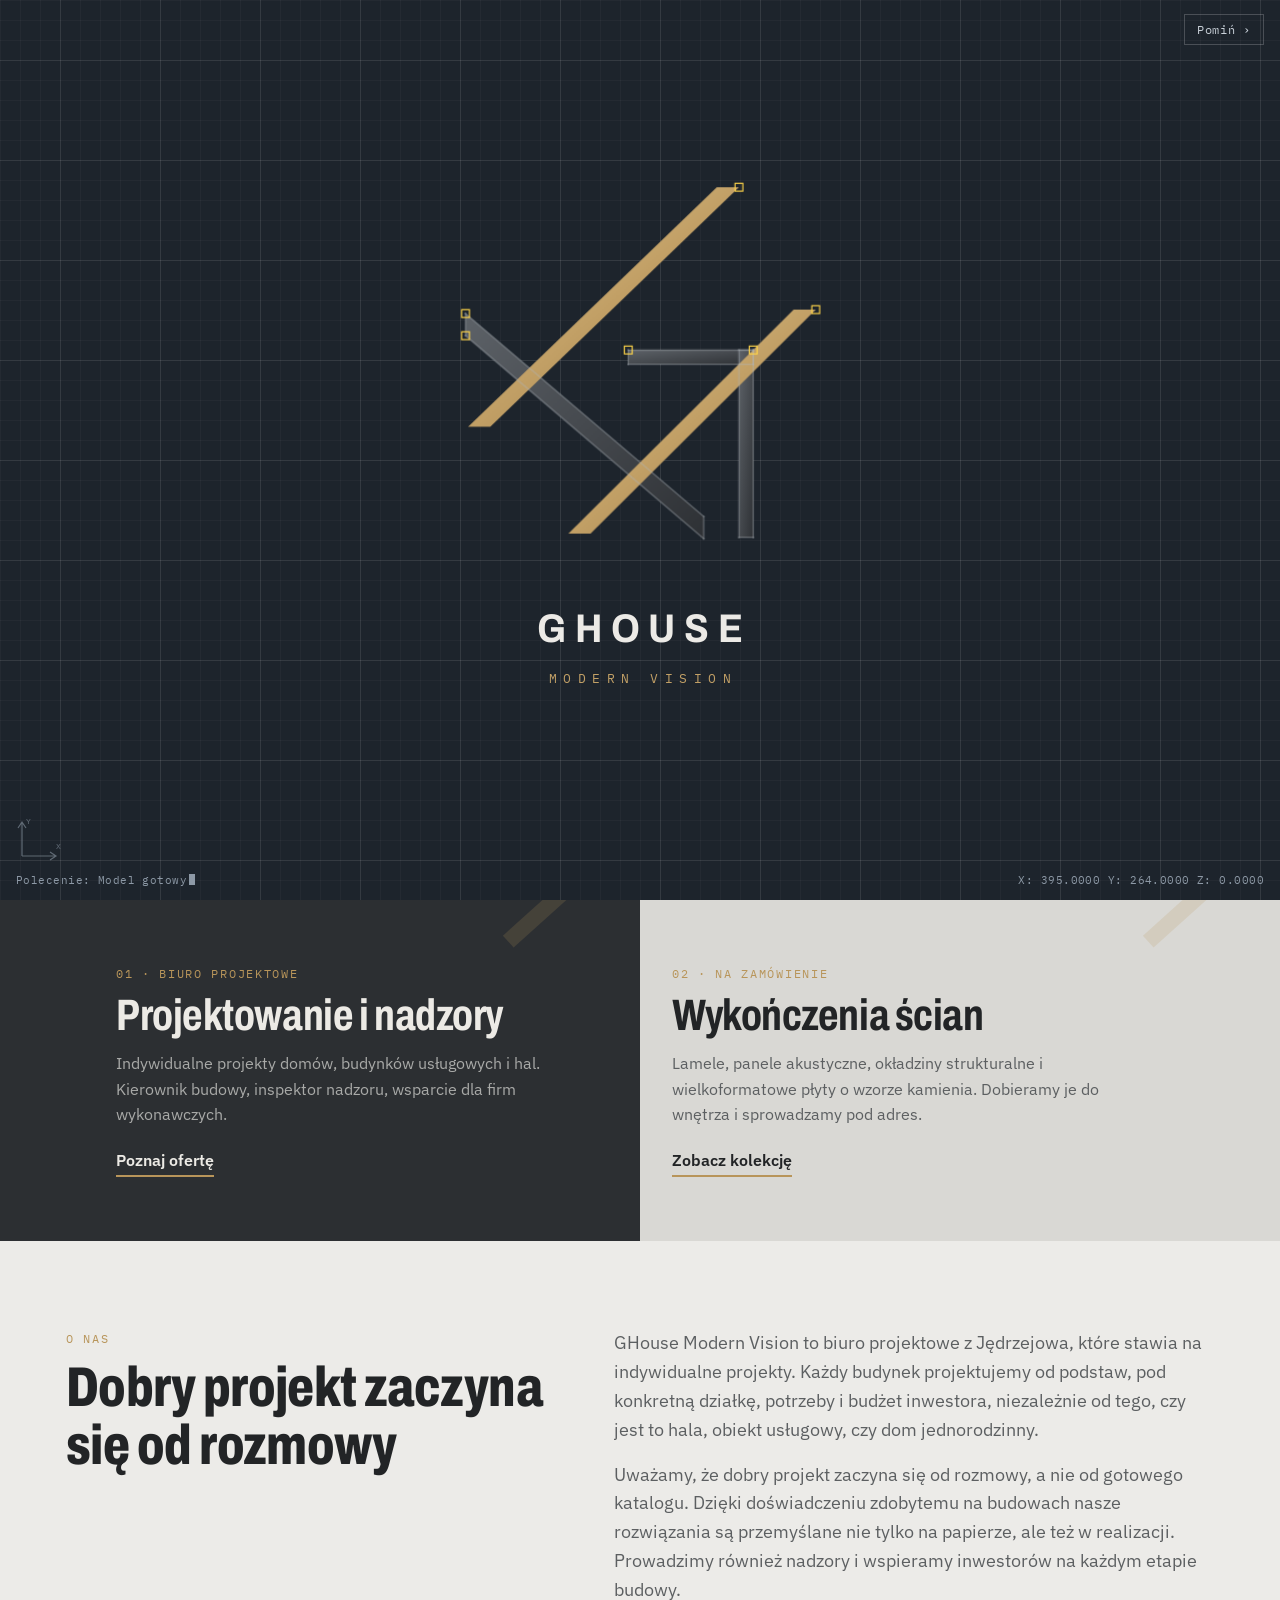
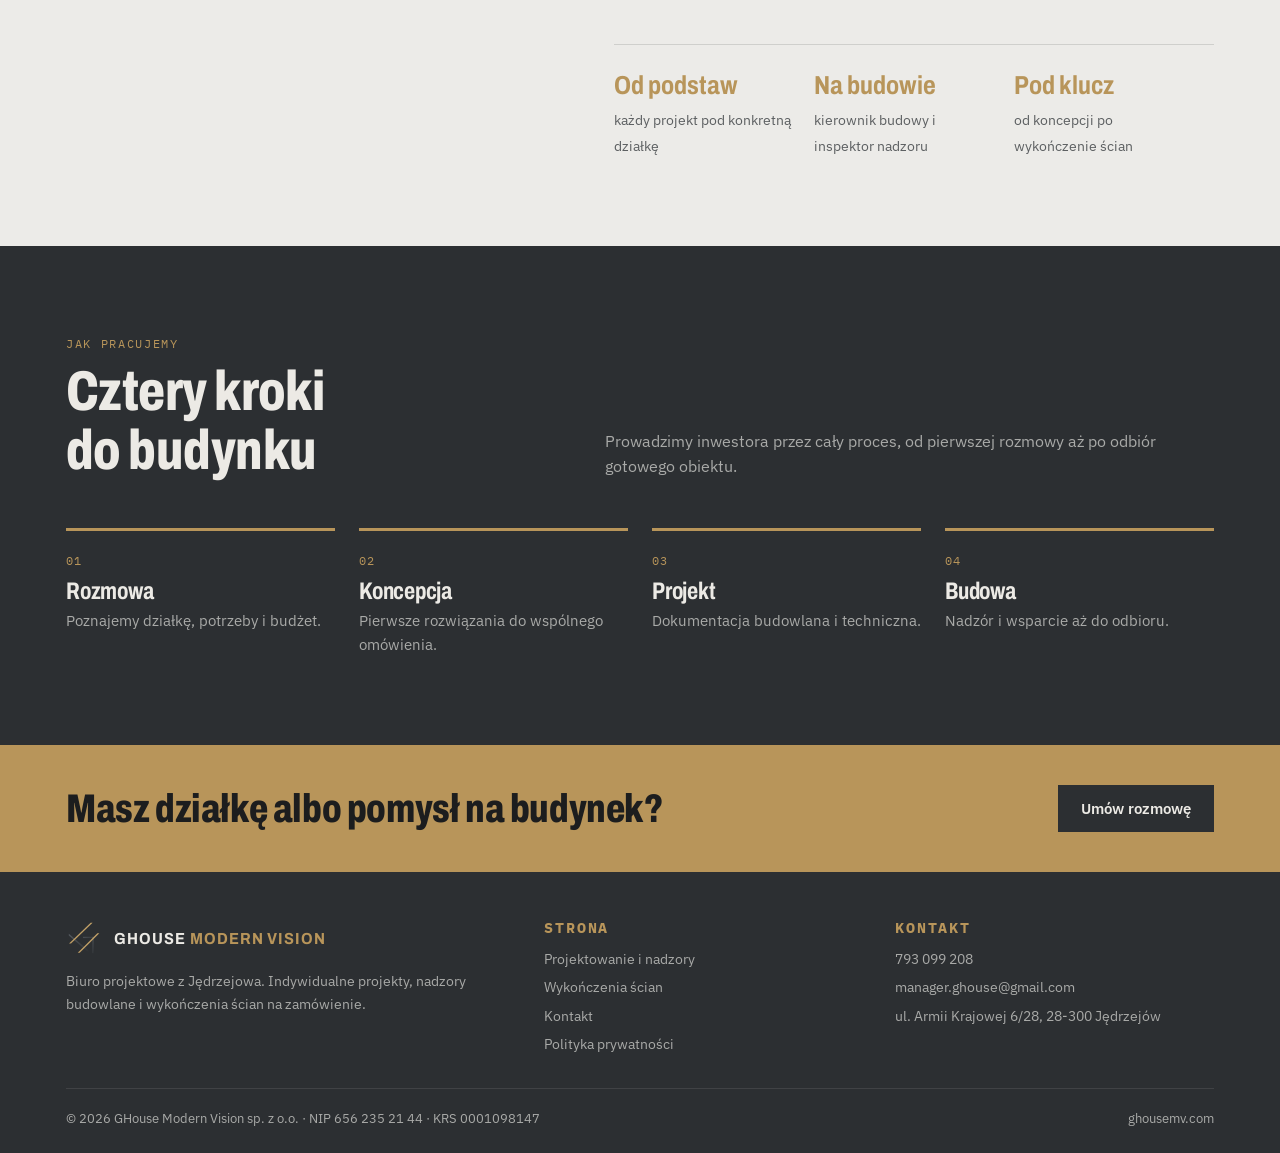
==== index.html @ f9b4639b "Add files via upload" ====
<!DOCTYPE html>
<html lang="pl">
<head>
<meta charset="UTF-8">
<meta name="viewport" content="width=device-width, initial-scale=1, viewport-fit=cover">
<title>Biuro projektowe Jędrzejów – indywidualne projekty domów, hal i budynków usługowych | GHouse Modern Vision</title>
<meta name="description" content="Indywidualne projekty domów jednorodzinnych, budynków usługowych i hal. Kierownik budowy i inspektor nadzoru. Jędrzejów, Kielce, świętokrzyskie.">

<link rel="canonical" href="https://ghousemv.com/">
<meta property="og:type" content="website">
<meta property="og:locale" content="pl_PL">
<meta property="og:site_name" content="GHouse Modern Vision">
<meta property="og:title" content="Biuro projektowe Jędrzejów – indywidualne projekty domów, hal i budynków usługowych | GHouse Modern Vision">
<meta property="og:description" content="Indywidualne projekty domów jednorodzinnych, budynków usługowych i hal. Kierownik budowy i inspektor nadzoru. Jędrzejów, Kielce, świętokrzyskie.">
<meta property="og:url" content="https://ghousemv.com/">
<meta property="og:image" content="https://ghousemv.com/img/og.jpg">
<meta name="theme-color" content="#2c2f32">
<link rel="icon" type="image/svg+xml" href="/logo.svg">
<link rel="preconnect" href="https://fonts.googleapis.com"><link rel="preconnect" href="https://fonts.gstatic.com" crossorigin>
<link rel="stylesheet" href="https://fonts.googleapis.com/css2?family=Archivo:wdth,wght@62..125,400..800&family=IBM+Plex+Sans:wght@400;500;600&family=IBM+Plex+Mono:wght@400;500&display=swap">
<link rel="stylesheet" href="/css/site.css">
<script type="application/ld+json">{"@context": "https://schema.org", "@type": "ProfessionalService", "name": "GHouse Modern Vision sp. z o.o.", "url": "https://ghousemv.com/", "logo": "https://ghousemv.com/logo.svg", "image": "https://ghousemv.com/img/og.jpg", "description": "Biuro projektowe z Jędrzejowa: indywidualne projekty domów jednorodzinnych, budynków usługowych i hal, nadzory budowlane oraz wykończenia ścian na zamówienie.", "telephone": "+48793099208", "email": "manager.ghouse@gmail.com", "address": {"@type": "PostalAddress", "streetAddress": "ul. Armii Krajowej 6/28", "postalCode": "28-300", "addressLocality": "Jędrzejów", "addressRegion": "świętokrzyskie", "addressCountry": "PL"}, "areaServed": ["Jędrzejów", "Kielce", "województwo świętokrzyskie", "Polska"], "taxID": "6562352144", "vatID": "PL6562352144", "knowsAbout": ["projekt domu jednorodzinnego", "projekt hali", "projekt budynku usługowego", "kierownik budowy", "inspektor nadzoru inwestorskiego", "adaptacja projektu gotowego", "panele ścienne"]}</script>
</head>
<body data-intro>
<a class="skip" href="#tresc">Przejdź do treści</a>
<header class="top">
  <div class="wrap">
    <a class="marka" href="/" aria-label="GHouse Modern Vision – strona główna">
      <img src="/logo.svg" alt="" width="36" height="36">
      <b>GHOUSE <span>MODERN VISION</span></b>
    </a>
    <button class="burger" type="button" aria-label="Menu" aria-expanded="false" aria-controls="menu"><span></span></button>
    <nav class="menu" id="menu" aria-label="Menu główne"><a href="/" aria-current="page">Start</a><a href="/projektowanie">Projektowanie i nadzory</a><a href="/wykonczenia-scian">Wykończenia ścian</a><a class="btn-mini" href="/kontakt">Kontakt</a></nav>
  </div>
</header>
<main id="tresc">

<section class="hero na-grafit">
  <div class="beton-tex" aria-hidden="true"></div>
  <div class="wrap">
    <div>
      <div class="etykieta">Biuro projektowe · Jędrzejów · świętokrzyskie</div>
      <h1>Indywidualne projekty.<br><em>Przemyślane od rysunku po budowę.</em></h1>
      <p class="lead">Projektujemy domy jednorodzinne, budynki usługowe i hale pod konkretną działkę, potrzeby i budżet. Prowadzimy też nadzory i sprowadzamy wykończenia ścian do projektowanych wnętrz.</p>
      <div class="cta">
        <a class="btn" href="/kontakt?temat=Projekt+indywidualny">Porozmawiajmy o projekcie</a>
        <a class="btn duch" href="/projektowanie#realizacje">Zobacz realizacje</a>
      </div>
    </div>
    <svg class="znak-duzy" viewBox="118 64 318 318" aria-hidden="true"><defs>
<linearGradient id="mos" x1="0" y1="0" x2="1" y2="1"><stop offset="0" stop-color="#e6cf9c"/><stop offset=".5" stop-color="#c2a066"/><stop offset="1" stop-color="#94743f"/></linearGradient>
<linearGradient id="gra" x1="0" y1="0" x2="1" y2="1"><stop offset="0" stop-color="#555a5f"/><stop offset="1" stop-color="#2a2d30"/></linearGradient></defs>
<polygon fill="url(#gra)" points="143,185 143,202 326,358 326,341"/><rect fill="url(#gra)" x="268" y="213" width="96" height="11"/><rect fill="url(#gra)" x="353" y="213" width="11" height="144"/>
<polygon fill="url(#mos)" points="145,272 162,272 353,88 336,88"/><polygon fill="url(#mos)" points="222,354 239,354 412,182 395,182"/></svg>
  </div>
  <div class="wymiar" aria-hidden="true">BETON ARCHITEKTONICZNY · 1200 × 600</div>
  <a class="przewin" href="#dzialy" aria-label="Przewiń w dół"></a>
</section>

<div class="dzialy" id="dzialy">
  <a class="dzial lewy" href="/projektowanie">
    <div class="wew">
      <div class="etykieta">01 · Biuro projektowe</div>
      <h2>Projektowanie i nadzory</h2>
      <p>Indywidualne projekty domów, budynków usługowych i hal. Kierownik budowy, inspektor nadzoru, wsparcie dla firm wykonawczych.</p>
      <span class="strzalka">Poznaj ofertę</span>
    </div>
  </a>
  <a class="dzial prawy" href="/wykonczenia-scian">
    <div class="wew">
      <div class="etykieta">02 · Na zamówienie</div>
      <h2>Wykończenia ścian</h2>
      <p>Lamele, panele akustyczne, okładziny strukturalne i wielkoformatowe płyty o wzorze kamienia. Dobieramy je do wnętrza i sprowadzamy pod adres.</p>
      <span class="strzalka">Zobacz kolekcję</span>
    </div>
  </a>
</div>

<section class="blok" id="o-nas">
  <div class="wrap onas">
    <div class="reveal">
      <div class="etykieta">O nas</div>
      <h2>Dobry projekt zaczyna się od rozmowy</h2>
    </div>
    <div class="tekst reveal">
      <p>GHouse Modern Vision to biuro projektowe z Jędrzejowa, które stawia na indywidualne projekty. Każdy budynek projektujemy od podstaw, pod konkretną działkę, potrzeby i budżet inwestora, niezależnie od tego, czy jest to hala, obiekt usługowy, czy dom jednorodzinny.</p>
      <p>Uważamy, że dobry projekt zaczyna się od rozmowy, a nie od gotowego katalogu. Dzięki doświadczeniu zdobytemu na budowach nasze rozwiązania są przemyślane nie tylko na papierze, ale też w realizacji. Prowadzimy również nadzory i wspieramy inwestorów na każdym etapie budowy.</p>
      <div class="liczby">
        <div><b>Od podstaw</b><span>każdy projekt pod konkretną działkę</span></div>
        <div><b>Na budowie</b><span>kierownik budowy i inspektor nadzoru</span></div>
        <div><b>Pod klucz</b><span>od koncepcji po wykończenie ścian</span></div>
      </div>
    </div>
  </div>
</section>

<section class="blok ciemny">
  <div class="wrap">
    <div class="naglowek-sekcji reveal">
      <div><div class="etykieta">Jak pracujemy</div><h2>Cztery kroki do budynku</h2></div>
      <p>Prowadzimy inwestora przez cały proces, od pierwszej rozmowy aż po odbiór gotowego obiektu.</p>
    </div>
    <div class="kroki reveal">
      <div class="krok"><h3>Rozmowa</h3><p>Poznajemy działkę, potrzeby i budżet.</p></div>
      <div class="krok"><h3>Koncepcja</h3><p>Pierwsze rozwiązania do wspólnego omówienia.</p></div>
      <div class="krok"><h3>Projekt</h3><p>Dokumentacja budowlana i techniczna.</p></div>
      <div class="krok"><h3>Budowa</h3><p>Nadzór i wsparcie aż do odbioru.</p></div>
    </div>
  </div>
</section>
<section class="pasek-cta"><div class="wrap"><h2>Masz działkę albo pomysł na budynek?</h2><a class="btn" href="/kontakt?temat=Projekt+indywidualny">Umów rozmowę</a></div></section>
</main>
<footer class="stopka">
  <div class="wrap">
    <div>
      <a class="marka" href="/" style="color:var(--na-grafit)"><img src="/logo.svg" alt="" width="36" height="36"><b>GHOUSE <span>MODERN VISION</span></b></a>
      <p style="margin-top:14px;max-width:30em">Biuro projektowe z Jędrzejowa. Indywidualne projekty, nadzory budowlane i wykończenia ścian na zamówienie.</p>
    </div>
    <div>
      <h3>Strona</h3>
      <ul><li><a href="/projektowanie">Projektowanie i nadzory</a></li><li><a href="/wykonczenia-scian">Wykończenia ścian</a></li><li><a href="/kontakt">Kontakt</a></li><li><a href="/polityka-prywatnosci">Polityka prywatności</a></li></ul>
    </div>
    <div>
      <h3>Kontakt</h3>
      <ul><li><a href="tel:+48793099208">793 099 208</a></li><li><a href="mailto:manager.ghouse@gmail.com">manager.ghouse@gmail.com</a></li><li>ul. Armii Krajowej 6/28, 28-300 Jędrzejów</li></ul>
    </div>
    <div class="dol"><span>© 2026 GHouse Modern Vision sp. z o.o. · NIP 656 235 21 44 · KRS 0001098147</span><span>ghousemv.com</span></div>
  </div>
</footer>
<script src="/js/site.js" defer></script>
</body>
</html>
---- css/site.css ----
/* GHouse Modern Vision — wspólne style. Beton, grafit, mosiądz; moduł 8 px. */
:root{
  --beton:#d9d8d4; --sciana:#ecebe8; --tekst:#222426; --tekst-2:#5c5f61;
  --grafit:#2c2f32; --grafit-2:#3d4145; --mosiadz:#b8955a; --mosiadz-jasny:#d4b67e; --linia:rgba(34,36,38,.14);
  --na-grafit:#eceae5; --na-grafit-2:#a9aaa8; --karta:#f6f5f2;
  --f-disp:"Archivo","Arial Narrow",Arial,sans-serif;
  --f-body:"IBM Plex Sans","Segoe UI",Arial,sans-serif;
  --f-mono:"IBM Plex Mono",Consolas,monospace;
  --hdr:64px;
}
@media (prefers-color-scheme: dark){:root:not([data-theme="light"]){
  --beton:#3a3c3e; --sciana:#26282a; --tekst:#e9e7e2; --tekst-2:#a6a7a5;
  --grafit:#17191b; --grafit-2:#202326; --mosiadz:#c9a76c; --mosiadz-jasny:#dcc08c; --linia:rgba(233,231,226,.14);
  --karta:#2d2f31; color-scheme:dark}}
:root[data-theme="dark"]{
  --beton:#3a3c3e; --sciana:#26282a; --tekst:#e9e7e2; --tekst-2:#a6a7a5;
  --grafit:#17191b; --grafit-2:#202326; --mosiadz:#c9a76c; --mosiadz-jasny:#dcc08c; --linia:rgba(233,231,226,.14);
  --karta:#2d2f31; color-scheme:dark}

*{box-sizing:border-box}
html{scroll-padding-top:calc(var(--hdr) + 8px)}
body{margin:0;background:var(--sciana);color:var(--tekst);font-family:var(--f-body);font-size:16px;line-height:1.6;overflow-x:hidden}
img{max-width:100%;display:block}
[hidden]{display:none!important}
.wrap{max-width:1180px;margin:0 auto;padding-left:max(16px,env(safe-area-inset-left,0px));padding-right:max(16px,env(safe-area-inset-right,0px))}
h1,h2,h3,h4{font-family:var(--f-disp);font-stretch:75%;text-wrap:balance;margin:0;line-height:1.04;letter-spacing:-.01em}
p{margin:0}
a{color:inherit}
:focus-visible{outline:2px solid var(--mosiadz);outline-offset:3px}
.etykieta{font-family:var(--f-mono);font-size:12px;letter-spacing:.14em;text-transform:uppercase;color:var(--mosiadz)}
.skip{position:absolute;left:-9999px;top:8px;z-index:100;background:var(--mosiadz);color:#1c1d1e;padding:8px 14px}
.skip:focus{left:16px}

/* ===== nagłówek ===== */
header.top{position:sticky;top:0;z-index:50;height:var(--hdr);background:var(--grafit);color:var(--na-grafit);box-shadow:inset 0 -1px 0 rgba(236,234,229,.08)}
header.top .wrap{display:flex;align-items:center;justify-content:space-between;gap:16px;height:var(--hdr)}
.marka{display:flex;align-items:center;gap:12px;text-decoration:none;min-width:0}
.marka img{width:36px;height:36px}
.marka b{font-family:var(--f-disp);font-stretch:90%;font-weight:700;font-size:16px;letter-spacing:.06em;white-space:nowrap}
.marka b span{color:var(--mosiadz)}
nav.menu{display:flex;align-items:center;gap:28px}
nav.menu a{text-decoration:none;font-size:14px;letter-spacing:.06em;color:var(--na-grafit-2);padding:6px 0;border-bottom:2px solid transparent}
nav.menu a:hover{color:var(--mosiadz-jasny)}
nav.menu a[aria-current="page"]{color:var(--na-grafit);border-bottom-color:var(--mosiadz)}
nav.menu a.btn-mini{border:1px solid var(--mosiadz);color:var(--mosiadz-jasny);padding:7px 14px}
nav.menu a.btn-mini:hover{background:var(--mosiadz);color:#1c1d1e}
.burger{display:none;background:none;border:1px solid rgba(236,234,229,.25);color:var(--na-grafit);width:44px;height:40px;cursor:pointer;padding:0}
.burger span,.burger span::before,.burger span::after{display:block;width:20px;height:2px;background:currentColor;margin:0 auto;position:relative;transition:transform .25s}
.burger span::before,.burger span::after{content:"";position:absolute;left:0}
.burger span::before{top:-6px}.burger span::after{top:6px}
.burger[aria-expanded="true"] span{background:transparent}
.burger[aria-expanded="true"] span::before{transform:translateY(6px) rotate(45deg)}
.burger[aria-expanded="true"] span::after{transform:translateY(-6px) rotate(-45deg)}

/* ===== przyciski ===== */
.btn{display:inline-flex;align-items:center;gap:10px;padding:13px 22px;font:600 15px var(--f-body);text-decoration:none;border:1px solid var(--mosiadz);background:var(--mosiadz);color:#1c1d1e;cursor:pointer;transition:background .2s,color .2s,border-color .2s}
.btn:hover{background:var(--mosiadz-jasny);border-color:var(--mosiadz-jasny)}
.btn.duch{background:transparent;color:inherit;border-color:currentColor}
.btn.duch:hover{border-color:var(--mosiadz);color:var(--mosiadz)}
.na-grafit .btn.duch{color:var(--na-grafit);border-color:rgba(236,234,229,.4)}
.na-grafit .btn.duch:hover{color:var(--mosiadz-jasny);border-color:var(--mosiadz-jasny)}
.cta{display:flex;flex-wrap:wrap;gap:12px;margin-top:32px}

/* ===== hero strony głównej: dokładnie jedno okno ===== */
.hero{position:relative;color:var(--na-grafit);background:var(--grafit-2);overflow:hidden;
  min-height:calc(100vh - var(--hdr));min-height:calc(100svh - var(--hdr));display:flex;align-items:center}
.beton-tex{position:absolute;inset:0;background:
  linear-gradient(90deg,transparent calc(50% - 1px),rgba(0,0,0,.25) 50%,transparent calc(50% + 1px)),
  linear-gradient(0deg,transparent calc(50% - 1px),rgba(0,0,0,.25) 50%,transparent calc(50% + 1px)),
  url("data:image/svg+xml,%3Csvg xmlns='http://www.w3.org/2000/svg' width='240' height='240'%3E%3Cfilter id='n'%3E%3CfeTurbulence type='fractalNoise' baseFrequency='.9' numOctaves='3' stitchTiles='stitch'/%3E%3CfeColorMatrix values='0 0 0 0 .55 0 0 0 0 .55 0 0 0 0 .54 0 0 0 .55 0'/%3E%3C/filter%3E%3Crect width='240' height='240' filter='url(%23n)'/%3E%3C/svg%3E"),
  radial-gradient(ellipse at 70% 40%,#7d7d7a,#5b5c5b 70%);
  background-size:50% 50%,100% 50%,240px 240px,cover}
.beton-tex::after{content:"";position:absolute;inset:0;background:linear-gradient(100deg,rgba(23,25,27,.88) 0%,rgba(23,25,27,.6) 50%,rgba(23,25,27,.15) 100%)}
.hero .wrap{position:relative;width:100%;display:grid;grid-template-columns:1.15fr .85fr;gap:32px;align-items:center;padding-block:48px}
.hero h1{font-size:clamp(38px,6.2vw,76px);font-weight:800;margin-top:14px}
.hero h1 em{font-style:normal;color:var(--mosiadz-jasny)}
.hero .lead{margin-top:20px;max-width:34em;font-size:18px;color:#d3d2ce}
.znak-duzy{justify-self:center;width:min(100%,360px);filter:drop-shadow(10px 14px 10px rgba(0,0,0,.45))}
.wymiar{position:absolute;right:max(16px,env(safe-area-inset-right,0px));bottom:16px;font-family:var(--f-mono);font-size:11px;color:#a9aaa8;letter-spacing:.1em}
.przewin{position:absolute;left:50%;bottom:14px;transform:translateX(-50%);width:22px;height:34px;border:1.5px solid rgba(236,234,229,.4);border-radius:12px}
.przewin::after{content:"";position:absolute;left:50%;top:7px;width:3px;height:7px;margin-left:-1.5px;background:var(--mosiadz-jasny);border-radius:2px;animation:przewin 1.8s infinite}
@keyframes przewin{0%{opacity:0;transform:translateY(0)}40%{opacity:1}100%{opacity:0;transform:translateY(10px)}}

/* nagłówek podstrony */
.page-hero{position:relative;background:var(--grafit-2);color:var(--na-grafit);overflow:hidden}
.page-hero .wrap{position:relative;padding-block:72px 64px}
.page-hero h1{font-size:clamp(36px,5.4vw,64px);font-weight:800;margin-top:12px}
.page-hero .lead{margin-top:18px;max-width:38em;font-size:18px;color:#d3d2ce}

/* ===== dwa działy ===== */
.dzialy{display:grid;grid-template-columns:1fr 1fr}
.dzial{position:relative;padding-block:64px;text-decoration:none;display:block;overflow:hidden}
.dzial .wew{max-width:540px;padding-left:max(16px,env(safe-area-inset-left,0px));padding-right:32px;margin-left:auto}
.dzial.prawy .wew{margin-left:0;padding-left:32px;padding-right:max(16px,env(safe-area-inset-right,0px))}
.dzial.lewy{background:var(--grafit);color:var(--na-grafit)}
.dzial.prawy{background:var(--beton)}
.dzial h2{font-size:clamp(30px,3.6vw,44px);font-weight:700;margin:10px 0 12px}
.dzial p{color:var(--tekst-2);max-width:30em}
.dzial.lewy p{color:var(--na-grafit-2)}
.strzalka{display:inline-block;margin-top:20px;font-weight:600;border-bottom:2px solid var(--mosiadz);padding-bottom:2px;transition:letter-spacing .25s}
.dzial:hover .strzalka{letter-spacing:.04em}
.dzial::after{content:"";position:absolute;right:-60px;top:-40px;width:220px;height:16px;background:var(--mosiadz);opacity:.18;transform:rotate(-42deg);transition:transform .4s}
.dzial:hover::after{transform:rotate(-42deg) translateX(-30px)}

/* ===== sekcje ===== */
section.blok{padding-block:88px}
section.blok.ciemny{background:var(--grafit);color:var(--na-grafit)}
section.blok.beton{background:var(--beton)}
.naglowek-sekcji{display:grid;grid-template-columns:1fr 1.2fr;gap:32px;align-items:end;margin-bottom:48px}
.naglowek-sekcji h2{font-size:clamp(32px,4.4vw,56px);font-weight:800;margin-top:10px}
.naglowek-sekcji p{color:var(--tekst-2);max-width:38em}
.ciemny .naglowek-sekcji p{color:var(--na-grafit-2)}

.onas{display:grid;grid-template-columns:1fr 1.2fr;gap:48px;align-items:start}
.onas h2{font-size:clamp(32px,4.4vw,56px);font-weight:800;margin-top:10px}
.onas .tekst p{font-size:18px;color:var(--tekst-2)}
.onas .tekst p+p{margin-top:16px}
.liczby{display:grid;grid-template-columns:repeat(3,1fr);gap:0;margin-top:40px;border-top:1px solid var(--linia)}
.liczby div{padding:20px 16px 0 0}
.liczby b{display:block;font-family:var(--f-disp);font-stretch:80%;font-size:26px;color:var(--mosiadz)}
.liczby span{font-size:14px;color:var(--tekst-2)}

/* usługi */
.uslugi{display:grid;grid-template-columns:repeat(2,1fr);gap:1px;background:rgba(236,234,229,.12);border:1px solid rgba(236,234,229,.12)}
.usluga{background:var(--grafit);padding:32px;min-width:0;position:relative}
.usluga .nr{font-family:var(--f-mono);font-size:12px;color:var(--mosiadz);letter-spacing:.12em}
.usluga h3{font-size:clamp(24px,2.6vw,30px);margin:8px 0 10px}
.usluga p{color:var(--na-grafit-2)}
.usluga.glowna{grid-column:1/-1;background:linear-gradient(120deg,#33373b,var(--grafit) 60%)}
.usluga.glowna h3{font-size:clamp(28px,3.4vw,40px);color:var(--mosiadz-jasny)}
.usluga.glowna p{max-width:46em;font-size:17px}
.usluga a{color:var(--mosiadz-jasny)}

/* realizacje */
.rlista{display:grid;grid-template-columns:repeat(3,1fr);gap:24px}
.real{min-width:0}
.wiz{aspect-ratio:16/10;position:relative;background:var(--grafit-2);border:1px solid var(--linia);overflow:hidden}
.wiz svg{position:absolute;inset:0;width:100%;height:100%}
.wiz .brak{position:absolute;right:10px;top:10px;font-family:var(--f-mono);font-size:10px;letter-spacing:.1em;color:var(--na-grafit-2);border:1px solid rgba(236,234,229,.25);padding:2px 6px}
.real h3{font-stretch:85%;font-size:22px;margin:14px 0 6px}
.real p{font-size:15px;color:var(--tekst-2);margin-bottom:8px}
.etap{display:inline-flex;align-items:center;gap:8px;font-family:var(--f-mono);font-size:12px;color:var(--tekst-2)}
.etap i{width:8px;height:8px;border-radius:50%;background:var(--mosiadz)}
.etap.w-toku i{background:transparent;border:2px solid var(--mosiadz)}
.etap.ok i{background:#7fa27a}

/* kroki */
.kroki{display:grid;grid-template-columns:repeat(4,1fr);gap:24px;counter-reset:k}
.kroki.trzy{grid-template-columns:repeat(3,1fr)}
.krok{border-top:3px solid var(--mosiadz);padding-top:16px}
.krok::before{counter-increment:k;content:"0" counter(k);font-family:var(--f-mono);font-size:12px;letter-spacing:.12em;color:var(--mosiadz)}
.krok h3{font-size:24px;margin:6px 0}
.krok p{color:var(--tekst-2);font-size:15px}
.ciemny .krok p{color:var(--na-grafit-2)}

/* pas zalet */
.pas{display:grid;grid-template-columns:repeat(4,1fr);background:var(--grafit);color:var(--na-grafit)}
.pas div{padding:24px;border-right:1px solid rgba(236,234,229,.12)}
.pas div:last-child{border-right:0}
.pas b{display:block;font-family:var(--f-disp);font-stretch:80%;font-size:22px;color:var(--mosiadz-jasny);margin-bottom:4px}
.pas p{font-size:14px;color:var(--na-grafit-2)}

/* pasek CTA */
.pasek-cta{background:var(--mosiadz);color:#1c1d1e}
.pasek-cta .wrap{display:flex;align-items:center;justify-content:space-between;gap:24px;flex-wrap:wrap;padding-block:40px}
.pasek-cta h2{font-size:clamp(26px,3.4vw,40px);font-weight:800}
.pasek-cta .btn{background:var(--grafit);border-color:var(--grafit);color:var(--na-grafit)}
.pasek-cta .btn:hover{background:#000;border-color:#000}

/* ===== galeria kolekcji ===== */
.tabs{display:flex;gap:8px;overflow-x:auto;padding-bottom:6px;margin-bottom:28px;scrollbar-width:none}
.tabs::-webkit-scrollbar{display:none}
.tab{flex:0 0 auto;border:1px solid var(--linia);background:transparent;color:var(--tekst);font:500 13px var(--f-body);padding:9px 16px;border-radius:999px;cursor:pointer;transition:all .2s}
.tab:hover{border-color:var(--mosiadz)}
.tab[aria-pressed="true"]{background:var(--grafit);color:var(--mosiadz-jasny);border-color:var(--grafit)}
.galeria{display:grid;grid-template-columns:repeat(auto-fill,minmax(260px,1fr));gap:20px}
.karta{background:var(--karta);border:1px solid var(--linia);display:flex;flex-direction:column;cursor:pointer;text-align:left;font:inherit;color:inherit;padding:0;transition:transform .35s cubic-bezier(.2,.7,.2,1),box-shadow .35s}
.karta:hover{transform:translateY(-4px);box-shadow:0 14px 34px rgba(0,0,0,.14)}
.karta.ukryta{display:none}
.karta .img{aspect-ratio:4/3;overflow:hidden;background:#e9e6e0}
.karta img{width:100%;height:100%;object-fit:cover;transition:transform .6s cubic-bezier(.2,.7,.2,1)}
.karta:hover img{transform:scale(1.05)}
.karta .body{padding:16px 18px 18px;display:flex;flex-direction:column;gap:6px}
.kod{font:11px var(--f-mono);color:var(--mosiadz);letter-spacing:.1em}
.karta .nazwa{font-weight:600;font-size:17px}
.karta .opis{color:var(--tekst-2);font-size:14px;line-height:1.5}
.notka{margin-top:28px;color:var(--tekst-2);font-size:14px;border-left:2px solid var(--mosiadz);padding-left:14px;max-width:60em}
#lb{position:fixed;inset:0;z-index:90;background:rgba(20,22,24,.86);display:none;align-items:center;justify-content:center;padding:16px}
#lb.open{display:flex}
#lb .box{position:relative;background:var(--karta);color:var(--tekst);max-width:980px;width:100%;max-height:92vh;overflow:auto;display:grid;grid-template-columns:1.4fr 1fr;animation:lbin .35s cubic-bezier(.2,.7,.2,1)}
#lb img{width:100%;height:100%;object-fit:cover;background:#e9e6e0;min-height:260px}
#lb .info{padding:28px 26px;display:flex;flex-direction:column;gap:10px}
#lb .info strong{font-size:22px;font-family:var(--f-disp);font-stretch:85%}
#lb .info p{color:var(--tekst-2)}
#lb ul{margin:6px 0 8px;padding:0;list-style:none}
#lb li{padding:9px 0;border-bottom:1px solid var(--linia);font-size:14px}
#lb .x{position:absolute;top:8px;right:10px;background:rgba(0,0,0,.45);border:0;color:#fff;width:40px;height:40px;font-size:26px;line-height:1;cursor:pointer;z-index:2}
#lb .btn{align-self:flex-start}
@keyframes lbin{from{opacity:0;transform:translateY(14px)}to{opacity:1;transform:none}}

/* ===== kontakt ===== */
.kontakt{display:grid;grid-template-columns:1fr 1.1fr;gap:48px}
.dane{display:grid;gap:20px}
.dane .poz{border-bottom:1px solid var(--linia);padding-bottom:16px}
.dane .poz .etykieta{display:block;margin-bottom:4px}
.dane .wart{display:flex;align-items:center;gap:12px;flex-wrap:wrap;font-size:20px;font-weight:500}
.dane .wart a{text-decoration:none}
.dane .wart a:hover{color:var(--mosiadz)}
.kopiuj{font:500 12px var(--f-mono);letter-spacing:.06em;padding:5px 9px;border:1px solid var(--linia);background:transparent;color:var(--tekst-2);cursor:pointer}
.kopiuj:hover{border-color:var(--mosiadz);color:var(--tekst)}
.rej{font-family:var(--f-mono);font-size:13px;color:var(--tekst-2);line-height:1.9}
form.formularz{background:var(--beton);padding:32px;display:grid;gap:16px;align-content:start}
.pole{display:grid;gap:6px}
.pole label{font-size:13px;font-weight:600}
.pole input,.pole textarea,.pole select{font:inherit;padding:11px 12px;border:1px solid var(--linia);background:var(--sciana);color:var(--tekst);width:100%;border-radius:0}
.pole textarea{min-height:130px;resize:vertical}
.pole input:focus,.pole textarea:focus,.pole select:focus{outline:2px solid var(--mosiadz);outline-offset:0;border-color:transparent}
.zgoda{display:flex;gap:10px;align-items:flex-start;font-size:13px;color:var(--tekst-2)}
.zgoda input{margin-top:4px;accent-color:var(--mosiadz)}

/* treść prawna */
.prose{max-width:760px}
.prose h2{font-size:28px;margin:36px 0 10px}
.prose p,.prose li{color:var(--tekst-2)}
.prose p+p{margin-top:12px}

/* stopka */
footer.stopka{background:var(--grafit);color:var(--na-grafit-2);font-size:14px}
footer.stopka .wrap{display:grid;grid-template-columns:1.4fr 1fr 1fr;gap:32px;padding-block:48px 24px}
footer.stopka h3{font-size:15px;font-family:var(--f-mono);font-stretch:100%;letter-spacing:.12em;text-transform:uppercase;color:var(--mosiadz);margin-bottom:12px}
footer.stopka a{text-decoration:none}
footer.stopka a:hover{color:var(--mosiadz-jasny)}
footer.stopka ul{list-style:none;margin:0;padding:0;display:grid;gap:6px}
footer.stopka .dol{grid-column:1/-1;border-top:1px solid rgba(236,234,229,.1);padding-top:20px;display:flex;justify-content:space-between;flex-wrap:wrap;gap:12px;font-size:13px}

/* pojawianie się przy przewijaniu */
.reveal{transition:opacity .8s ease,transform .8s cubic-bezier(.2,.7,.2,1)}
.reveal.nisko{opacity:0;transform:translateY(24px)}

/* ===== INTRO (rysowanie logo jak w CAD) ===== */
html.gh-lock{overflow:hidden}
#gh-intro{position:fixed;inset:0;z-index:9999;background:#1d242c;overflow:hidden;display:grid;place-items:center;transition:opacity .75s ease,visibility .75s ease}
#gh-intro.gh-hide{opacity:0;visibility:hidden}
#gh-intro .gh-grid{position:absolute;inset:-40px;opacity:0;background-image:linear-gradient(rgba(255,255,255,.075) 1px,transparent 1px),linear-gradient(90deg,rgba(255,255,255,.075) 1px,transparent 1px),linear-gradient(rgba(255,255,255,.03) 1px,transparent 1px),linear-gradient(90deg,rgba(255,255,255,.03) 1px,transparent 1px);background-size:100px 100px,100px 100px,20px 20px,20px 20px}
#gh-intro .gh-stage{position:relative;display:flex;flex-direction:column;align-items:center;transform:translateY(-3vh)}
#gh-intro .gh-logo{width:min(56vw,46vh);height:auto;display:block;overflow:visible}
#gh-intro .gh-snaps rect{transform-box:fill-box;transform-origin:center}
#gh-intro .gh-name{margin-top:clamp(14px,3vh,28px);text-align:center;font-family:var(--f-disp)}
#gh-intro .gh-n1{color:#eceae6;font-weight:700;font-stretch:90%;font-size:clamp(22px,4.2vw,40px);letter-spacing:.22em;padding-left:.22em;opacity:0}
#gh-intro .gh-n2{color:#c2a066;font-family:var(--f-mono);font-size:clamp(10px,1.4vw,13px);letter-spacing:.5em;padding-left:.5em;margin-top:8px;opacity:0}
#gh-intro .gh-cross{position:absolute;left:0;top:0;width:0;height:0;opacity:0;transition:transform .14s ease-out;pointer-events:none}
#gh-intro .gh-cross::before{content:"";position:absolute;left:-100vw;width:200vw;top:0;height:1px;background:rgba(255,255,255,.22)}
#gh-intro .gh-cross::after{content:"";position:absolute;top:-100vh;height:200vh;left:0;width:1px;background:rgba(255,255,255,.22)}
#gh-intro .gh-cross i{position:absolute;left:-5px;top:-5px;width:9px;height:9px;border:1px solid rgba(255,255,255,.7)}
#gh-intro .gh-ucs{position:absolute;left:16px;bottom:38px;width:46px;height:46px;opacity:.6}
#gh-intro .gh-cmd{position:absolute;left:16px;right:16px;bottom:12px;display:flex;flex-wrap:wrap;justify-content:space-between;gap:4px 16px;font:11px/1.4 var(--f-mono);color:#8d99a6;letter-spacing:.04em}
#gh-intro .gh-caret{display:inline-block;width:6px;height:11px;background:#8d99a6;vertical-align:-1px;margin-left:2px;animation:gh-blink 1s steps(1) infinite}
#gh-intro .gh-skip{position:absolute;top:14px;right:16px;background:none;border:1px solid rgba(255,255,255,.2);color:#c9d1d9;font:12px var(--f-mono);padding:7px 12px;cursor:pointer;letter-spacing:.06em}
#gh-intro .gh-skip:hover{border-color:#c2a066;color:#e6cf9c}
@keyframes gh-blink{50%{opacity:0}}

/* ===== responsywność ===== */
@media (max-width:960px){
  .burger{display:block}
  nav.menu{position:fixed;left:0;right:0;top:var(--hdr);bottom:0;background:var(--grafit);flex-direction:column;align-items:stretch;gap:0;padding:16px;transform:translateX(100%);transition:transform .3s ease;visibility:hidden}
  nav.menu.open{transform:none;visibility:visible}
  nav.menu a{font-size:20px;padding:16px 4px;border-bottom:1px solid rgba(236,234,229,.1)}
  nav.menu a[aria-current="page"]{border-bottom-color:rgba(236,234,229,.1);color:var(--mosiadz-jasny)}
  nav.menu a.btn-mini{margin-top:20px;text-align:center}
  .hero .wrap,.naglowek-sekcji,.kontakt,.onas{grid-template-columns:1fr}
  .naglowek-sekcji{gap:16px}
  .znak-duzy{width:min(30vw,160px);justify-self:start;order:-1}
  .dzialy{grid-template-columns:1fr}
  .dzial .wew,.dzial.prawy .wew{margin:0;max-width:none;padding-left:max(16px,env(safe-area-inset-left,0px));padding-right:max(16px,env(safe-area-inset-right,0px))}
  .rlista{grid-template-columns:1fr 1fr}
  .pas,.kroki{grid-template-columns:1fr 1fr}
  .pas div:nth-child(2){border-right:0}
  .kroki.trzy{grid-template-columns:1fr}
  footer.stopka .wrap{grid-template-columns:1fr 1fr}
  footer.stopka .wrap>div:first-child{grid-column:1/-1}
  #lb .box{grid-template-columns:1fr}
  #lb img{max-height:46vh}
}
@media (max-width:560px){
  .marka b{font-size:14px}
  .marka b span{display:none}
  .uslugi,.rlista,.pas,.kroki,.liczby{grid-template-columns:1fr}
  .usluga{padding:24px}
  .pas div{border-right:0;border-bottom:1px solid rgba(236,234,229,.12)}
  .liczby div{padding:14px 0 0}
  form.formularz{padding:20px}
  section.blok{padding-block:64px}
  .hero .wrap{padding-block:24px 64px;gap:20px}
  .hero h1{font-size:clamp(30px,8.6vw,40px)}
  .hero .lead{font-size:16px;margin-top:14px}
  .hero .cta{margin-top:24px}
  .znak-duzy{display:none}
  .wymiar{display:none}
  footer.stopka .wrap{grid-template-columns:1fr}
}
@media (max-height:820px) and (min-width:961px){.hero .wrap{padding-block:32px 56px}.hero h1{font-size:clamp(38px,5vw,62px)}.znak-duzy{width:300px}.hero .lead{font-size:17px}}
@media (max-height:620px) and (min-width:961px){.hero .wrap{padding-block:24px 48px}.znak-duzy{width:220px}}
@media (prefers-reduced-motion:reduce){*{animation:none!important;transition:none!important}.reveal.nisko{opacity:1;transform:none}}
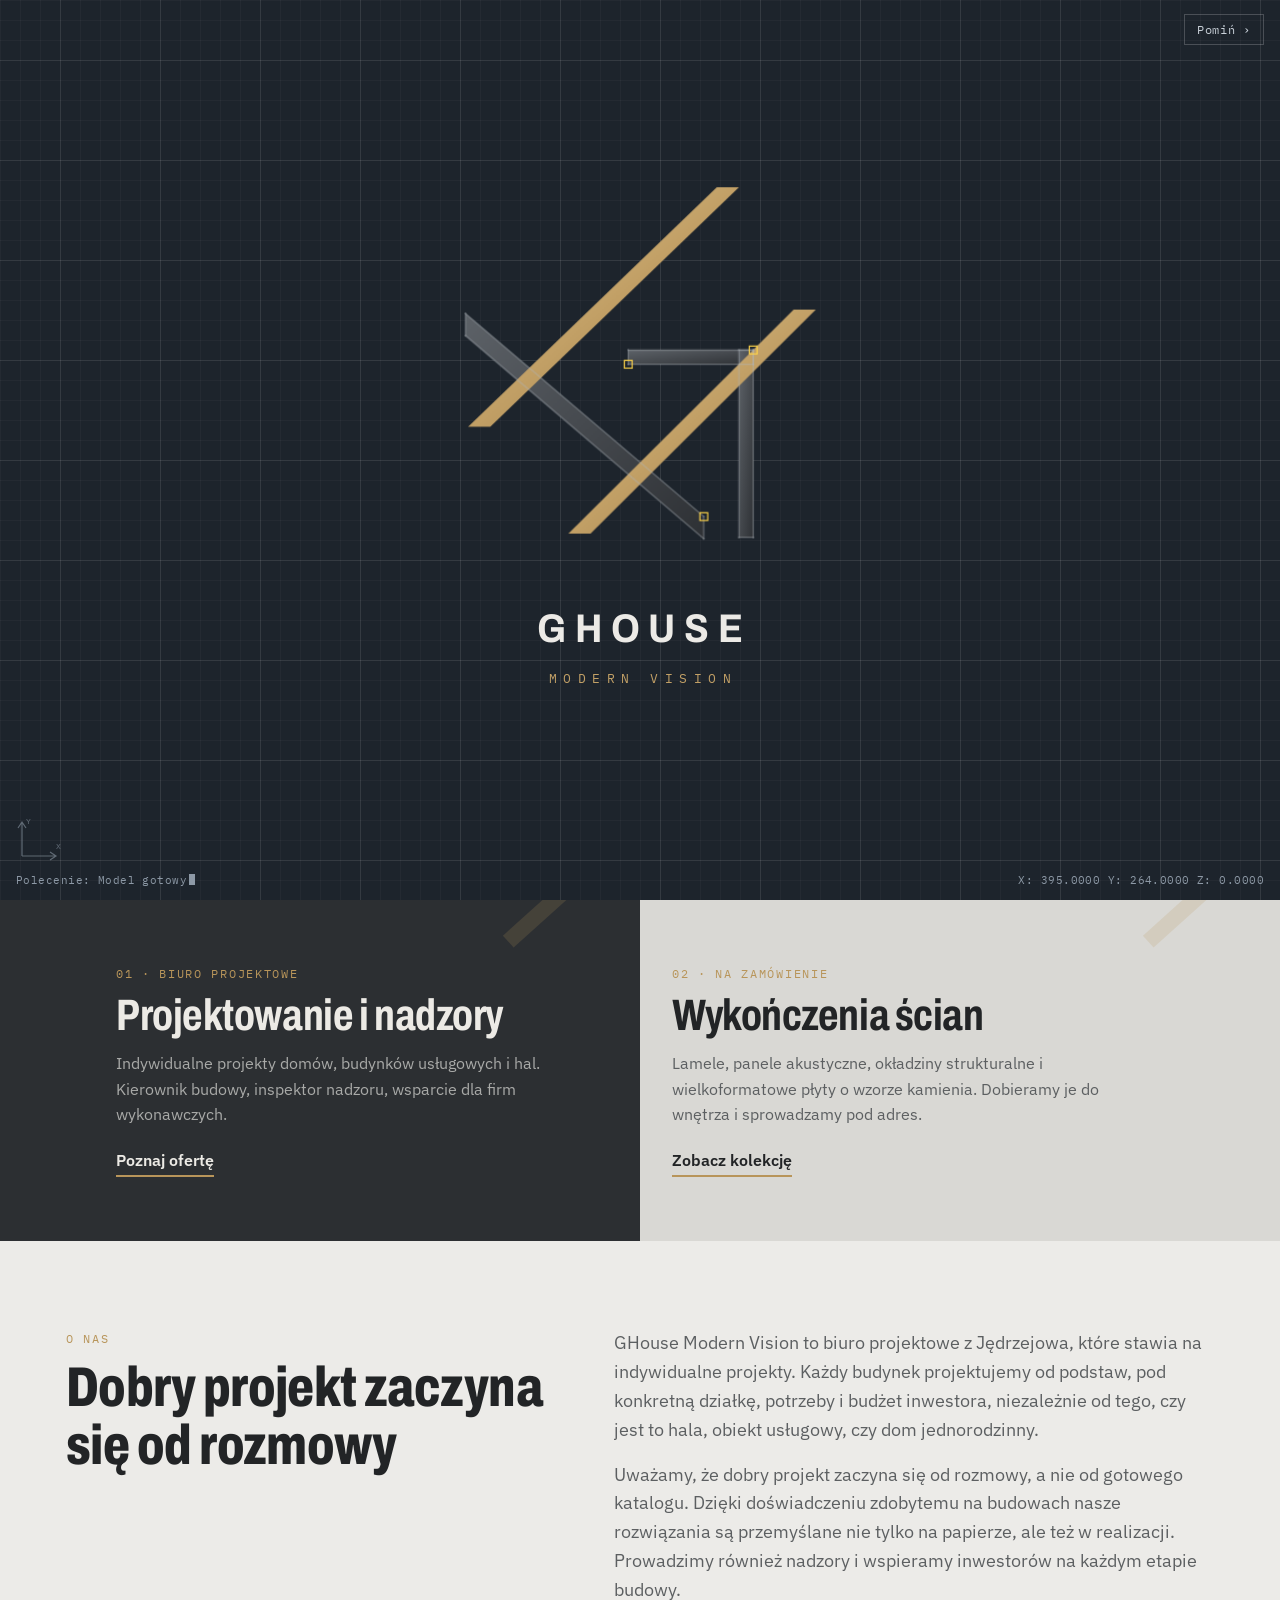
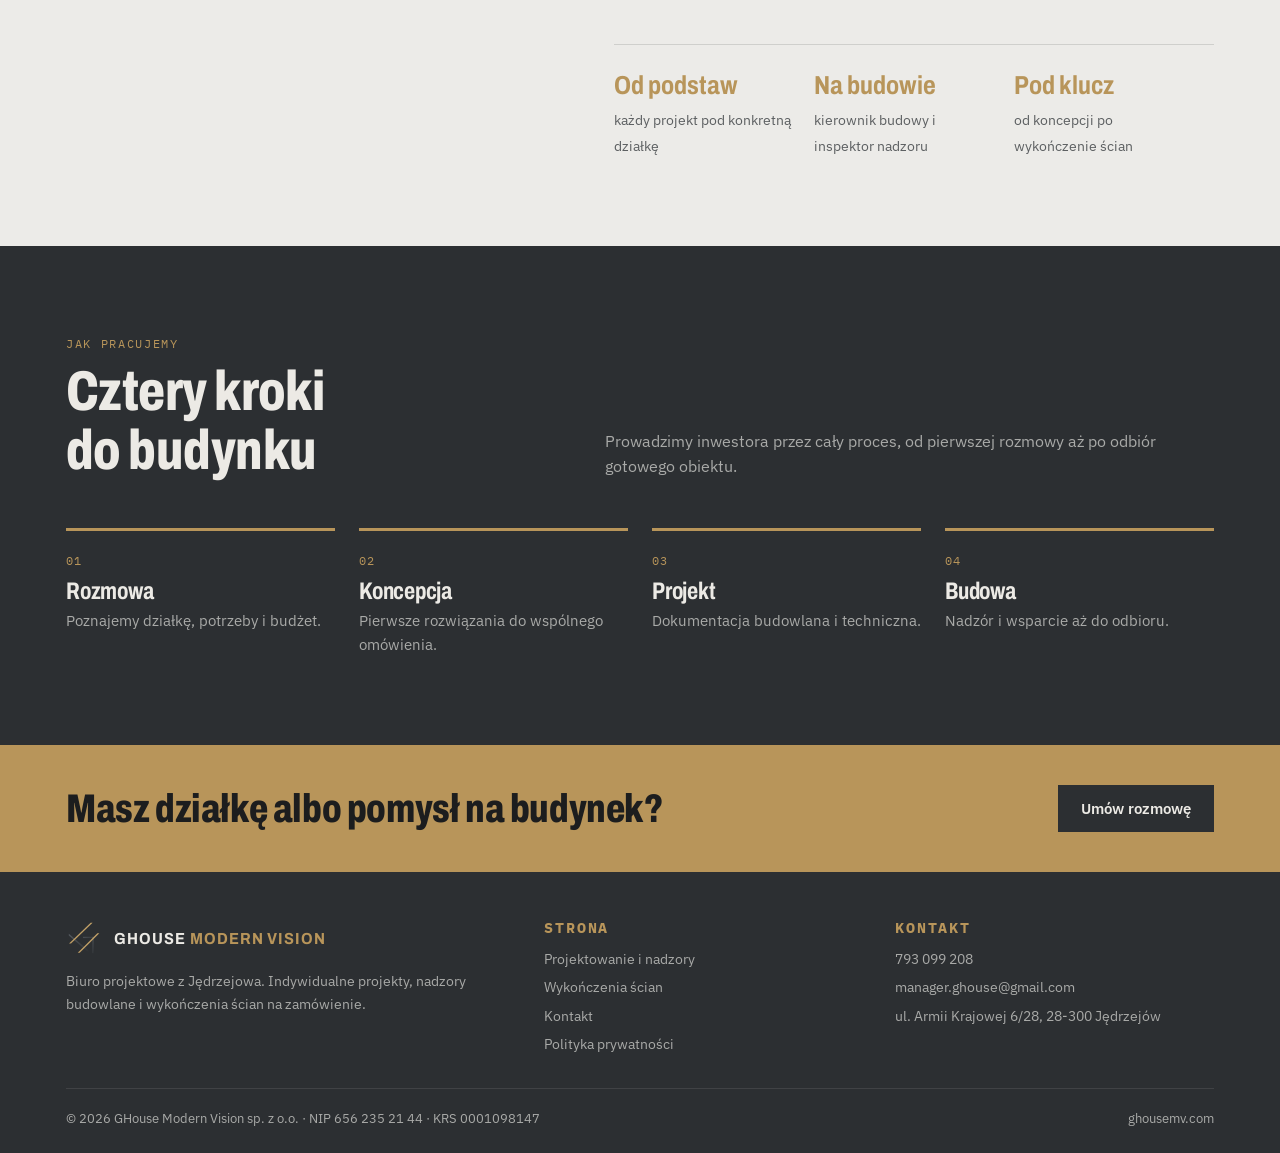
==== commit be0f0342: "Update index.html" ====
--- a/index.html
+++ b/index.html
@@ -53,7 +53,7 @@
 <polygon fill="url(#gra)" points="143,185 143,202 326,358 326,341"/><rect fill="url(#gra)" x="268" y="213" width="96" height="11"/><rect fill="url(#gra)" x="353" y="213" width="11" height="144"/>
 <polygon fill="url(#mos)" points="145,272 162,272 353,88 336,88"/><polygon fill="url(#mos)" points="222,354 239,354 412,182 395,182"/></svg>
   </div>
-  <div class="wymiar" aria-hidden="true">BETON ARCHITEKTONICZNY · 1200 × 600</div>
+ 
   <a class="przewin" href="#dzialy" aria-label="Przewiń w dół"></a>
 </section>
 
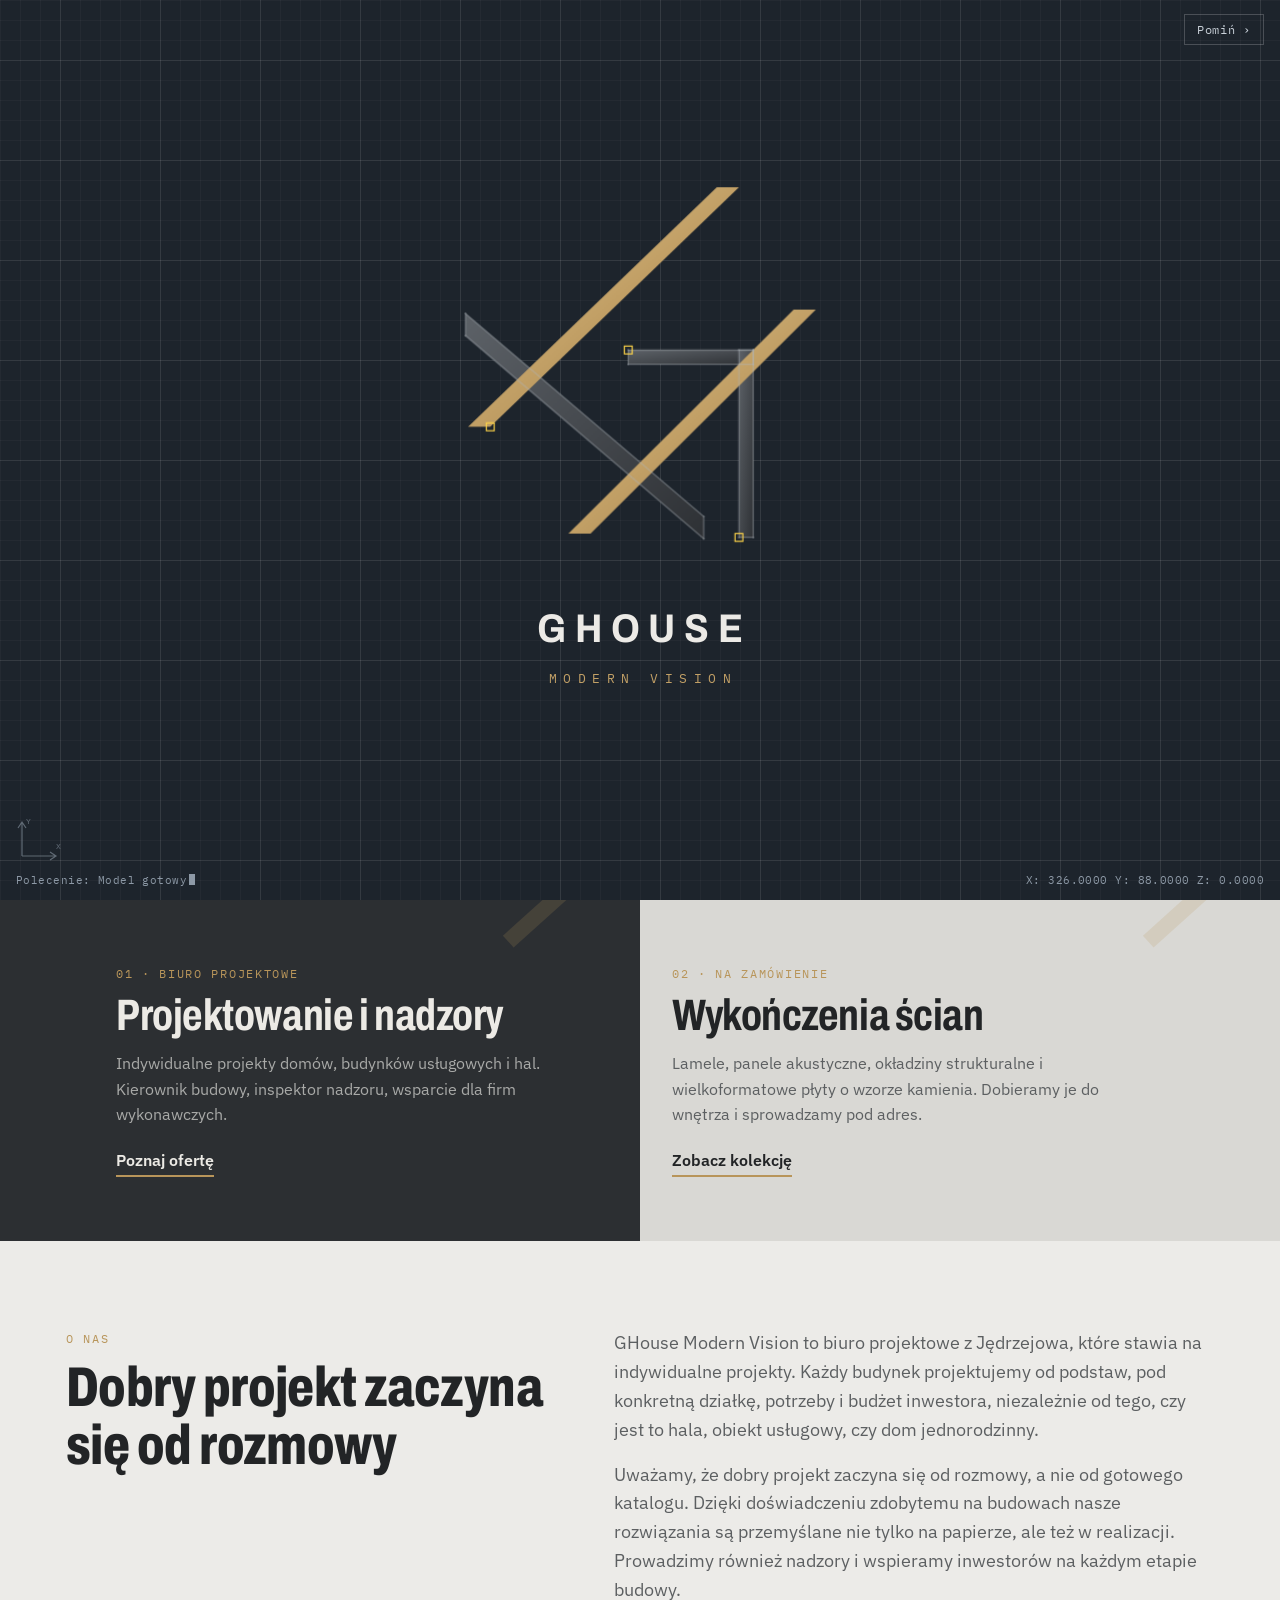
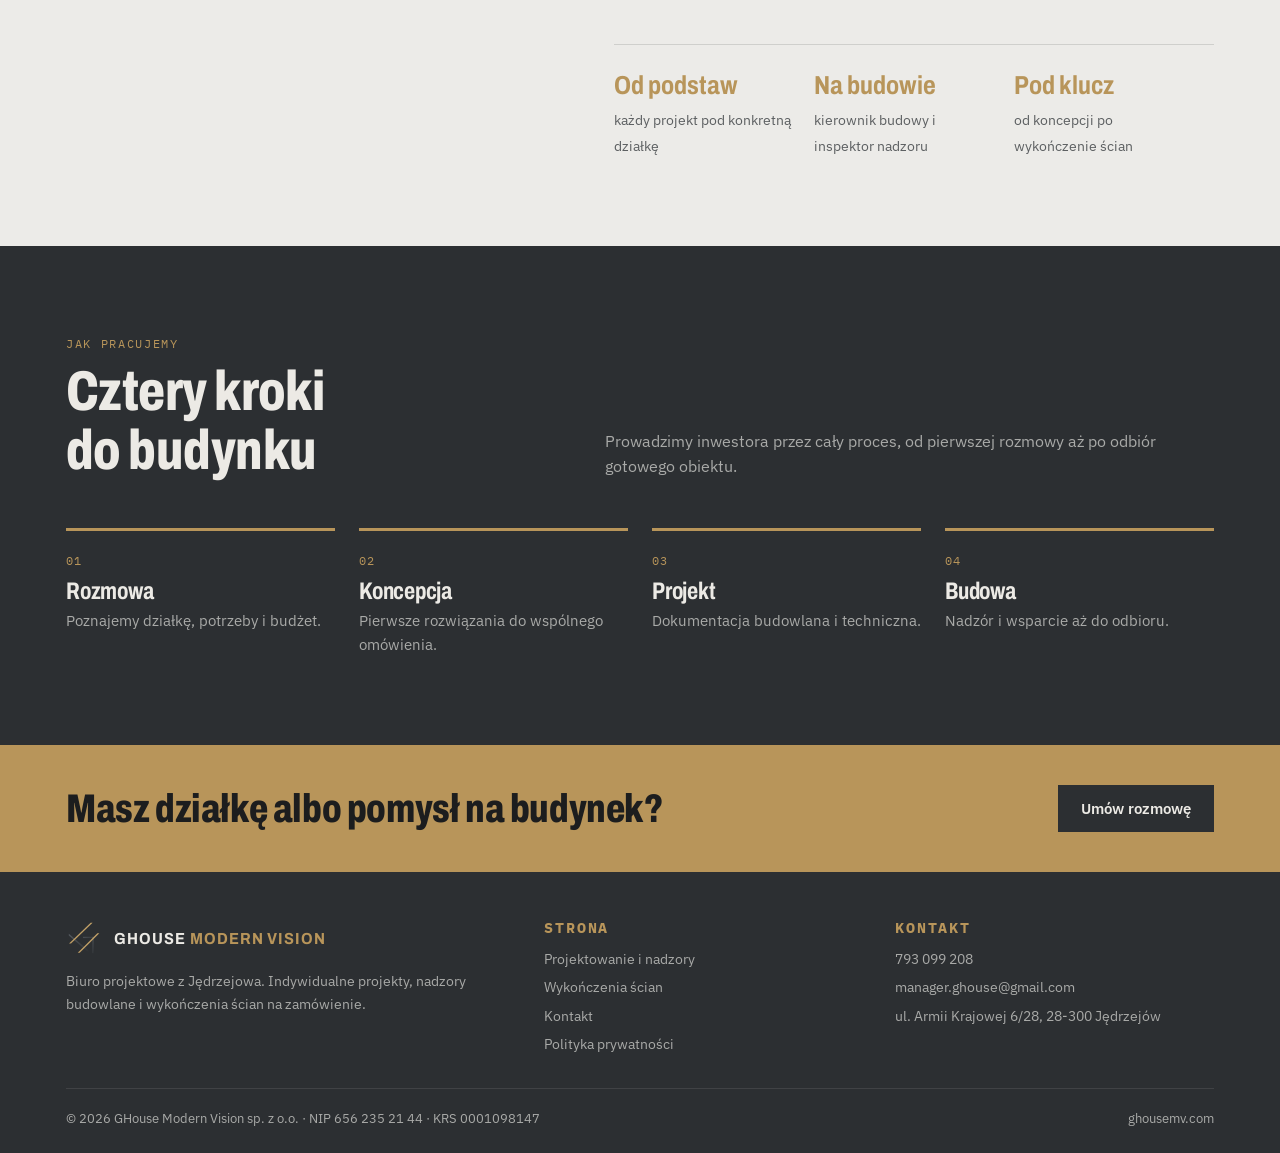
==== commit 064e8817: "Add files via upload" ====
--- a/index.html
+++ b/index.html
@@ -53,7 +53,7 @@
 <polygon fill="url(#gra)" points="143,185 143,202 326,358 326,341"/><rect fill="url(#gra)" x="268" y="213" width="96" height="11"/><rect fill="url(#gra)" x="353" y="213" width="11" height="144"/>
 <polygon fill="url(#mos)" points="145,272 162,272 353,88 336,88"/><polygon fill="url(#mos)" points="222,354 239,354 412,182 395,182"/></svg>
   </div>
- 
+  <div class="wymiar" aria-hidden="true">BETON ARCHITEKTONICZNY · 1200 × 600</div>
   <a class="przewin" href="#dzialy" aria-label="Przewiń w dół"></a>
 </section>
 
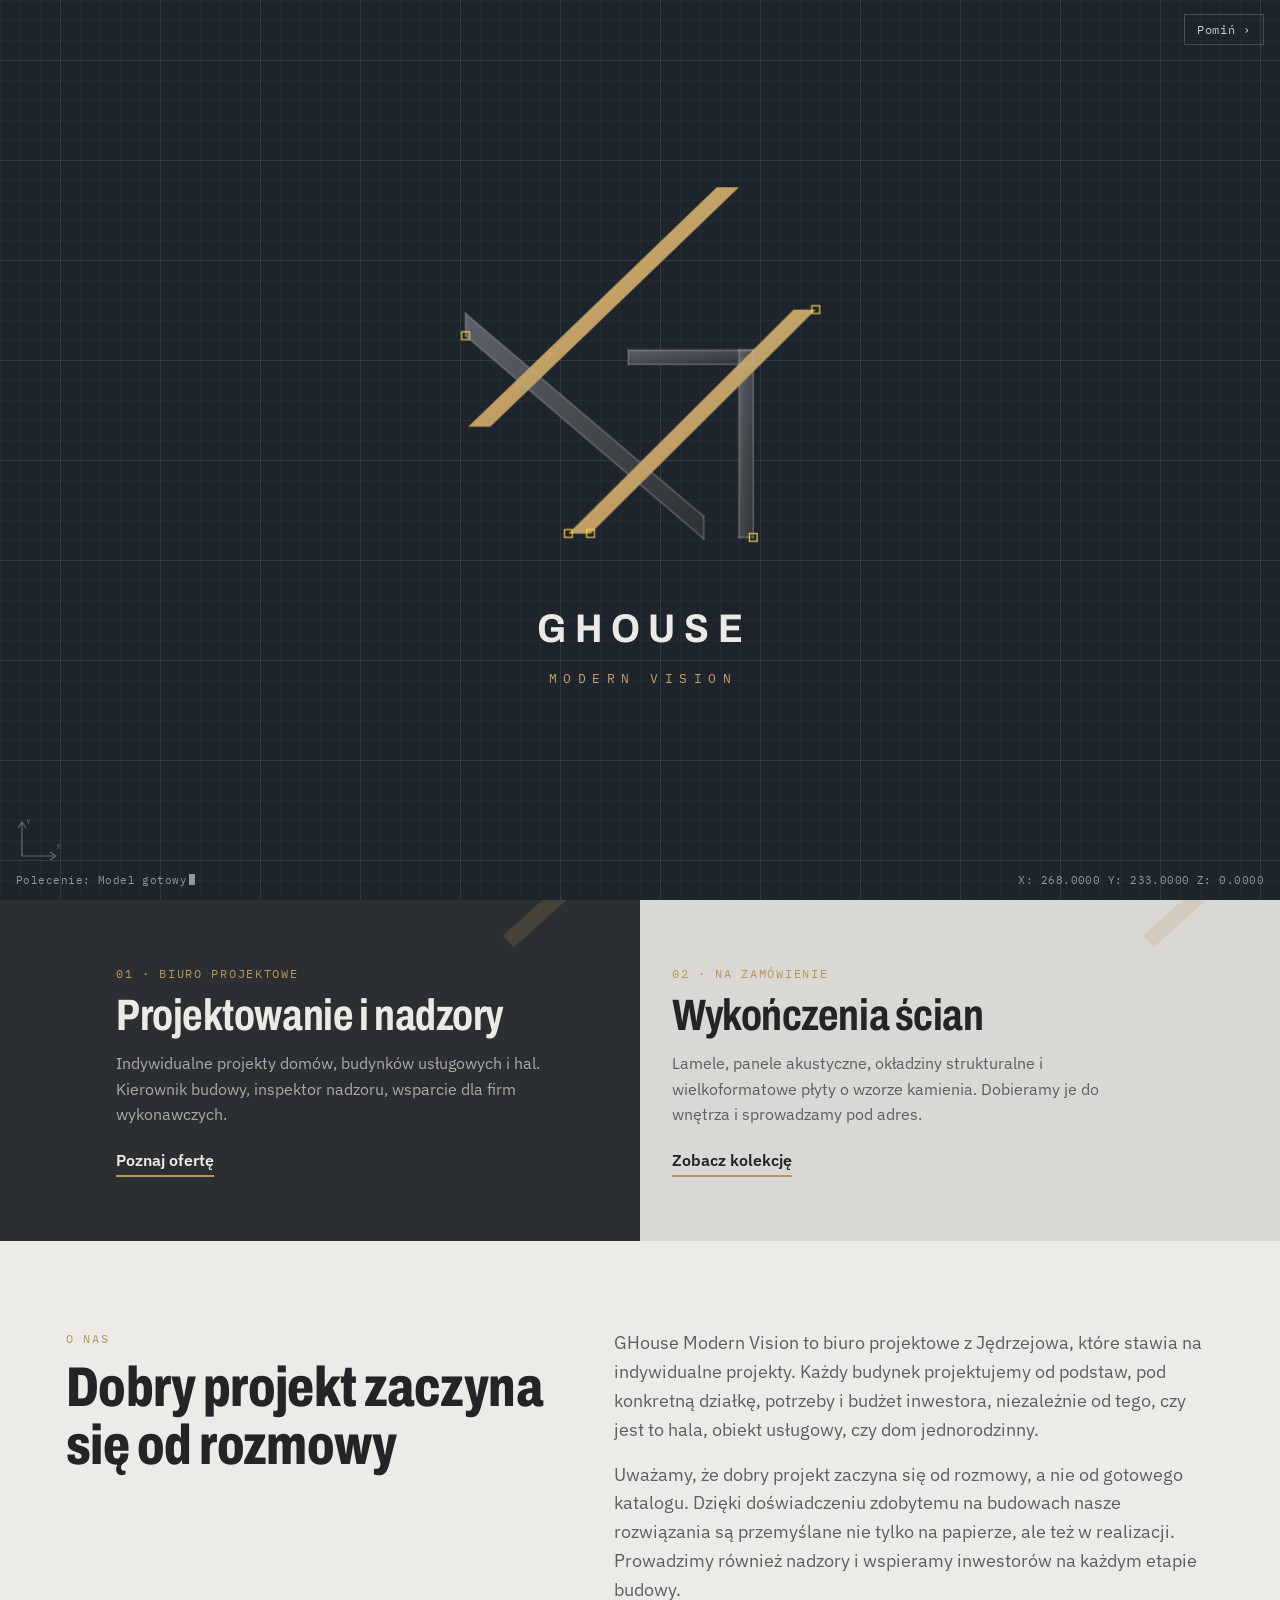
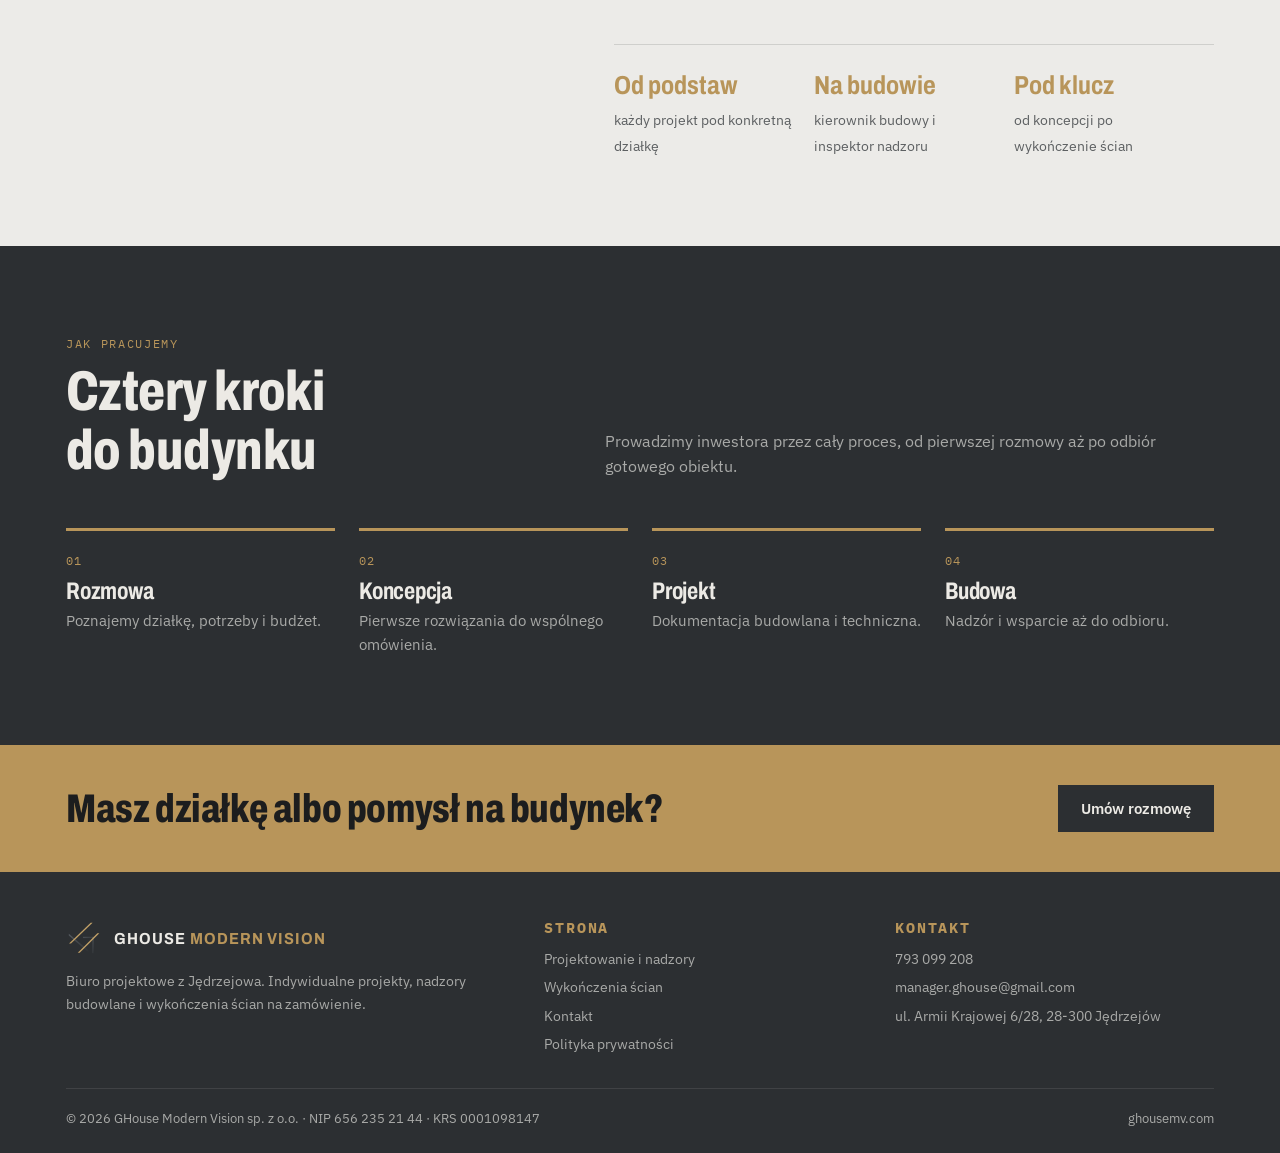
==== commit ae950a77: "Usuń napis „Beton architektoniczny” z tła strony głównej Co-Authored-By: Claude Opus 5.5 <noreply@an" ====
--- a/index.html
+++ b/index.html
@@ -53,7 +53,6 @@
 <polygon fill="url(#gra)" points="143,185 143,202 326,358 326,341"/><rect fill="url(#gra)" x="268" y="213" width="96" height="11"/><rect fill="url(#gra)" x="353" y="213" width="11" height="144"/>
 <polygon fill="url(#mos)" points="145,272 162,272 353,88 336,88"/><polygon fill="url(#mos)" points="222,354 239,354 412,182 395,182"/></svg>
   </div>
-  <div class="wymiar" aria-hidden="true">BETON ARCHITEKTONICZNY · 1200 × 600</div>
   <a class="przewin" href="#dzialy" aria-label="Przewiń w dół"></a>
 </section>
 
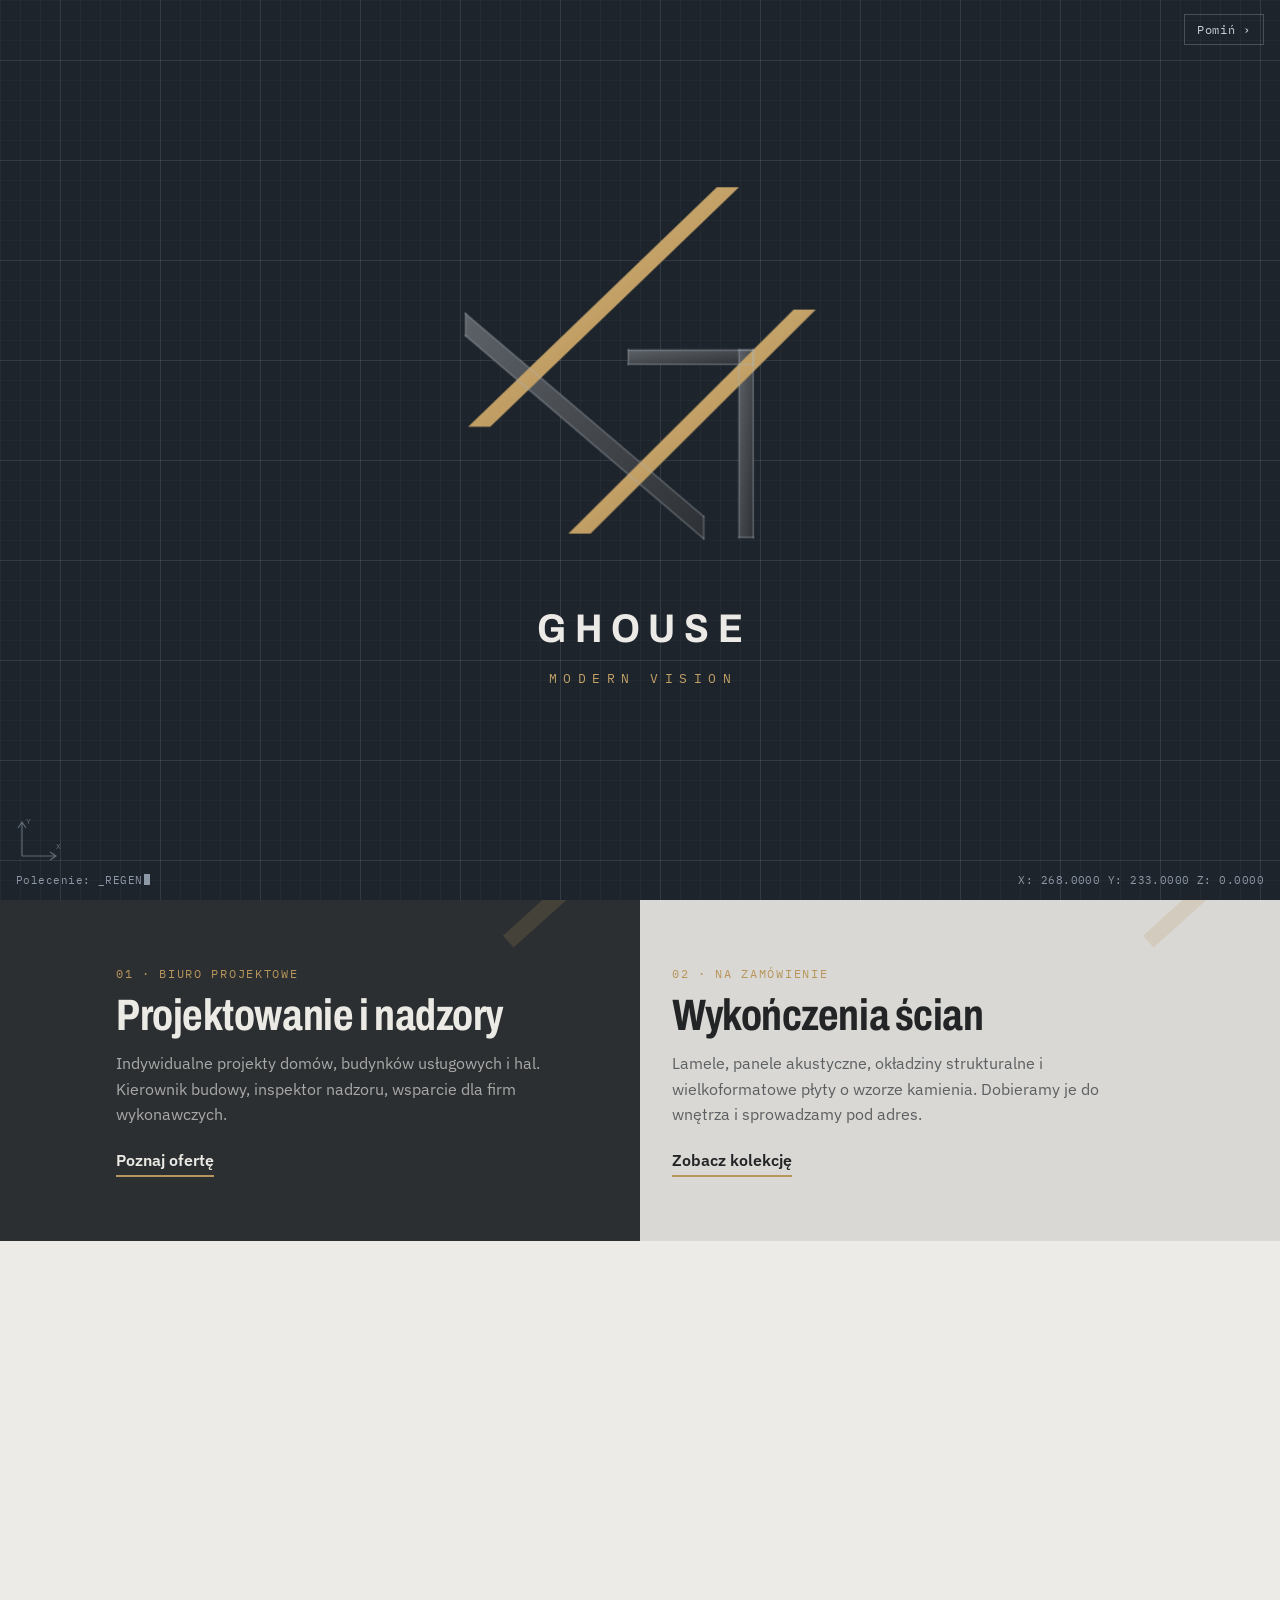
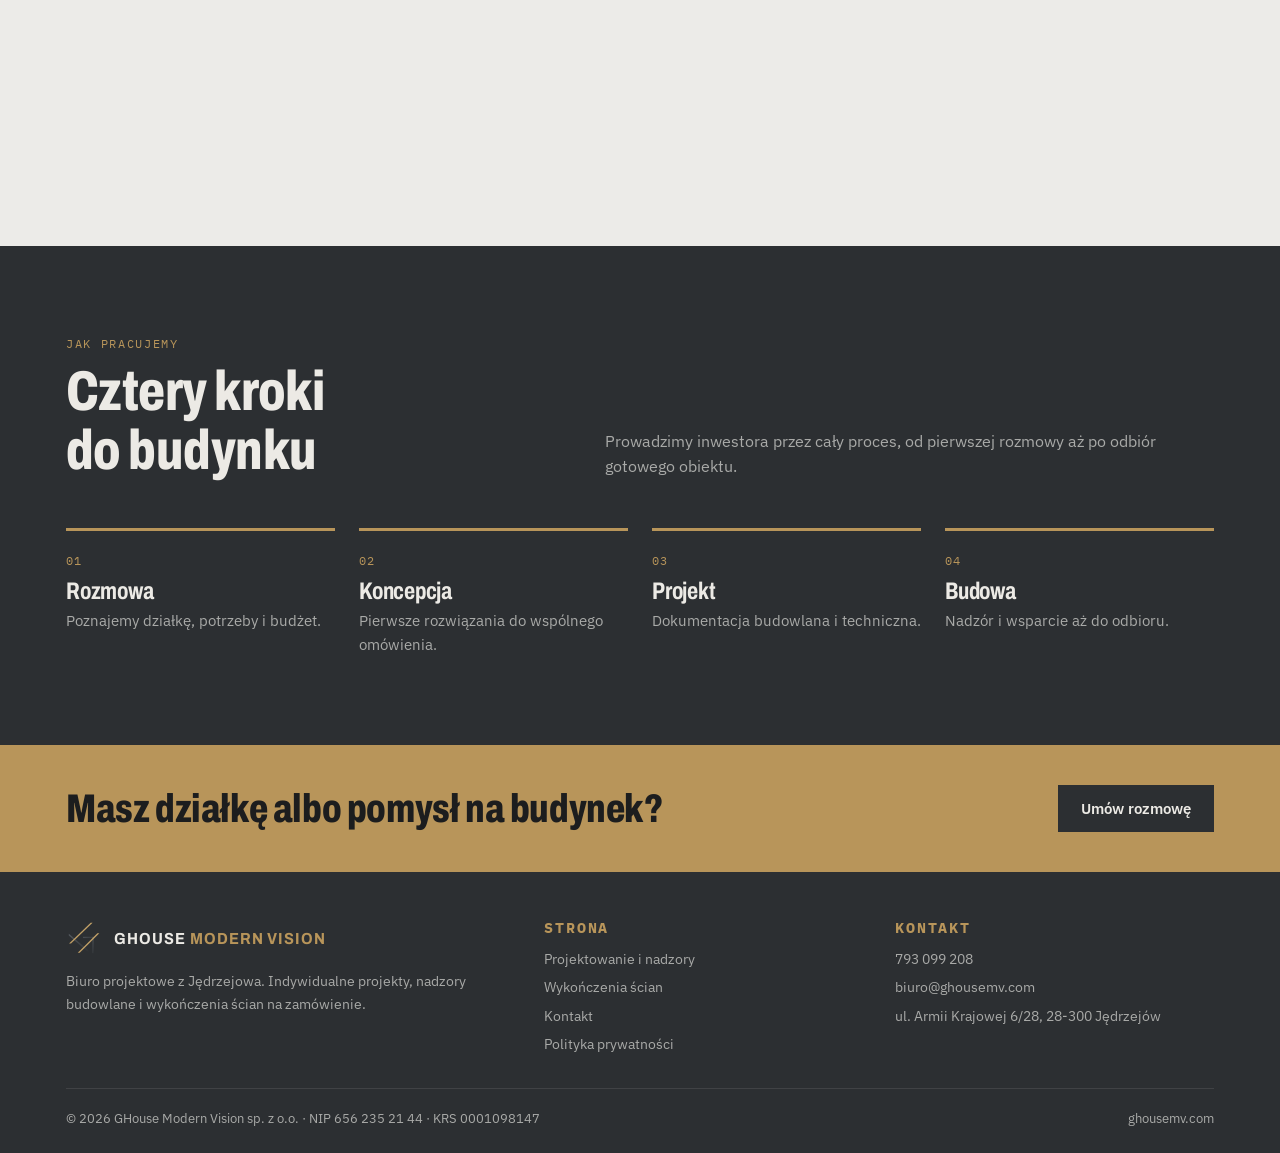
==== commit 828906a8: "Firmowy adres e-mail biuro@ghousemv.com zamiast Gmaila Co-Authored-By: Claude Opus 5.5 <noreply@anth" ====
--- a/index.html
+++ b/index.html
@@ -19,7 +19,7 @@
 <link rel="preconnect" href="https://fonts.googleapis.com"><link rel="preconnect" href="https://fonts.gstatic.com" crossorigin>
 <link rel="stylesheet" href="https://fonts.googleapis.com/css2?family=Archivo:wdth,wght@62..125,400..800&family=IBM+Plex+Sans:wght@400;500;600&family=IBM+Plex+Mono:wght@400;500&display=swap">
 <link rel="stylesheet" href="/css/site.css">
-<script type="application/ld+json">{"@context": "https://schema.org", "@type": "ProfessionalService", "name": "GHouse Modern Vision sp. z o.o.", "url": "https://ghousemv.com/", "logo": "https://ghousemv.com/logo.svg", "image": "https://ghousemv.com/img/og.jpg", "description": "Biuro projektowe z Jędrzejowa: indywidualne projekty domów jednorodzinnych, budynków usługowych i hal, nadzory budowlane oraz wykończenia ścian na zamówienie.", "telephone": "+48793099208", "email": "manager.ghouse@gmail.com", "address": {"@type": "PostalAddress", "streetAddress": "ul. Armii Krajowej 6/28", "postalCode": "28-300", "addressLocality": "Jędrzejów", "addressRegion": "świętokrzyskie", "addressCountry": "PL"}, "areaServed": ["Jędrzejów", "Kielce", "województwo świętokrzyskie", "Polska"], "taxID": "6562352144", "vatID": "PL6562352144", "knowsAbout": ["projekt domu jednorodzinnego", "projekt hali", "projekt budynku usługowego", "kierownik budowy", "inspektor nadzoru inwestorskiego", "adaptacja projektu gotowego", "panele ścienne"]}</script>
+<script type="application/ld+json">{"@context": "https://schema.org", "@type": "ProfessionalService", "name": "GHouse Modern Vision sp. z o.o.", "url": "https://ghousemv.com/", "logo": "https://ghousemv.com/logo.svg", "image": "https://ghousemv.com/img/og.jpg", "description": "Biuro projektowe z Jędrzejowa: indywidualne projekty domów jednorodzinnych, budynków usługowych i hal, nadzory budowlane oraz wykończenia ścian na zamówienie.", "telephone": "+48793099208", "email": "biuro@ghousemv.com", "address": {"@type": "PostalAddress", "streetAddress": "ul. Armii Krajowej 6/28", "postalCode": "28-300", "addressLocality": "Jędrzejów", "addressRegion": "świętokrzyskie", "addressCountry": "PL"}, "areaServed": ["Jędrzejów", "Kielce", "województwo świętokrzyskie", "Polska"], "taxID": "6562352144", "vatID": "PL6562352144", "knowsAbout": ["projekt domu jednorodzinnego", "projekt hali", "projekt budynku usługowego", "kierownik budowy", "inspektor nadzoru inwestorskiego", "adaptacja projektu gotowego", "panele ścienne"]}</script>
 </head>
 <body data-intro>
 <a class="skip" href="#tresc">Przejdź do treści</a>
@@ -121,7 +121,7 @@
     </div>
     <div>
       <h3>Kontakt</h3>
-      <ul><li><a href="tel:+48793099208">793 099 208</a></li><li><a href="mailto:manager.ghouse@gmail.com">manager.ghouse@gmail.com</a></li><li>ul. Armii Krajowej 6/28, 28-300 Jędrzejów</li></ul>
+      <ul><li><a href="tel:+48793099208">793 099 208</a></li><li><a href="mailto:biuro@ghousemv.com">biuro@ghousemv.com</a></li><li>ul. Armii Krajowej 6/28, 28-300 Jędrzejów</li></ul>
     </div>
     <div class="dol"><span>© 2026 GHouse Modern Vision sp. z o.o. · NIP 656 235 21 44 · KRS 0001098147</span><span>ghousemv.com</span></div>
   </div>
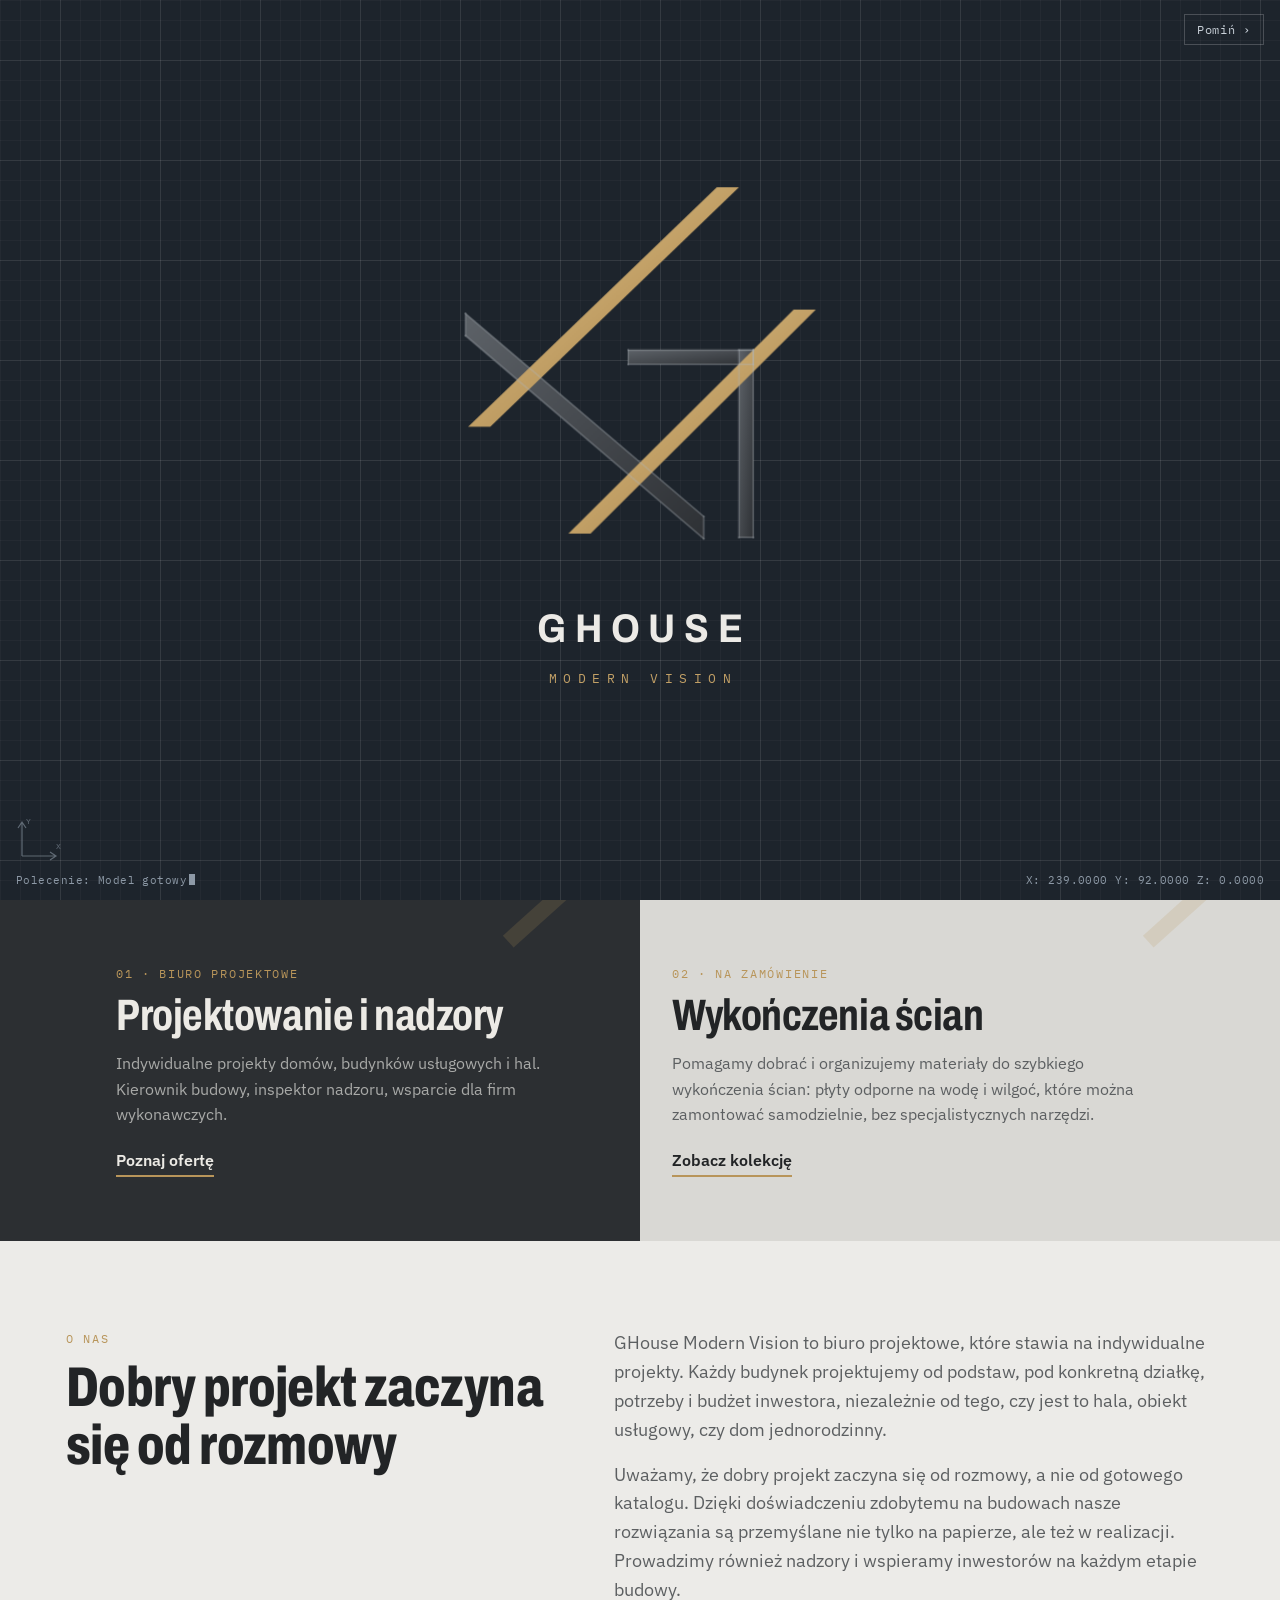
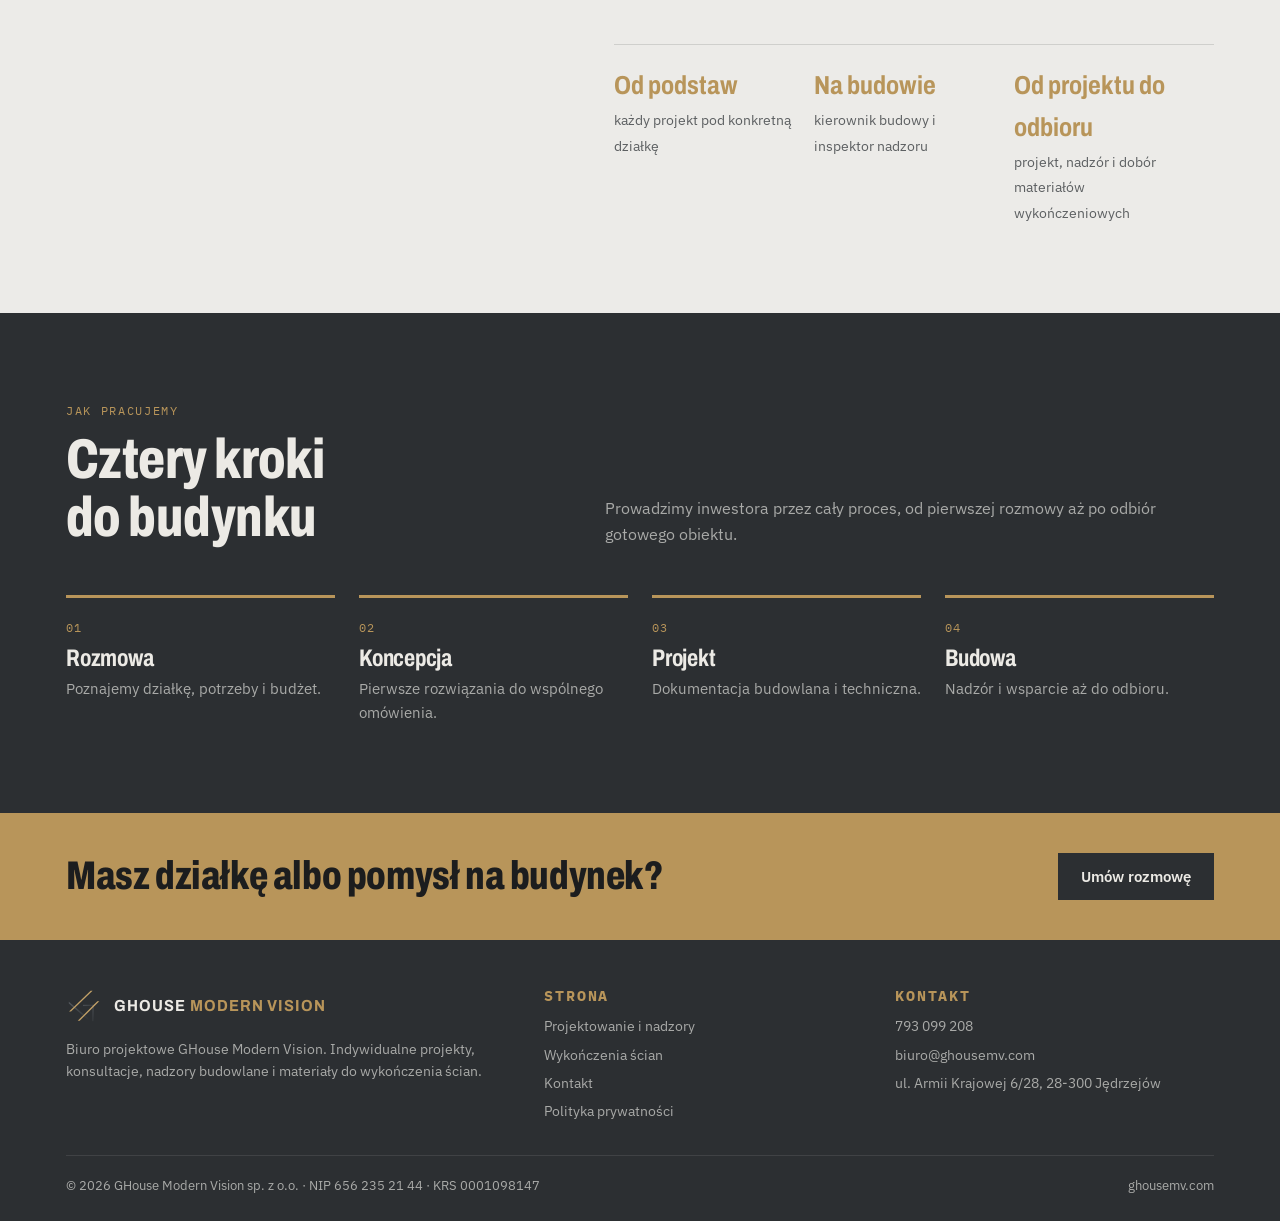
==== commit 5f11adaf: "Teksty: nagłówek bez Jędrzejowa, konsultacje projektowe, od projektu do odbioru, materiały do wykońc" ====
--- a/index.html
+++ b/index.html
@@ -39,9 +39,9 @@
   <div class="beton-tex" aria-hidden="true"></div>
   <div class="wrap">
     <div>
-      <div class="etykieta">Biuro projektowe · Jędrzejów · świętokrzyskie</div>
+      <div class="etykieta">Biuro projektowe GHouse Modern Vision</div>
       <h1>Indywidualne projekty.<br><em>Przemyślane od rysunku po budowę.</em></h1>
-      <p class="lead">Projektujemy domy jednorodzinne, budynki usługowe i hale pod konkretną działkę, potrzeby i budżet. Prowadzimy też nadzory i sprowadzamy wykończenia ścian do projektowanych wnętrz.</p>
+      <p class="lead">Projektujemy domy jednorodzinne, budynki usługowe i hale pod konkretną działkę, potrzeby i budżet. Prowadzimy konsultacje i nadzory, a do wnętrz pomagamy dobrać materiały do szybkiego wykończenia ścian.</p>
       <div class="cta">
         <a class="btn" href="/kontakt?temat=Projekt+indywidualny">Porozmawiajmy o projekcie</a>
         <a class="btn duch" href="/projektowanie#realizacje">Zobacz realizacje</a>
@@ -69,7 +69,7 @@
     <div class="wew">
       <div class="etykieta">02 · Na zamówienie</div>
       <h2>Wykończenia ścian</h2>
-      <p>Lamele, panele akustyczne, okładziny strukturalne i wielkoformatowe płyty o wzorze kamienia. Dobieramy je do wnętrza i sprowadzamy pod adres.</p>
+      <p>Pomagamy dobrać i organizujemy materiały do szybkiego wykończenia ścian: płyty odporne na wodę i wilgoć, które można zamontować samodzielnie, bez specjalistycznych narzędzi.</p>
       <span class="strzalka">Zobacz kolekcję</span>
     </div>
   </a>
@@ -82,12 +82,12 @@
       <h2>Dobry projekt zaczyna się od rozmowy</h2>
     </div>
     <div class="tekst reveal">
-      <p>GHouse Modern Vision to biuro projektowe z Jędrzejowa, które stawia na indywidualne projekty. Każdy budynek projektujemy od podstaw, pod konkretną działkę, potrzeby i budżet inwestora, niezależnie od tego, czy jest to hala, obiekt usługowy, czy dom jednorodzinny.</p>
+      <p>GHouse Modern Vision to biuro projektowe, które stawia na indywidualne projekty. Każdy budynek projektujemy od podstaw, pod konkretną działkę, potrzeby i budżet inwestora, niezależnie od tego, czy jest to hala, obiekt usługowy, czy dom jednorodzinny.</p>
       <p>Uważamy, że dobry projekt zaczyna się od rozmowy, a nie od gotowego katalogu. Dzięki doświadczeniu zdobytemu na budowach nasze rozwiązania są przemyślane nie tylko na papierze, ale też w realizacji. Prowadzimy również nadzory i wspieramy inwestorów na każdym etapie budowy.</p>
       <div class="liczby">
         <div><b>Od podstaw</b><span>każdy projekt pod konkretną działkę</span></div>
         <div><b>Na budowie</b><span>kierownik budowy i inspektor nadzoru</span></div>
-        <div><b>Pod klucz</b><span>od koncepcji po wykończenie ścian</span></div>
+        <div><b>Od projektu do odbioru</b><span>projekt, nadzór i dobór materiałów wykończeniowych</span></div>
       </div>
     </div>
   </div>
@@ -113,7 +113,7 @@
   <div class="wrap">
     <div>
       <a class="marka" href="/" style="color:var(--na-grafit)"><img src="/logo.svg" alt="" width="36" height="36"><b>GHOUSE <span>MODERN VISION</span></b></a>
-      <p style="margin-top:14px;max-width:30em">Biuro projektowe z Jędrzejowa. Indywidualne projekty, nadzory budowlane i wykończenia ścian na zamówienie.</p>
+      <p style="margin-top:14px;max-width:30em">Biuro projektowe GHouse Modern Vision. Indywidualne projekty, konsultacje, nadzory budowlane i materiały do wykończenia ścian.</p>
     </div>
     <div>
       <h3>Strona</h3>
--- a/css/site.css
+++ b/css/site.css
@@ -132,10 +132,15 @@
 .usluga a{color:var(--mosiadz-jasny)}
 
 /* realizacje */
-.rlista{display:grid;grid-template-columns:repeat(3,1fr);gap:24px}
+.rlista{display:grid;grid-template-columns:repeat(2,1fr);gap:32px 24px}
 .real{min-width:0}
 .wiz{aspect-ratio:16/10;position:relative;background:var(--grafit-2);border:1px solid var(--linia);overflow:hidden}
 .wiz svg{position:absolute;inset:0;width:100%;height:100%}
+.wiz.foto img{position:absolute;inset:0;width:100%;height:100%;object-fit:cover;transition:opacity .6s ease,transform .8s cubic-bezier(.2,.7,.2,1)}
+.wiz.foto img.alt{opacity:0}
+.real:hover .wiz.foto img.alt,.real:focus-within .wiz.foto img.alt{opacity:1}
+.real:hover .wiz.foto img{transform:scale(1.03)}
+.wiz.foto .brak{z-index:2;background:rgba(20,22,24,.55);color:#eceae5}
 .wiz .brak{position:absolute;right:10px;top:10px;font-family:var(--f-mono);font-size:10px;letter-spacing:.1em;color:var(--na-grafit-2);border:1px solid rgba(236,234,229,.25);padding:2px 6px}
 .real h3{font-stretch:85%;font-size:22px;margin:14px 0 6px}
 .real p{font-size:15px;color:var(--tekst-2);margin-bottom:8px}
@@ -301,3 +306,30 @@
 @media (max-height:820px) and (min-width:961px){.hero .wrap{padding-block:32px 56px}.hero h1{font-size:clamp(38px,5vw,62px)}.znak-duzy{width:300px}.hero .lead{font-size:17px}}
 @media (max-height:620px) and (min-width:961px){.hero .wrap{padding-block:24px 48px}.znak-duzy{width:220px}}
 @media (prefers-reduced-motion:reduce){*{animation:none!important;transition:none!important}.reveal.nisko{opacity:1;transform:none}}
+
+/* ===== przeglądarka wizualizacji (pełny ekran) ===== */
+.wiz.foto{cursor:zoom-in}
+.wiz.foto .powieksz{position:absolute;left:10px;bottom:10px;z-index:2;font:500 11px var(--f-mono);letter-spacing:.08em;color:#eceae5;background:rgba(20,22,24,.6);padding:4px 8px;border:0;cursor:zoom-in}
+#viewer{position:fixed;inset:0;z-index:95;background:rgba(14,15,16,.96);display:none;align-items:center;justify-content:center}
+#viewer.open{display:flex}
+#viewer img{max-width:96vw;max-height:86vh;object-fit:contain;box-shadow:0 20px 60px rgba(0,0,0,.5);animation:lbin .35s cubic-bezier(.2,.7,.2,1)}
+#viewer .cap{position:absolute;left:0;right:0;bottom:16px;text-align:center;color:#d3d2ce;font-size:14px;padding:0 64px}
+#viewer .cap b{color:var(--mosiadz-jasny);font-family:var(--f-mono);font-weight:500;font-size:12px;letter-spacing:.1em;margin-right:10px}
+#viewer button{position:absolute;background:rgba(255,255,255,.08);border:1px solid rgba(255,255,255,.15);color:#fff;cursor:pointer;width:48px;height:48px;font-size:24px;line-height:1}
+#viewer button:hover{background:rgba(184,149,90,.35)}
+#viewer .x{top:14px;right:14px}
+#viewer .prev{left:14px;top:50%;transform:translateY(-50%)}
+#viewer .next{right:14px;top:50%;transform:translateY(-50%)}
+@media (max-width:560px){#viewer .prev,#viewer .next{top:auto;bottom:56px;transform:none}#viewer .cap{bottom:16px;padding:0 16px}}
+
+/* realizacje paneli: zdjęcia pionowe */
+.rlista.fotki{grid-template-columns:repeat(4,1fr);gap:24px}
+.wiz.fotka{aspect-ratio:3/4}
+@media (max-width:960px){.rlista.fotki{grid-template-columns:repeat(2,1fr)}}
+@media (max-width:560px){.rlista.fotki{grid-template-columns:repeat(2,1fr);gap:16px}.rlista.fotki .real p{display:none}.rlista.fotki .real h3{font-size:17px}}
+
+.usluga.szeroka{grid-column:1/-1}
+.usluga .lista{margin:12px 0 0;padding:0;list-style:none;display:grid;grid-template-columns:repeat(2,1fr);gap:6px 24px;color:var(--na-grafit-2)}
+.usluga .lista li{padding-left:18px;position:relative}
+.usluga .lista li::before{content:"";position:absolute;left:0;top:.7em;width:8px;height:2px;background:var(--mosiadz)}
+@media (max-width:560px){.usluga .lista{grid-template-columns:1fr}}
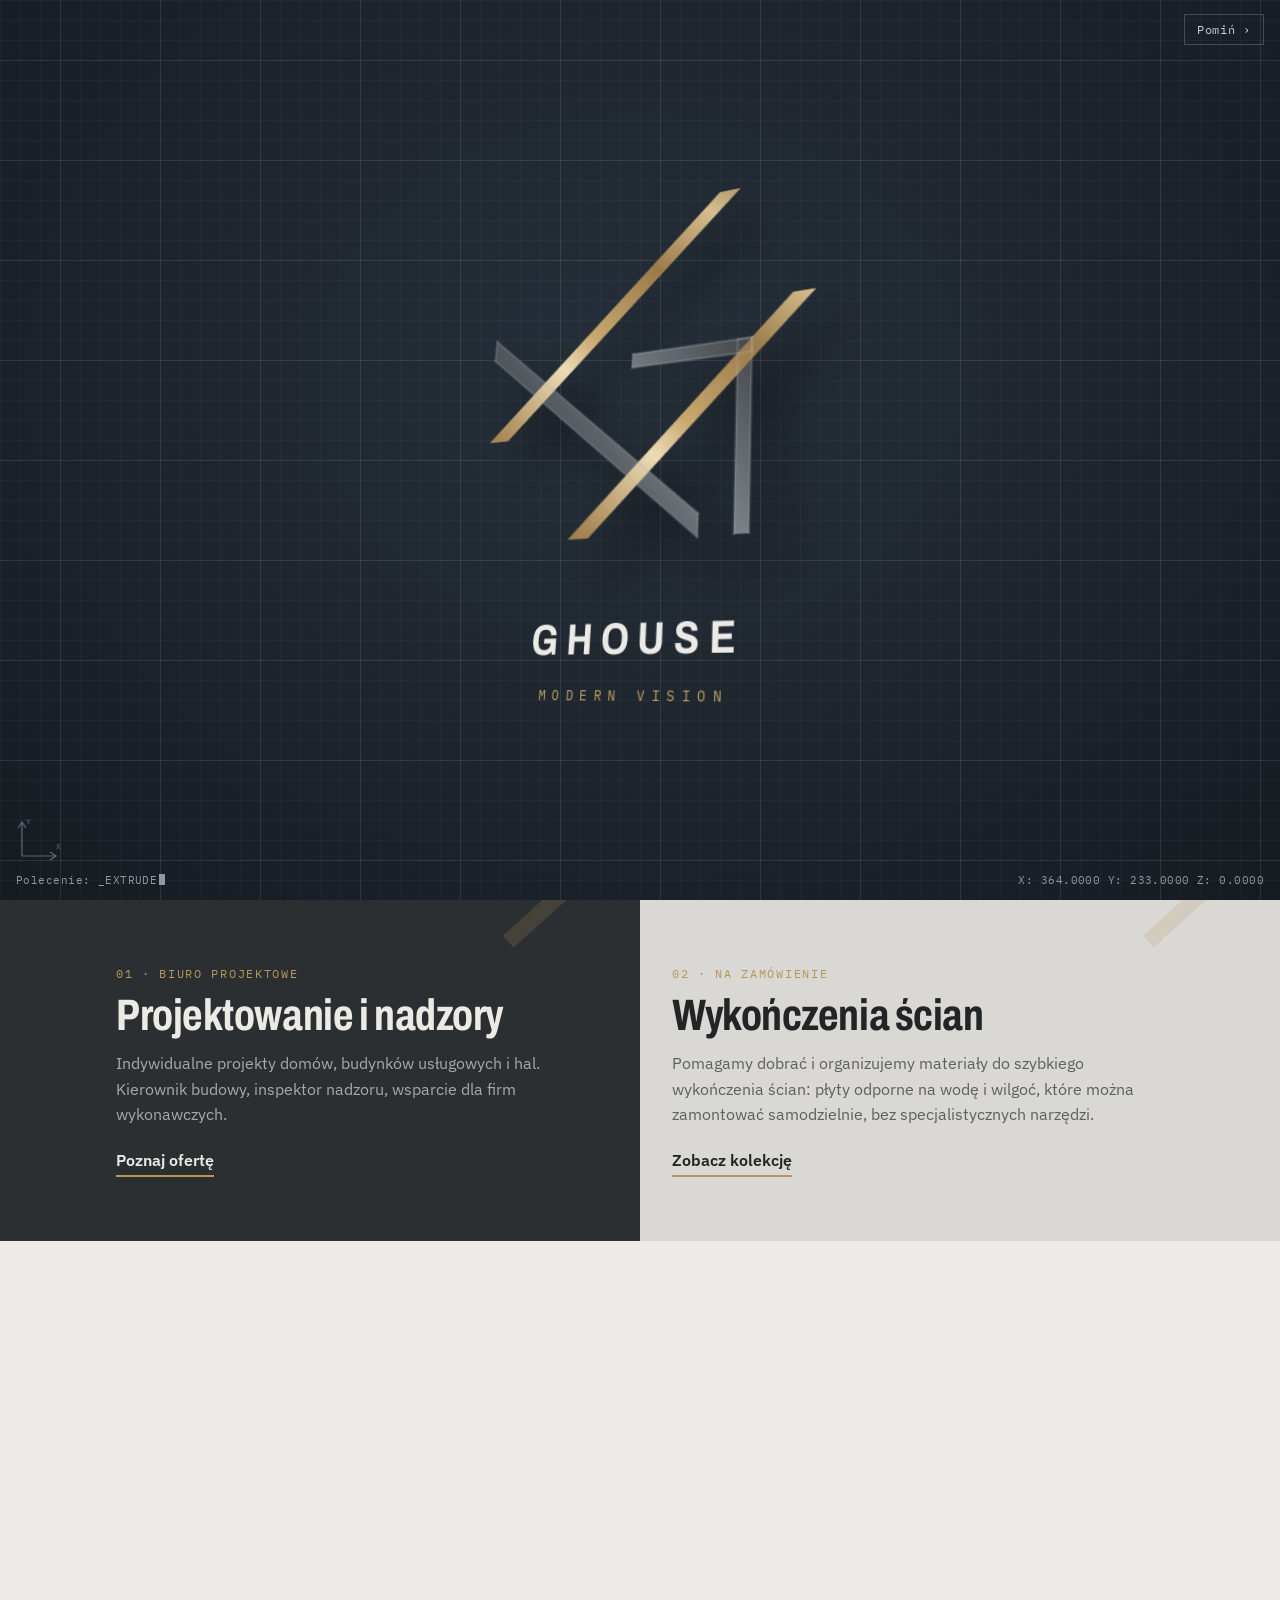
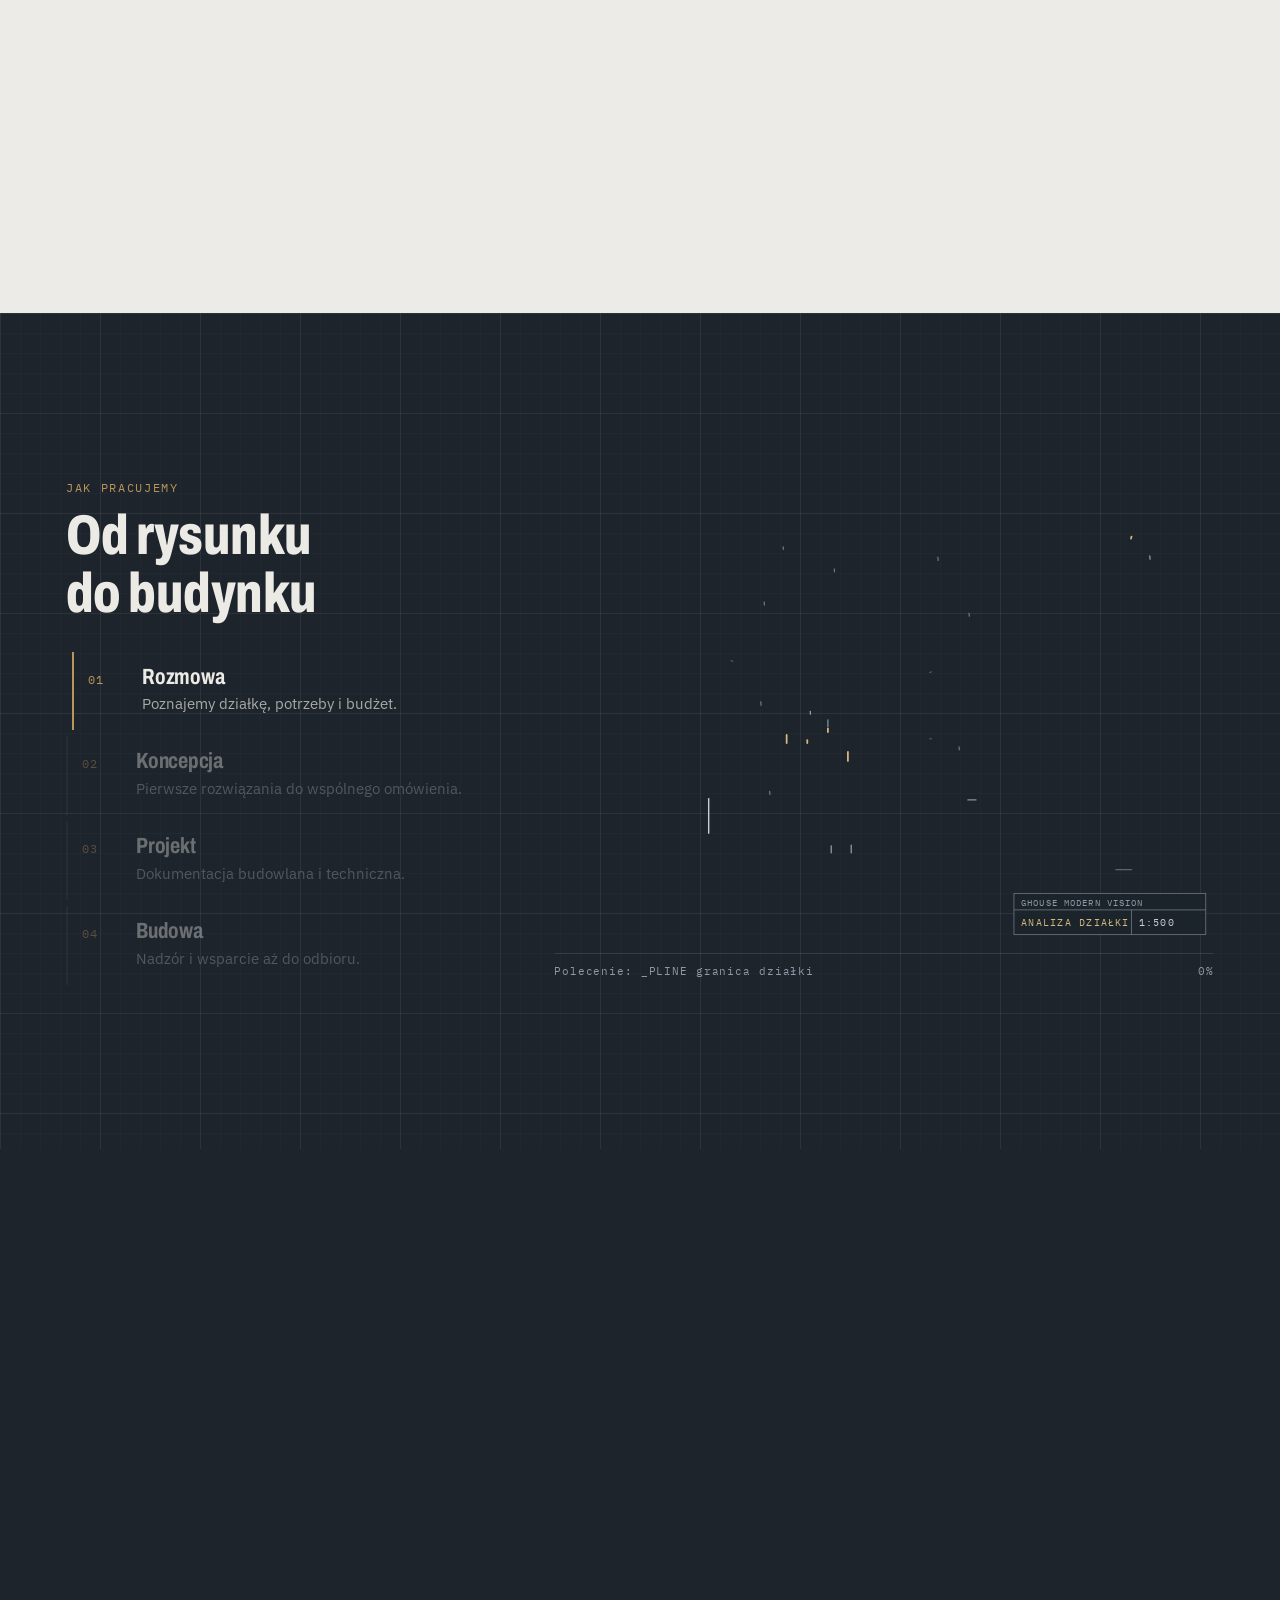
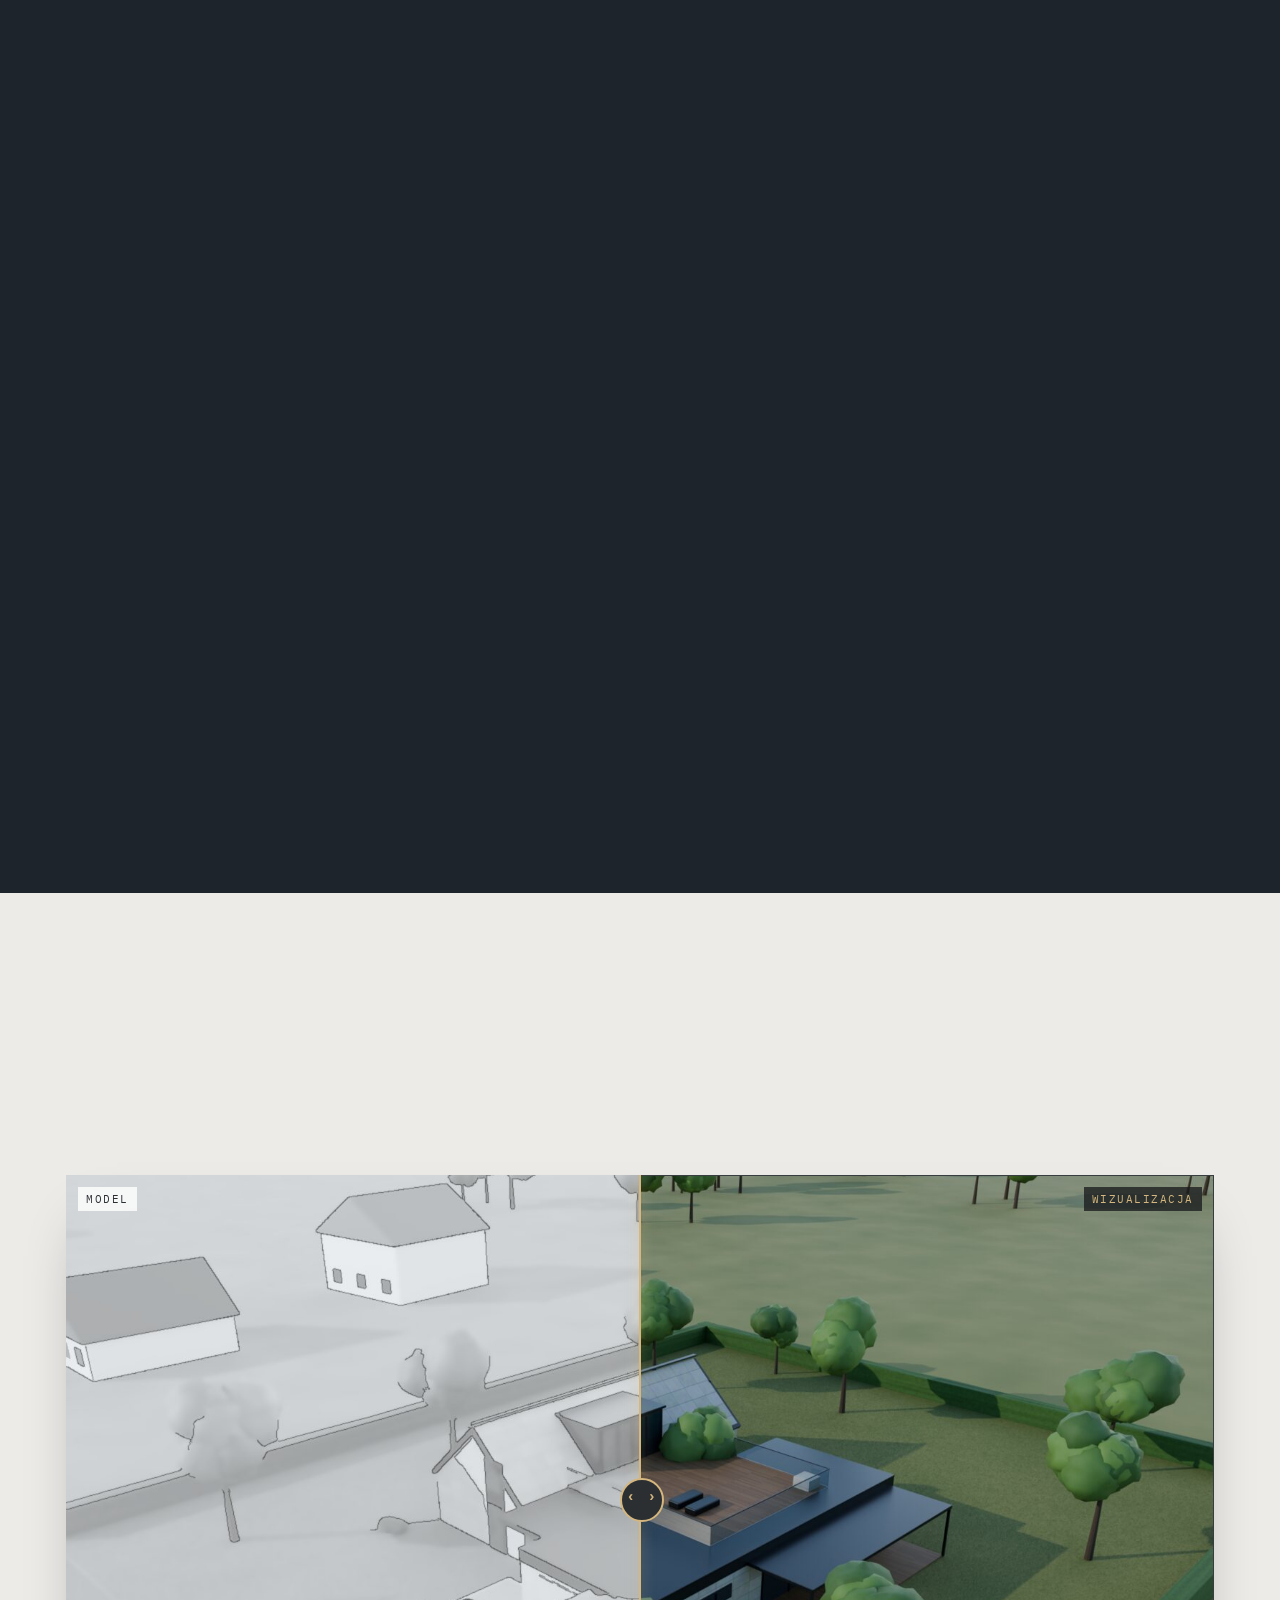
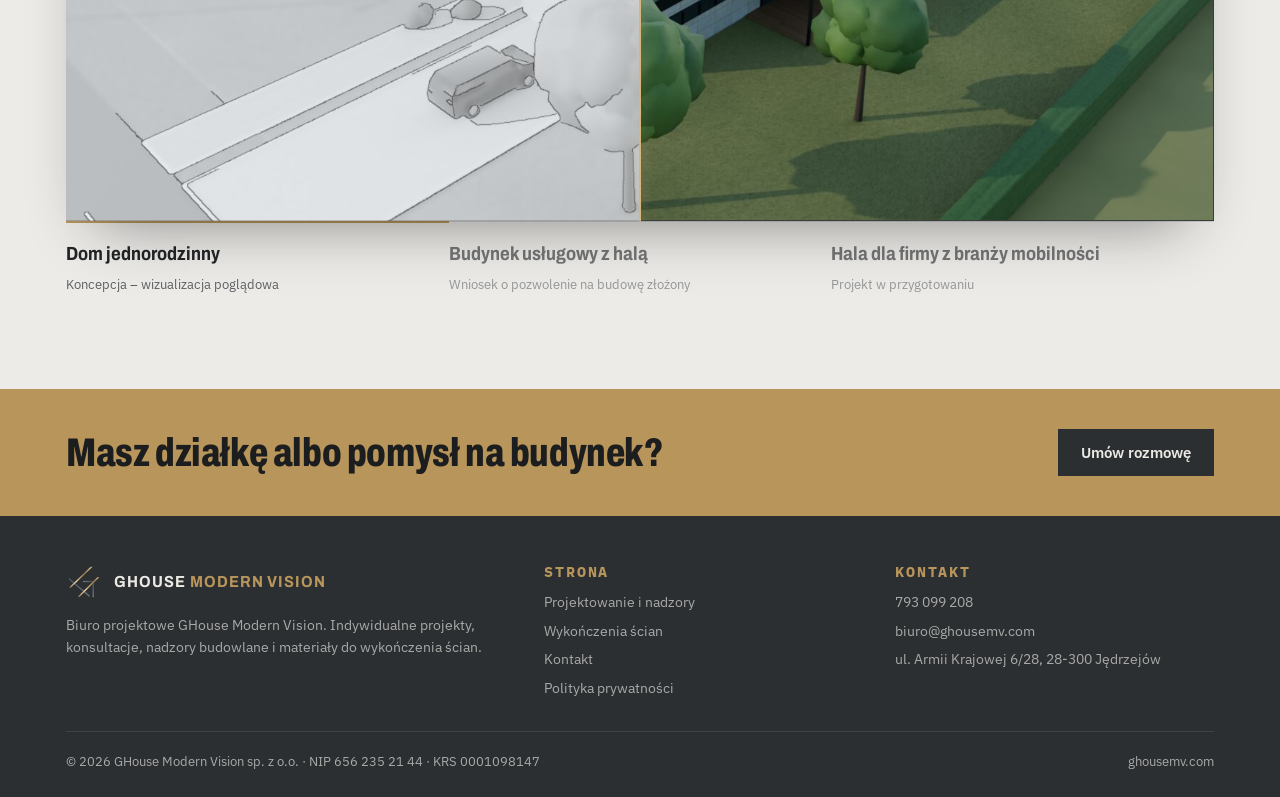
==== commit ff42dbf7: "Nowe efekty strony głównej i dopracowany mosiądz w logo - intro: logo wyciągane w 3D, przelot do nag" ====
--- a/index.html
+++ b/index.html
@@ -19,6 +19,7 @@
 <link rel="preconnect" href="https://fonts.googleapis.com"><link rel="preconnect" href="https://fonts.gstatic.com" crossorigin>
 <link rel="stylesheet" href="https://fonts.googleapis.com/css2?family=Archivo:wdth,wght@62..125,400..800&family=IBM+Plex+Sans:wght@400;500;600&family=IBM+Plex+Mono:wght@400;500&display=swap">
 <link rel="stylesheet" href="/css/site.css">
+<link rel="stylesheet" href="/css/efekty.css">
 <script type="application/ld+json">{"@context": "https://schema.org", "@type": "ProfessionalService", "name": "GHouse Modern Vision sp. z o.o.", "url": "https://ghousemv.com/", "logo": "https://ghousemv.com/logo.svg", "image": "https://ghousemv.com/img/og.jpg", "description": "Biuro projektowe z Jędrzejowa: indywidualne projekty domów jednorodzinnych, budynków usługowych i hal, nadzory budowlane oraz wykończenia ścian na zamówienie.", "telephone": "+48793099208", "email": "biuro@ghousemv.com", "address": {"@type": "PostalAddress", "streetAddress": "ul. Armii Krajowej 6/28", "postalCode": "28-300", "addressLocality": "Jędrzejów", "addressRegion": "świętokrzyskie", "addressCountry": "PL"}, "areaServed": ["Jędrzejów", "Kielce", "województwo świętokrzyskie", "Polska"], "taxID": "6562352144", "vatID": "PL6562352144", "knowsAbout": ["projekt domu jednorodzinnego", "projekt hali", "projekt budynku usługowego", "kierownik budowy", "inspektor nadzoru inwestorskiego", "adaptacja projektu gotowego", "panele ścienne"]}</script>
 </head>
 <body data-intro>
@@ -30,13 +31,14 @@
       <b>GHOUSE <span>MODERN VISION</span></b>
     </a>
     <button class="burger" type="button" aria-label="Menu" aria-expanded="false" aria-controls="menu"><span></span></button>
-    <nav class="menu" id="menu" aria-label="Menu główne"><a href="/" aria-current="page">Start</a><a href="/projektowanie">Projektowanie i nadzory</a><a href="/wykonczenia-scian">Wykończenia ścian</a><a class="btn-mini" href="/kontakt">Kontakt</a></nav>
+    <nav class="menu" id="menu" aria-label="Menu główne"><a href="#" aria-current="page">Start</a><a href="/projektowanie">Projektowanie i nadzory</a><a href="/wykonczenia-scian">Wykończenia ścian</a><a class="btn-mini" href="/kontakt">Kontakt</a></nav>
   </div>
 </header>
 <main id="tresc">
 
 <section class="hero na-grafit">
   <div class="beton-tex" aria-hidden="true"></div>
+  <div class="swiatlo" aria-hidden="true"><i></i></div>
   <div class="wrap">
     <div>
       <div class="etykieta">Biuro projektowe GHouse Modern Vision</div>
@@ -48,8 +50,8 @@
       </div>
     </div>
     <svg class="znak-duzy" viewBox="118 64 318 318" aria-hidden="true"><defs>
-<linearGradient id="mos" x1="0" y1="0" x2="1" y2="1"><stop offset="0" stop-color="#e6cf9c"/><stop offset=".5" stop-color="#c2a066"/><stop offset="1" stop-color="#94743f"/></linearGradient>
-<linearGradient id="gra" x1="0" y1="0" x2="1" y2="1"><stop offset="0" stop-color="#555a5f"/><stop offset="1" stop-color="#2a2d30"/></linearGradient></defs>
+<linearGradient id="mos" gradientUnits="userSpaceOnUse" x1="150" y1="360" x2="410" y2="86"><stop offset="0" stop-color="#6f5431"/><stop offset=".18" stop-color="#a88655"/><stop offset=".38" stop-color="#ecdcb6"/><stop offset=".47" stop-color="#c9a970"/><stop offset=".66" stop-color="#9b7b4a"/><stop offset=".82" stop-color="#d7bf8f"/><stop offset="1" stop-color="#7a5e36"/></linearGradient>
+<linearGradient id="gra" gradientUnits="userSpaceOnUse" x1="140" y1="360" x2="370" y2="180"><stop offset="0" stop-color="#2a2d31"/><stop offset=".45" stop-color="#5b6167"/><stop offset=".6" stop-color="#7a8086"/><stop offset="1" stop-color="#33373b"/></linearGradient></defs>
 <polygon fill="url(#gra)" points="143,185 143,202 326,358 326,341"/><rect fill="url(#gra)" x="268" y="213" width="96" height="11"/><rect fill="url(#gra)" x="353" y="213" width="11" height="144"/>
 <polygon fill="url(#mos)" points="145,272 162,272 353,88 336,88"/><polygon fill="url(#mos)" points="222,354 239,354 412,182 395,182"/></svg>
   </div>
@@ -93,17 +95,148 @@
   </div>
 </section>
 
-<section class="blok ciemny">
+<section class="proces" id="proces">
+  <div class="proces-scena">
+    <div class="wrap proces-uklad">
+      <div class="proces-tekst">
+        <div class="etykieta">Jak pracujemy</div>
+        <h2>Od rysunku do budynku</h2>
+        <ol class="proces-kroki">
+          <li class="on"><span>01</span><div><h3>Rozmowa</h3><p>Poznajemy działkę, potrzeby i budżet.</p></div></li>
+          <li><span>02</span><div><h3>Koncepcja</h3><p>Pierwsze rozwiązania do wspólnego omówienia.</p></div></li>
+          <li><span>03</span><div><h3>Projekt</h3><p>Dokumentacja budowlana i techniczna.</p></div></li>
+          <li><span>04</span><div><h3>Budowa</h3><p>Nadzór i wsparcie aż do odbioru.</p></div></li>
+        </ol>
+      </div>
+      <div class="proces-rys">
+        <svg viewBox="0 0 640 440" aria-hidden="true">
+          <defs>
+            <pattern id="kr" width="7" height="7" patternUnits="userSpaceOnUse" patternTransform="rotate(45)"><line x1="0" y1="0" x2="0" y2="7" stroke="#8d99a6" stroke-width=".7"/></pattern>
+            <pattern id="fugi" x="90" y="318" width="28.8" height="14.4" patternUnits="userSpaceOnUse"><path d="M0 .5 H28.8 M.5 0 V14.4" stroke="#8d99a6" stroke-width=".6" fill="none" opacity=".55"/></pattern>
+            <clipPath id="odkr"><rect class="odkr-r" x="0" y="0" width="0" height="440"/></clipPath>
+          </defs>
+<g class="plan">
+<g class="et et1">
+<path class="l cien" d="M60 354 L560 354 M60 391.8 L560 391.8"/>
+<path class="l os" d="M60 372.9 L560 372.9"/>
+<path class="l granica" d="M150 337.8 L409.2 337.8 L409.2 40.8 L150 40.8 Z"/>
+<path class="l zab" d="M150 305.4 L409.2 305.4"/>
+<circle class="l drz" cx="193.2" cy="300" r="16.2"/>
+<path class="l drz" d="M189.2 300 L197.2 300 M193.2 296 L193.2 304"/>
+<circle class="l drz" cx="182.4" cy="213.6" r="18.4"/>
+<path class="l drz" d="M178.4 213.6 L186.4 213.6 M182.4 209.6 L182.4 217.6"/>
+<circle class="l drz" cx="187.8" cy="116.4" r="16.2"/>
+<path class="l drz" d="M183.8 116.4 L191.8 116.4 M187.8 112.4 L187.8 120.4"/>
+<circle class="l drz" cx="258" cy="84" r="14"/>
+<path class="l drz" d="M254 84 L262 84 M258 80 L258 88"/>
+<circle class="l drz" cx="355.2" cy="73.2" r="17.3"/>
+<path class="l drz" d="M351.2 73.2 L359.2 73.2 M355.2 69.2 L355.2 77.2"/>
+<circle class="l drz" cx="387.6" cy="127.2" r="15.1"/>
+<path class="l drz" d="M383.6 127.2 L391.6 127.2 M387.6 123.2 L387.6 131.2"/>
+<circle class="l drz" cx="376.8" cy="256.8" r="16.2"/>
+<path class="l drz" d="M372.8 256.8 L380.8 256.8 M376.8 252.8 L376.8 260.8"/>
+<circle class="l drz" cx="209.4" cy="62.4" r="13"/>
+<path class="l drz" d="M205.4 62.4 L213.4 62.4 M209.4 58.4 L209.4 66.4"/>
+<path class="l wym" d="M150 24.8 L409.2 24.8 M146 28.8 L154 20.8 M405.2 28.8 L413.2 20.8 M150 18.8 L150 37.8 M409.2 18.8 L409.2 37.8"/>
+<path class="l wym" d="M427.2 40.8 L427.2 337.8 M423.2 44.8 L431.2 36.8 M423.2 341.8 L431.2 333.8 M412.2 40.8 L433.2 40.8 M412.2 337.8 L433.2 337.8"/>
+<text class="t" x="279.6" y="18.8" text-anchor="middle">48,00</text>
+<text class="t" x="437.2" y="189.3" transform="rotate(90 437.2 189.3)" text-anchor="middle">55,00</text>
+<text class="t" x="154" y="300.4">LINIA ZABUDOWY</text>
+<text class="t" x="300" y="367.9" text-anchor="middle">DROGA GMINNA</text>
+<g class="polnoc"><circle class="l" cx="560" cy="72" r="18"/><path class="l m" d="M560 50 L566 76 L560 71 L554 76 Z"/></g><text class="t" x="560" y="44" text-anchor="middle">N</text>
+<path class="l" d="M60 420 L168 420 M60 415 L60 425 M114 415 L114 425 M168 415 L168 425"/><text class="t" x="60" y="409">0</text><text class="t" x="108" y="409">10</text><text class="t" x="158" y="409">20 m</text>
+</g>
+<g class="et et2">
+<path class="l m" d="M225.6 250.3 L265.6 250.3 L265.6 158.5 L225.6 158.5 Z"/>
+<path class="l m przer2" d="M245.6 158.5 L245.6 250.3"/>
+<path class="l" d="M248.6 222.2 L265.9 222.2 L265.9 195.2 L248.6 195.2 Z"/>
+<path class="l m" d="M265.6 239.5 L285 239.5 L285 200.6 L265.6 200.6 Z"/>
+<path class="l m" d="M285 267.6 L327.1 267.6 L327.1 162.8 L285 162.8 Z"/>
+<path class="l zab" d="M265.6 234.1 L318.5 234.1 L318.5 183.4 L265.6 183.4 Z"/>
+<path class="l" d="M288.2 356.7 L325 356.7 L325 267.6 L288.2 267.6 Z"/>
+<path class="l" d="M268.8 356.7 L282.8 356.7 L282.8 259 L268.8 259 Z"/>
+<path class="l m" d="M275.8 321.6 L275.8 262.2 M272.8 270.3 L275.8 259 L278.8 270.3"/>
+<path class="l przer" d="M420 181.2 Q279.6 483.6 139.2 181.2"/>
+<path class="l lid" d="M233.7 186.6 L171.6 170.4"/><text class="t" x="168.9" y="174.4" text-anchor="end">DACH DWUSPADOWY 42°</text>
+<path class="l lid" d="M306.6 202.8 L366 181.2"/><text class="t" x="368.7" y="185.2">TARAS NA DACHU</text>
+<path class="l lid" d="M312 251.4 L366 246"/><text class="t" x="368.7" y="250">GARAŻ</text>
+<text class="t" x="275.8" y="342.4" text-anchor="middle">WEJŚCIE</text>
+</g>
+</g>
+<g class="et et3">
+<defs><clipPath id="cl-l"><path d="M90 318 L90 241.2 L178.8 161.2 L267.6 241.2 L267.6 318 Z"/></clipPath><clipPath id="cl-p"><rect x="354" y="252" width="187.2" height="66"/></clipPath></defs>
+<rect x="90" y="161.2" width="177.6" height="156.8" fill="url(#fugi)" clip-path="url(#cl-l)" class="fugi"/>
+<rect x="354" y="252" width="187.2" height="66" fill="url(#fugi)" clip-path="url(#cl-p)" class="fugi"/>
+<path class="l tlo" d="M194.3 175.2 L270.5 175.2 L270.5 243.8"/>
+<path class="l tlo" d="M191 175.2 L272.6 175.2 L272.6 171.8 L191 171.8 Z"/>
+<path class="l m" d="M90 318 L90 241.2 L178.8 161.2 L267.6 241.2 L267.6 318"/>
+<path class="l m" d="M82.8 247.7 L178.8 154 L274.8 247.7"/>
+<path class="l" d="M175.2 156 L182.4 156 L182.4 153.1 L175.2 153.1 Z"/>
+<path class="l okno" d="M198 318 L231.6 318 L231.6 195.6 L198 195.6 Z"/>
+<path class="l" d="M200.4 318 L229.2 318 L229.2 255.6 L200.4 255.6 Z"/>
+<path class="l" d="M200.4 236.4 L229.2 236.4 L229.2 198 L200.4 198 Z"/>
+<path class="l" d="M267.6 318 L354 318 L354 238.8 L267.6 238.8 Z"/>
+<path class="l m" d="M267.6 247.2 L354 247.2 L354 238.8 L267.6 238.8 Z"/>
+<path class="l okno" d="M291.6 318 L320.4 318 L320.4 260.4 L291.6 260.4 Z"/>
+<path class="l szw" d="M276 247.2 L276 318 M284.4 247.2 L284.4 318 M326.4 247.2 L326.4 318 M334.8 247.2 L334.8 318 M343.2 247.2 L343.2 318 M351.6 247.2 L351.6 318"/>
+<path class="l m" d="M354 318 L541.2 318 L541.2 238.8 L354 238.8 Z"/>
+<path class="l" d="M352.8 238.8 L542.4 238.8 L542.4 235.9 L352.8 235.9 Z"/>
+<path class="l szw" d="M354 252 L541.2 252 M361.2 238.8 L361.2 252 M369.6 238.8 L369.6 252 M378 238.8 L378 252 M386.4 238.8 L386.4 252 M394.8 238.8 L394.8 252 M403.2 238.8 L403.2 252 M411.6 238.8 L411.6 252 M420 238.8 L420 252 M428.4 238.8 L428.4 252 M436.8 238.8 L436.8 252 M445.2 238.8 L445.2 252 M453.6 238.8 L453.6 252 M462 238.8 L462 252 M470.4 238.8 L470.4 252 M478.8 238.8 L478.8 252 M487.2 238.8 L487.2 252 M495.6 238.8 L495.6 252 M504 238.8 L504 252 M512.4 238.8 L512.4 252 M520.8 238.8 L520.8 252 M529.2 238.8 L529.2 252 M537.6 238.8 L537.6 252"/>
+<path class="l brama" d="M387.6 318 L512.4 318 L512.4 258 L387.6 258 Z"/>
+<rect class="szklo" x="267.6" y="211.7" width="235.2" height="24"/>
+<path class="l" d="M267.6 211.7 L502.8 211.7 L502.8 235.7"/>
+<path class="l" d="M30 318 L610 318"/>
+<rect class="kreskowanie" x="30" y="318" width="580" height="12" fill="url(#kr)"/>
+<path class="l wym" d="M49.6 318 L77.6 318 M58.6 310 L68.6 310 L63.6 318 Z"/>
+<text class="t" x="46" y="308" text-anchor="end">±0,00</text>
+<path class="l wym" d="M49.6 241.2 L77.6 241.2 M58.6 233.2 L68.6 233.2 L63.6 241.2 Z"/>
+<text class="t" x="46" y="231.2" text-anchor="end">+3,20</text>
+<path class="l wym" d="M49.6 161.2 L77.6 161.2 M58.6 153.2 L68.6 153.2 L63.6 161.2 Z"/>
+<text class="t" x="46" y="151.2" text-anchor="end">+6,53</text>
+<path class="l wym" d="M553.6 235.9 L581.6 235.9 M562.6 227.9 L572.6 227.9 L567.6 235.9 Z"/>
+<text class="t" x="585.2" y="225.9" text-anchor="start">+3,42</text>
+<path class="l wym" d="M553.6 211.7 L581.6 211.7 M562.6 203.7 L572.6 203.7 L567.6 211.7 Z"/>
+<text class="t" x="585.2" y="201.7" text-anchor="start">+4,43</text>
+<path class="l wym" d="M90 352 L541.2 352 M86 356 L94 348 M90 345 L90 359 M263.6 356 L271.6 348 M267.6 345 L267.6 359 M350 356 L358 348 M354 345 L354 359 M537.2 356 L545.2 348 M541.2 345 L541.2 359"/>
+<text class="t" x="178.8" y="346" text-anchor="middle">7,40</text>
+<text class="t" x="310.8" y="346" text-anchor="middle">3,60</text>
+<text class="t" x="447.6" y="346" text-anchor="middle">7,80</text>
+</g>
+
+          <g class="et et4">
+            <image href="/img/realizacje/dom_air.jpg" x="0" y="0" width="640" height="440" preserveAspectRatio="xMidYMid slice" clip-path="url(#odkr)"/>
+            <line class="skan" x1="0" y1="0" x2="0" y2="440"/>
+          </g>
+          <g class="tabliczka">
+            <rect x="446" y="396" width="186" height="40"/>
+            <path d="M446 412 H632 M560 412 V436"/>
+            <text x="453" y="408" class="tb1">GHOUSE MODERN VISION</text>
+            <text x="453" y="428" class="tb2">ANALIZA DZIAŁKI</text>
+            <text x="567" y="428" class="tb3">1:500</text>
+          </g>
+        </svg>
+        <div class="proces-stopka"><span class="cmd">_LINE</span><span class="pct">0%</span></div>
+      </div>
+    </div>
+  </div>
+</section>
+
+<section class="blok realizacje-ba">
   <div class="wrap">
     <div class="naglowek-sekcji reveal">
-      <div><div class="etykieta">Jak pracujemy</div><h2>Cztery kroki do budynku</h2></div>
-      <p>Prowadzimy inwestora przez cały proces, od pierwszej rozmowy aż po odbiór gotowego obiektu.</p>
-    </div>
-    <div class="kroki reveal">
-      <div class="krok"><h3>Rozmowa</h3><p>Poznajemy działkę, potrzeby i budżet.</p></div>
-      <div class="krok"><h3>Koncepcja</h3><p>Pierwsze rozwiązania do wspólnego omówienia.</p></div>
-      <div class="krok"><h3>Projekt</h3><p>Dokumentacja budowlana i techniczna.</p></div>
-      <div class="krok"><h3>Budowa</h3><p>Nadzór i wsparcie aż do odbioru.</p></div>
+      <div><div class="etykieta">Realizacje</div><h2>Od modelu do wizualizacji</h2></div>
+      <p>Przeciągnij linię, aby porównać model bryły z gotową wizualizacją.</p>
+    </div>
+    <figure class="ba reveal" style="--x:50%">
+      <img class="wiz" src="/img/realizacje/dom_air.jpg" alt="Wizualizacja domu jednorodzinnego">
+      <img class="szk" src="/img/model/dom_air.jpg" alt="">
+      <span class="ba-l">MODEL</span><span class="ba-p">WIZUALIZACJA</span>
+      <button class="uchwyt" type="button" aria-label="Przesuń porównanie"></button>
+    </figure>
+    <div class="ba-tabs" role="tablist">
+      <button class="on" type="button" data-img="dom_air" data-alt="Wizualizacja domu jednorodzinnego"><b>Dom jednorodzinny</b><span>Koncepcja – wizualizacja poglądowa</span></button>
+      <button type="button" data-img="emk_eye" data-alt="Wizualizacja budynku usługowego z halą"><b>Budynek usługowy z halą</b><span>Wniosek o pozwolenie na budowę złożony</span></button>
+      <button type="button" data-img="qm_se" data-alt="Wizualizacja hali z budynkiem biurowym"><b>Hala dla firmy z branży mobilności</b><span>Projekt w przygotowaniu</span></button>
     </div>
   </div>
 </section>
@@ -127,5 +260,6 @@
   </div>
 </footer>
 <script src="/js/site.js" defer></script>
+<script src="/js/efekty.js" defer></script>
 </body>
 </html>
--- a/css/efekty.css
+++ b/css/efekty.css
@@ -0,0 +1,136 @@
+/* ===== GHouse – warstwa efektów (podgląd) ===== */
+
+/* --- intro: tło jako osobna warstwa (do odsłonięcia), skan, 3D --- */
+#gh-intro{background:transparent}
+#gh-intro .gh-bg{position:absolute;inset:0;background:radial-gradient(ellipse at 50% 42%,#26303a 0%,#1d242c 55%,#161b21 100%)}
+#gh-intro .gh-scan{position:absolute;left:0;right:0;top:0;height:2px;opacity:0;background:linear-gradient(90deg,transparent,#e6cf9c 20%,#fff3d6 50%,#e6cf9c 80%,transparent);box-shadow:0 0 18px 4px rgba(214,182,126,.55),0 0 60px 10px rgba(214,182,126,.18);z-index:3}
+#gh-intro .gh-stage{transition:transform 1.05s cubic-bezier(.2,.7,.2,1);transform-style:preserve-3d}
+#gh-intro .gh-stage.gh-3d{transform:translateY(-3vh) perspective(1100px) rotateX(20deg) rotateY(-26deg) rotateZ(3deg) scale(1.04)}
+#gh-intro .gh-logo{filter:drop-shadow(0 0 0 rgba(0,0,0,0));transition:filter 1s}
+#gh-intro .gh-stage.gh-3d .gh-logo{filter:drop-shadow(26px 34px 26px rgba(0,0,0,.55))}
+#gh-intro .gh-stage{z-index:4}
+html.gh-flying .marka img{opacity:0}
+html.gh-lock .hero .wrap > div > *{opacity:0}
+
+/* --- hero: światło przez lamele, wejście tekstu, znak 3D --- */
+.hero .swiatlo{position:absolute;inset:0;pointer-events:none;background:radial-gradient(900px circle at var(--mx,72%) var(--my,38%),rgba(255,222,165,.15),transparent 55%);transition:background .2s}
+.hero .swiatlo i{display:none}
+.hero h1,.hero h1 em,.hero .etykieta,.hero .lead,.hero .cta{display:block}
+.hero .cta{display:flex}
+.gh-wejscie .hero .etykieta{animation:gh-up .9s cubic-bezier(.2,.7,.2,1) both}
+.gh-wejscie .hero h1{animation:gh-maska 1.1s cubic-bezier(.2,.7,.2,1) .08s both}
+.gh-wejscie .hero h1 em{animation:gh-maska 1.1s cubic-bezier(.2,.7,.2,1) .28s both}
+.gh-wejscie .hero .lead{animation:gh-up 1s cubic-bezier(.2,.7,.2,1) .5s both}
+.gh-wejscie .hero .cta{animation:gh-up 1s cubic-bezier(.2,.7,.2,1) .65s both}
+@keyframes gh-up{from{opacity:0;transform:translateY(22px)}to{opacity:1;transform:none}}
+@keyframes gh-maska{from{opacity:0;clip-path:inset(0 0 100% 0);transform:translateY(40px)}to{opacity:1;clip-path:inset(0 0 -10% 0);transform:none}}
+.znak3d{justify-self:center;width:min(100%,380px);aspect-ratio:1;perspective:900px}
+.znak3d .obr{width:100%;height:100%;transform-style:preserve-3d;transition:transform .5s cubic-bezier(.2,.7,.2,1);will-change:transform}
+.znak3d svg{width:100%;height:100%;overflow:visible;display:block;filter:drop-shadow(18px 24px 18px rgba(0,0,0,.5))}
+.gh-wejscie .znak3d{animation:gh-znak 1.4s cubic-bezier(.2,.7,.2,1) .2s both}
+@keyframes gh-znak{from{opacity:0;transform:translateY(30px) scale(.94)}to{opacity:1;transform:none}}
+
+/* --- linia wymiarowa przewijania (lewa krawędź, desktop) --- */
+.wymiar{position:fixed;left:14px;top:calc(var(--hdr) + 24px);bottom:24px;width:22px;z-index:40;pointer-events:none;display:none}
+@media (min-width:1180px){.wymiar{display:block}}
+.wymiar .os{position:absolute;left:10px;top:0;bottom:0;width:1px;background:rgba(127,127,127,.35)}
+.wymiar .post{position:absolute;left:9px;top:0;width:3px;height:0;background:var(--mosiadz);box-shadow:0 0 10px rgba(212,182,126,.6)}
+.wymiar .t{position:absolute;left:4px;width:13px;height:1px;background:rgba(127,127,127,.55)}
+.wymiar .t::before{content:"";position:absolute;left:-2px;top:-3px;width:7px;height:7px;border-left:1px solid rgba(127,127,127,.7);transform:rotate(45deg)}
+.wymiar .etk{position:absolute;left:4px;margin-top:10px;font:10px/1 var(--f-mono);letter-spacing:.14em;color:var(--mosiadz);white-space:nowrap;text-transform:uppercase;writing-mode:vertical-rl;background:var(--sciana);padding:4px 0}
+.wymiar .etk{background:transparent;text-shadow:0 0 6px rgba(0,0,0,.35)}
+.wymiar .etk em{font-style:normal;color:var(--tekst-2);margin-left:8px}
+
+/* --- proces: sekcja przypięta, rysunek rysowany przewijaniem --- */
+.proces{position:relative;height:420vh;background:#1d242c;color:var(--na-grafit)}
+.proces-scena{position:sticky;top:var(--hdr);height:calc(100vh - var(--hdr));height:calc(100svh - var(--hdr));overflow:hidden;display:flex;align-items:center;
+  background-image:linear-gradient(rgba(255,255,255,.05) 1px,transparent 1px),linear-gradient(90deg,rgba(255,255,255,.05) 1px,transparent 1px),linear-gradient(rgba(255,255,255,.02) 1px,transparent 1px),linear-gradient(90deg,rgba(255,255,255,.02) 1px,transparent 1px);
+  background-size:100px 100px,100px 100px,20px 20px,20px 20px}
+.proces-uklad{display:grid;grid-template-columns:.8fr 1.2fr;gap:48px;align-items:center;width:100%}
+.proces h2{font-size:clamp(32px,4.4vw,56px);font-weight:800;margin:10px 0 28px}
+.proces-kroki{list-style:none;padding:0;margin:0;display:grid;gap:6px}
+.proces-kroki li{display:grid;grid-template-columns:44px 1fr;gap:10px;padding:14px 0 14px 14px;border-left:2px solid rgba(236,234,229,.12);opacity:.38;transition:opacity .4s,border-color .4s,transform .4s}
+.proces-kroki li span{font:12px var(--f-mono);letter-spacing:.12em;color:var(--mosiadz);padding-top:6px}
+.proces-kroki li h3{font-size:22px;margin:0 0 4px}
+.proces-kroki li p{margin:0;color:var(--na-grafit-2);font-size:15px}
+.proces-kroki li.on{opacity:1;border-color:var(--mosiadz);transform:translateX(6px)}
+.proces-rys{position:relative}
+.proces-rys svg{width:100%;height:auto;display:block;overflow:hidden}
+.proces-rys .l{fill:none;stroke:#9aa3ab;stroke-width:1.2;stroke-linecap:round;stroke-linejoin:round;vector-effect:non-scaling-stroke}
+.proces-rys .l.m{stroke:#d4b67e;stroke-width:1.8}
+.proces-rys .l.wym{stroke:#7f97a8;stroke-width:.9}
+.proces-rys .l.cien{stroke:#5d6670}
+.proces-rys .l.os{stroke:#5d6670;stroke-dasharray:14 5 2 5}
+.proces-rys .l.granica{stroke:#c9ced2;stroke-width:1.4}
+.proces-rys .l.zab{stroke:#7f97a8}
+.proces-rys .l.drz{stroke:#6f8466}
+.proces-rys .l.tlo{stroke:#5d6670}
+.proces-rys .l.szw{stroke:#5d6670;stroke-width:.7}
+.proces-rys .l.lid{stroke:#6c7680;stroke-width:.8}
+.proces-rys .l.okno{fill:#1d242c}
+.proces-rys .l.brama{stroke:#6c7680;stroke-width:.8}
+.proces-rys .l.przer{stroke:#d4b67e;opacity:0}
+.proces-rys .widac .l.zab{stroke-dasharray:7 5}
+.proces-rys .widac .l.granica{stroke-dasharray:16 4 2 4}
+.proces-rys .widac .l.przer{stroke-dasharray:4 6}
+.proces-rys .widac .l.m.przer2{stroke-dasharray:6 5;stroke-width:1}
+.proces-rys .szklo{fill:rgba(160,200,220,.06);stroke:none}
+.proces-rys .fugi{opacity:0;transition:opacity .8s}
+.proces-rys .widac .fugi{opacity:1}
+.proces-rys .t{font:10px var(--f-mono);letter-spacing:.12em;fill:#8d99a6;opacity:0;transition:opacity .5s}
+.proces-rys .widac .t{opacity:1}
+.proces-rys .kreskowanie{opacity:0;transition:opacity .6s}
+.proces-rys .widac .kreskowanie{opacity:.6}
+.proces-rys .et{transition:opacity .6s}
+.proces-rys .plan{transform-origin:0 0}
+.proces-rys .skan{stroke:#e6cf9c;stroke-width:1.5;filter:drop-shadow(0 0 5px rgba(230,207,156,.8))}
+.proces-rys .tabliczka rect,.proces-rys .tabliczka path{fill:rgba(29,36,44,.92);stroke:#6c7680;stroke-width:.8}
+.proces-rys .tabliczka path{fill:none}
+.proces-rys .tabliczka text{font:9px var(--f-mono);letter-spacing:.12em;fill:#8d99a6}
+.proces-rys .tabliczka .tb2{fill:#d4b67e;font-size:10px}
+.proces-rys .tabliczka .tb3{fill:#c9ced2;font-size:10px}
+.proces-stopka{display:flex;justify-content:space-between;margin-top:14px;font:11px var(--f-mono);letter-spacing:.08em;color:#8d99a6;border-top:1px solid rgba(236,234,229,.1);padding-top:10px}
+
+/* --- przed/po: rysunek ↔ wizualizacja --- */
+.ba{position:relative;margin:0;overflow:hidden;background:#e9e7e2;aspect-ratio:16/9;cursor:ew-resize;touch-action:pan-y;user-select:none;-webkit-user-select:none;box-shadow:0 30px 60px -30px rgba(0,0,0,.45)}
+.ba img{position:absolute;inset:0;width:100%;height:100%;object-fit:cover;pointer-events:none}
+.ba img.szk{clip-path:inset(0 calc(100% - var(--x)) 0 0)}
+.ba .uchwyt{position:absolute;top:0;bottom:0;left:var(--x);width:44px;margin-left:-22px;background:none;border:0;padding:0;cursor:ew-resize}
+.ba .uchwyt::before{content:"";position:absolute;left:21px;top:0;bottom:0;width:2px;background:var(--mosiadz-jasny);box-shadow:0 0 14px rgba(212,182,126,.7)}
+.ba .uchwyt::after{content:"‹ ›";position:absolute;left:2px;top:50%;width:40px;height:40px;margin-top:-20px;border-radius:50%;background:var(--grafit);border:2px solid var(--mosiadz-jasny);color:var(--mosiadz-jasny);font:600 15px/36px var(--f-mono);letter-spacing:.1em;text-align:center}
+.ba .uchwyt:focus-visible{outline:none}.ba .uchwyt:focus-visible::after{box-shadow:0 0 0 3px rgba(212,182,126,.5)}
+.ba-l,.ba-p{position:absolute;top:12px;font:11px var(--f-mono);letter-spacing:.14em;padding:5px 8px;background:rgba(23,25,27,.75);color:#e9e7e2;pointer-events:none}
+.ba-l{left:12px}.ba-p{right:12px;color:var(--mosiadz-jasny)}
+.ba img{transition:opacity .5s ease}
+.ba.zmiana img{opacity:0}
+.ba-l{background:rgba(255,255,255,.8);color:#2c2f32}
+.ba-tabs{display:grid;grid-template-columns:repeat(3,1fr);margin-top:0;border-top:1px solid var(--linia)}
+.ba-tabs button{text-align:left;background:none;border:0;border-top:2px solid transparent;margin-top:-1px;padding:16px 18px 4px 0;cursor:pointer;color:var(--tekst-2);font:inherit;transition:color .3s,border-color .3s}
+.ba-tabs button b{display:block;font-family:var(--f-disp);font-stretch:85%;font-size:19px;color:var(--tekst);margin-bottom:2px}
+.ba-tabs button span{font-size:13px}
+.ba-tabs button.on{border-top-color:var(--mosiadz)}
+.ba-tabs button:not(.on){opacity:.6}.ba-tabs button:hover{opacity:1}
+/* --- działy: światło za kursorem --- */
+.dzial::before{content:"";position:absolute;inset:0;background:radial-gradient(420px circle at var(--cx,50%) var(--cy,50%),rgba(212,182,126,.16),transparent 60%);opacity:0;transition:opacity .4s;pointer-events:none}
+.dzial:hover::before{opacity:1}
+
+
+@media (max-width:960px){
+  .proces{height:380vh}
+  .proces-uklad{grid-template-columns:1fr;gap:12px}
+  .proces-rys{order:-1}
+  .proces h2{font-size:28px;margin:4px 0 10px}
+  .proces-tekst .etykieta{display:none}
+  .proces-kroki li{display:none;border-left:0;padding:0;transform:none}
+  .proces-kroki li.on{display:grid;opacity:1}
+  .proces-stopka{margin-top:6px}
+  .ba{aspect-ratio:4/3}
+  .ba-tabs{grid-template-columns:1fr}
+  .ba-tabs button{padding:12px 0 8px}
+  .ba-tabs button span{display:none}
+  .znak3d{width:min(34vw,170px);justify-self:start;order:-1}
+}
+@media (prefers-reduced-motion:reduce){
+  .hero .swiatlo i{animation:none}
+  .proces{height:auto}.proces-scena{position:relative;height:auto;padding:64px 0}
+}
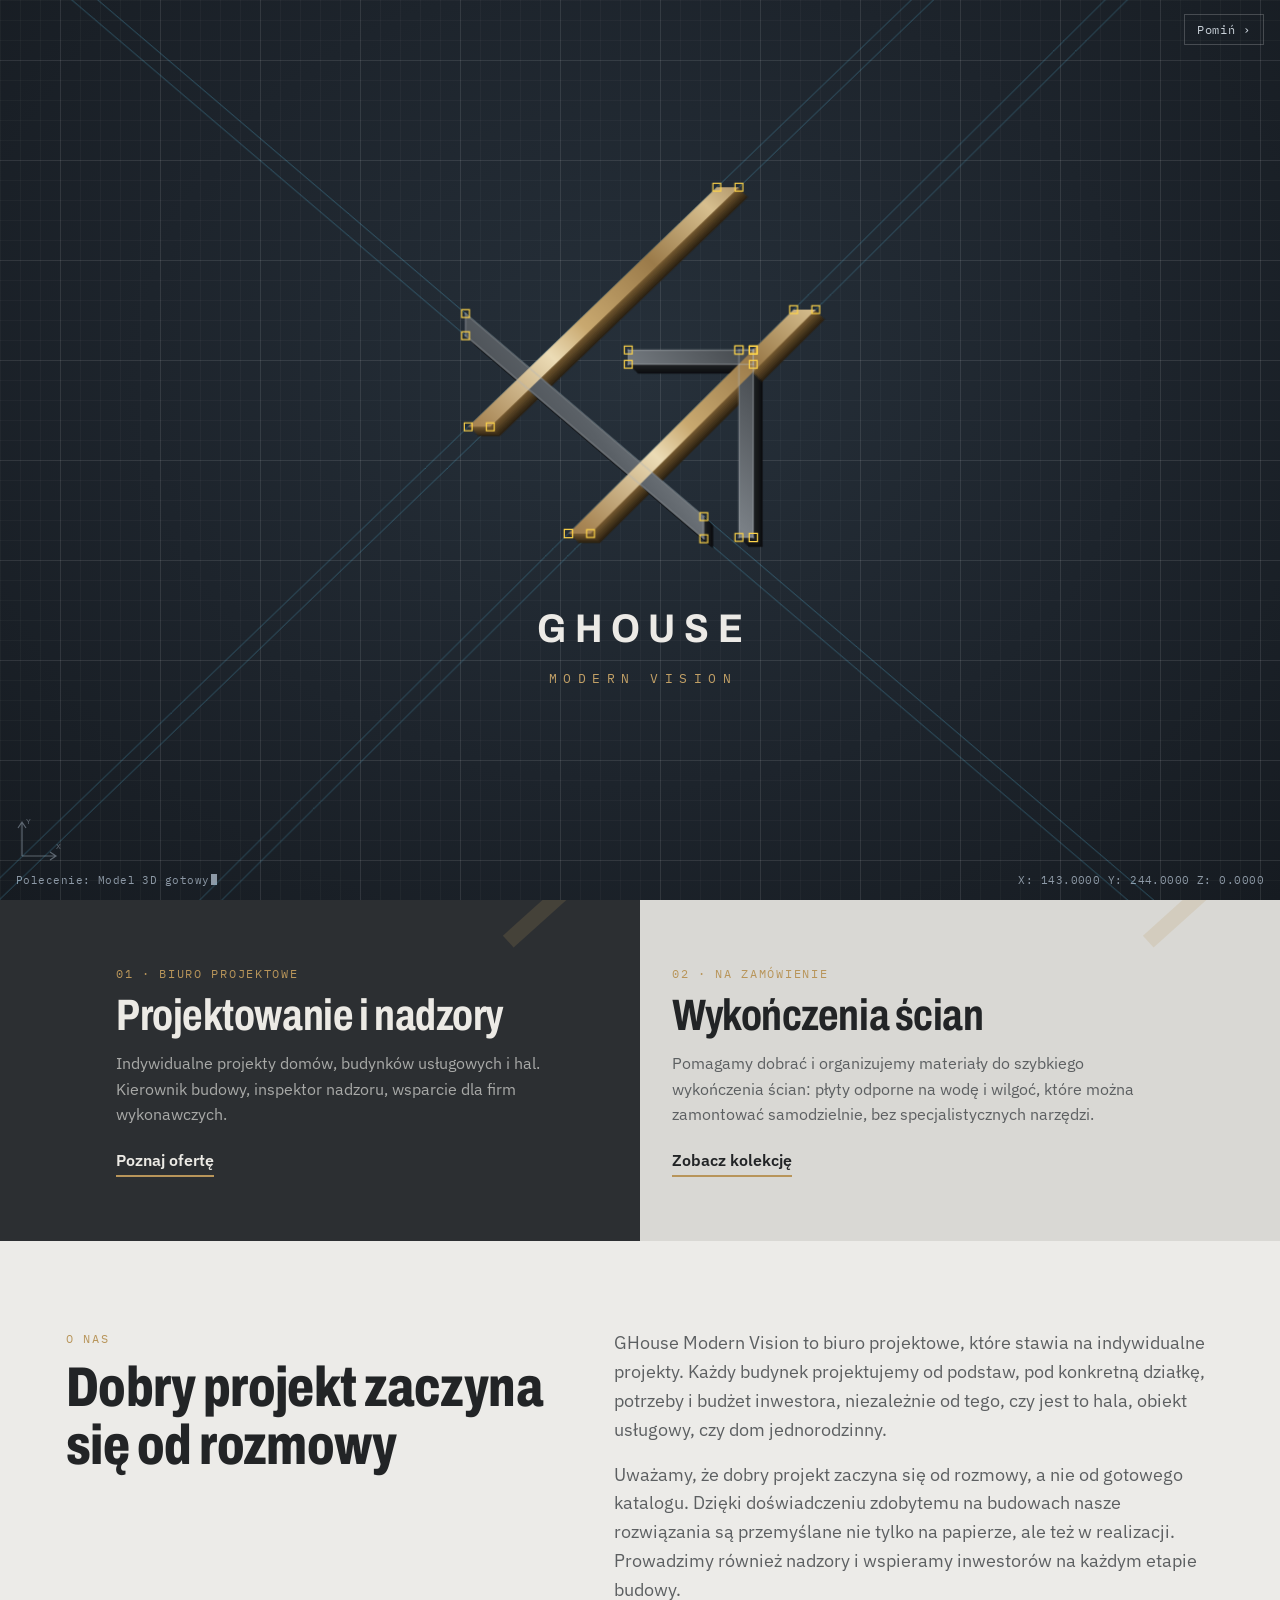
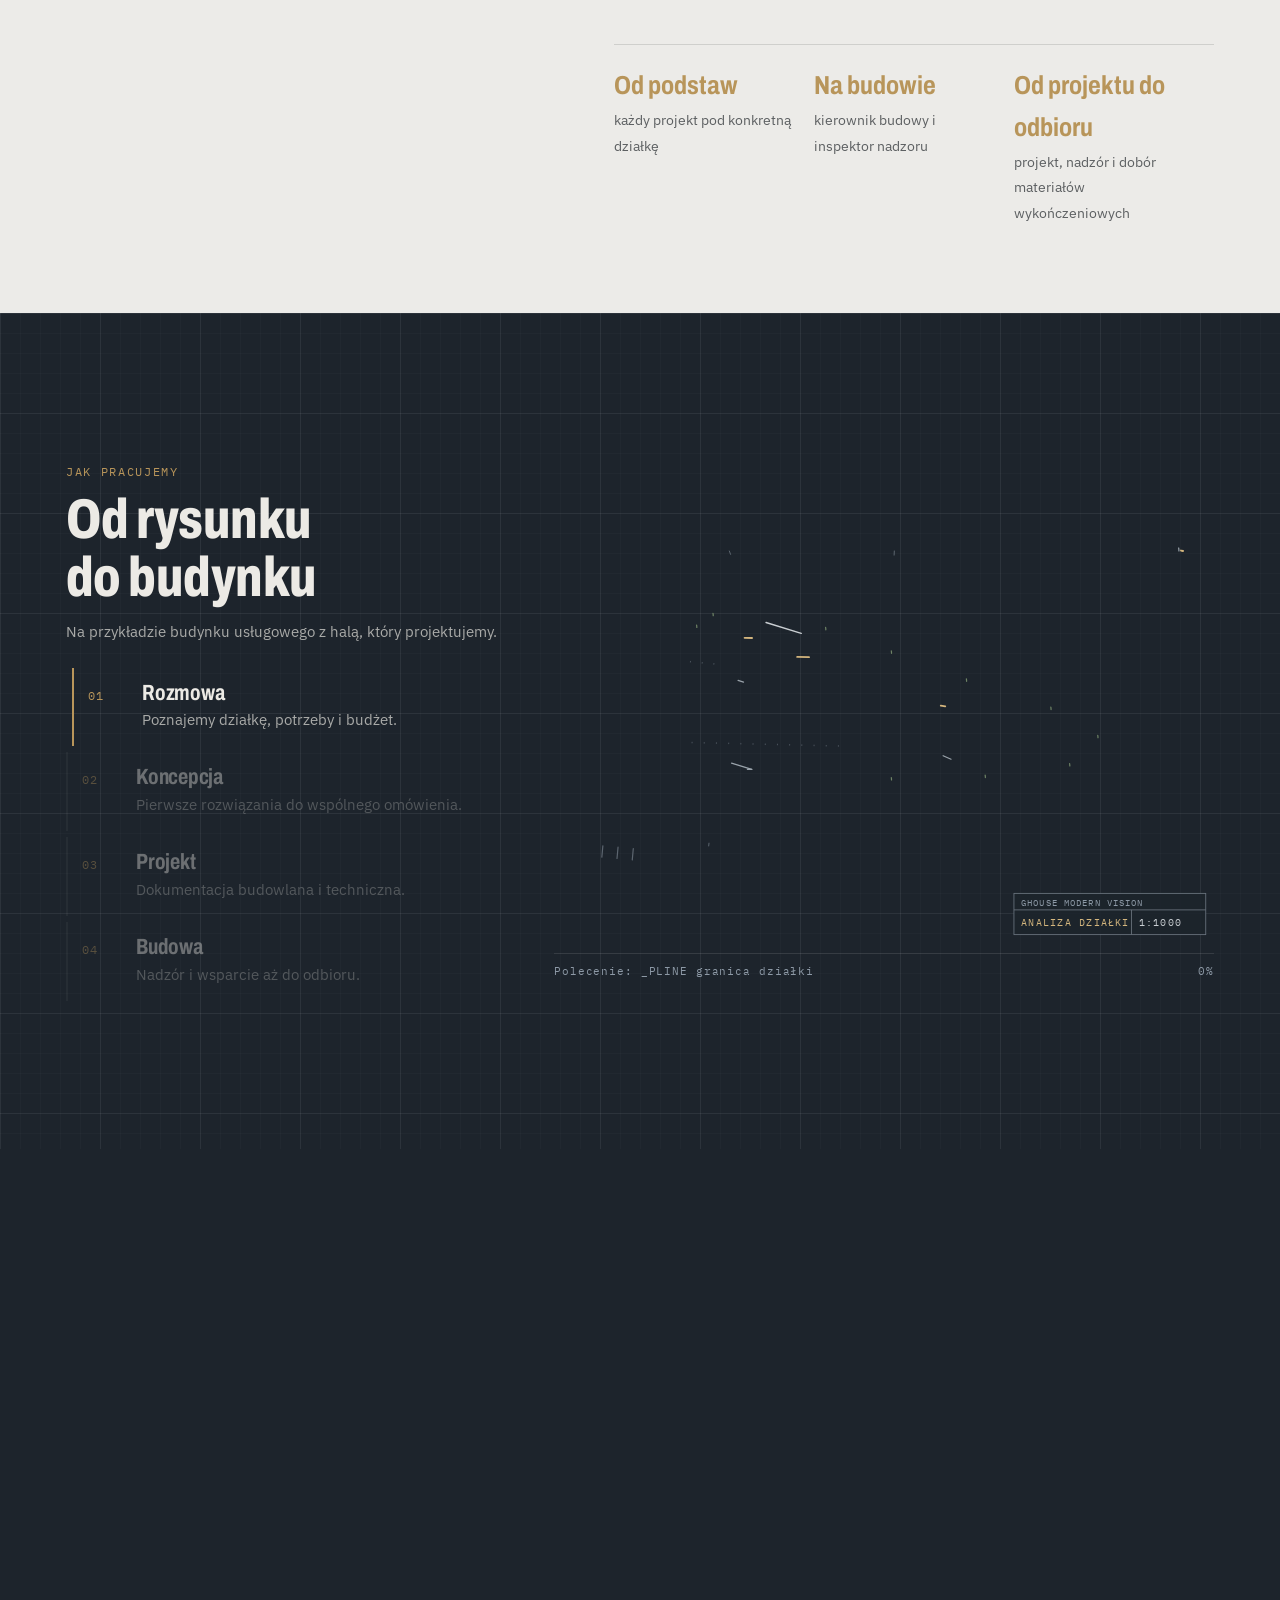
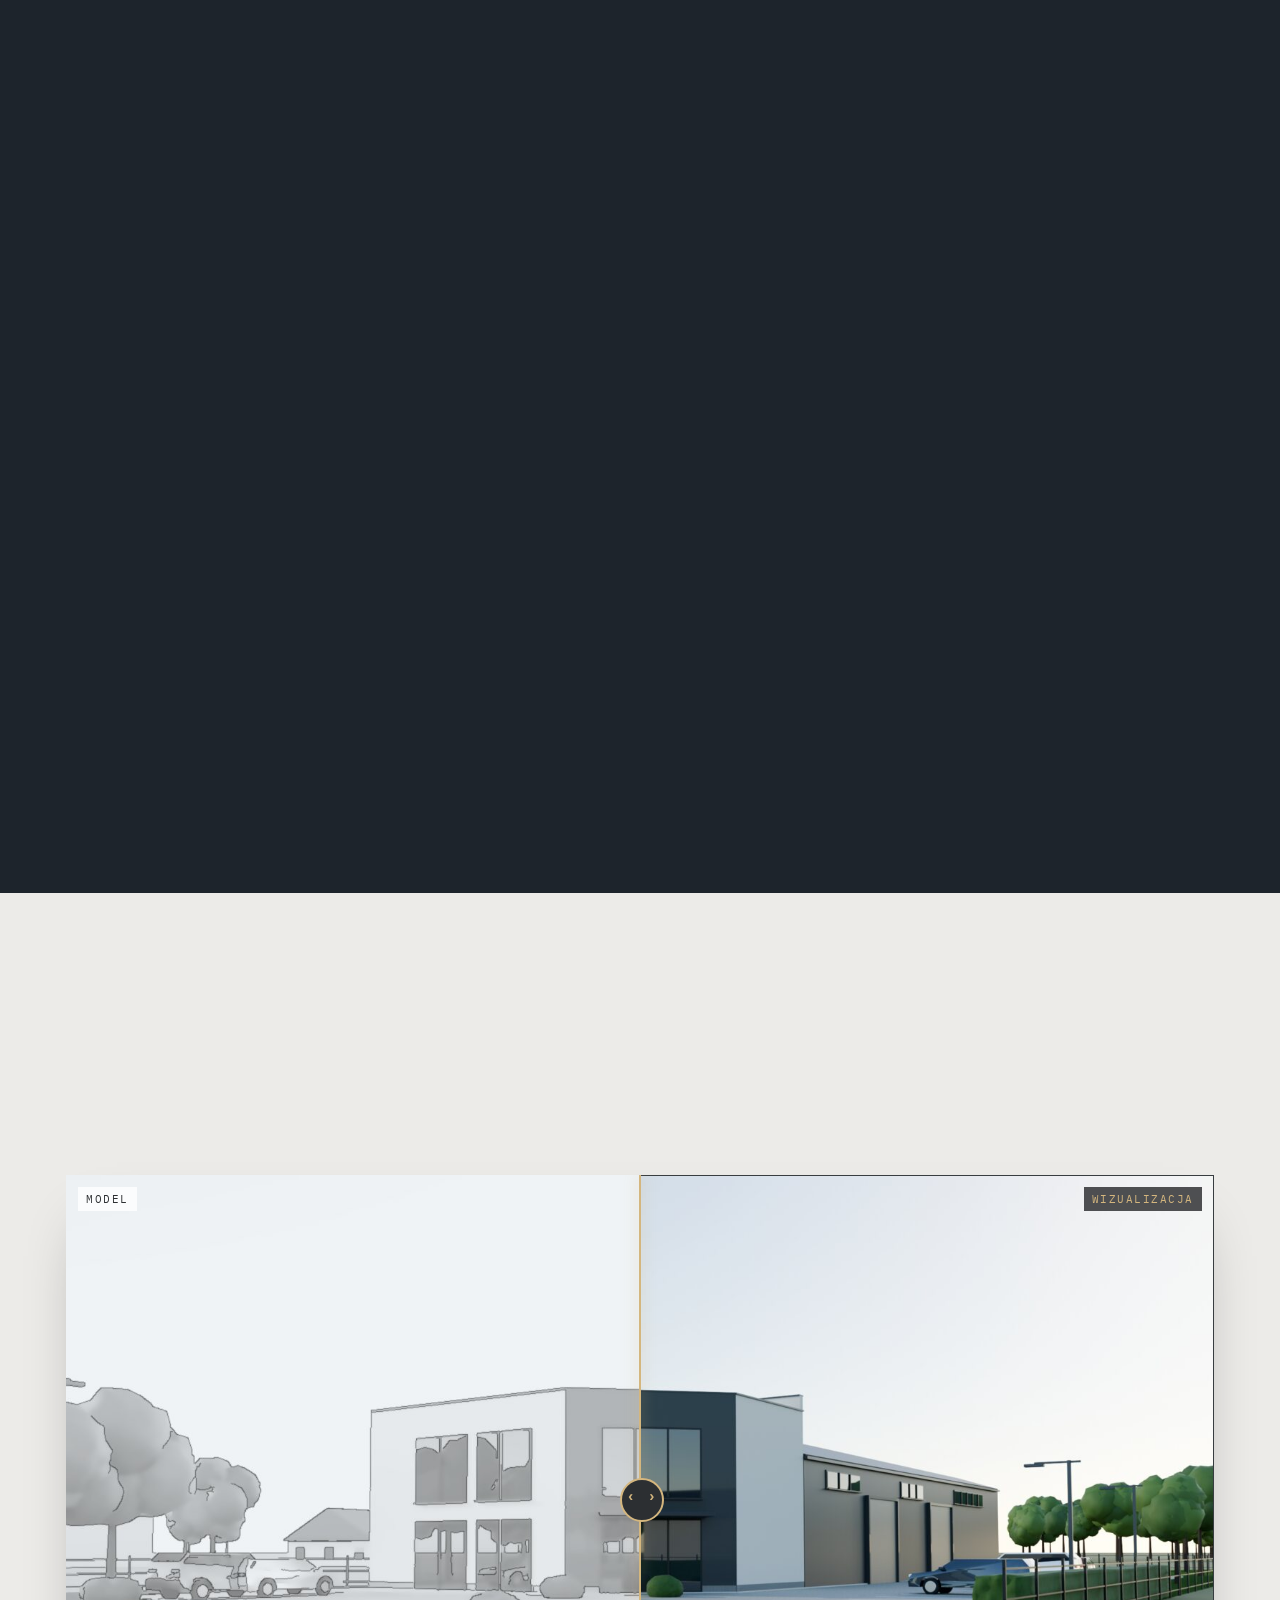
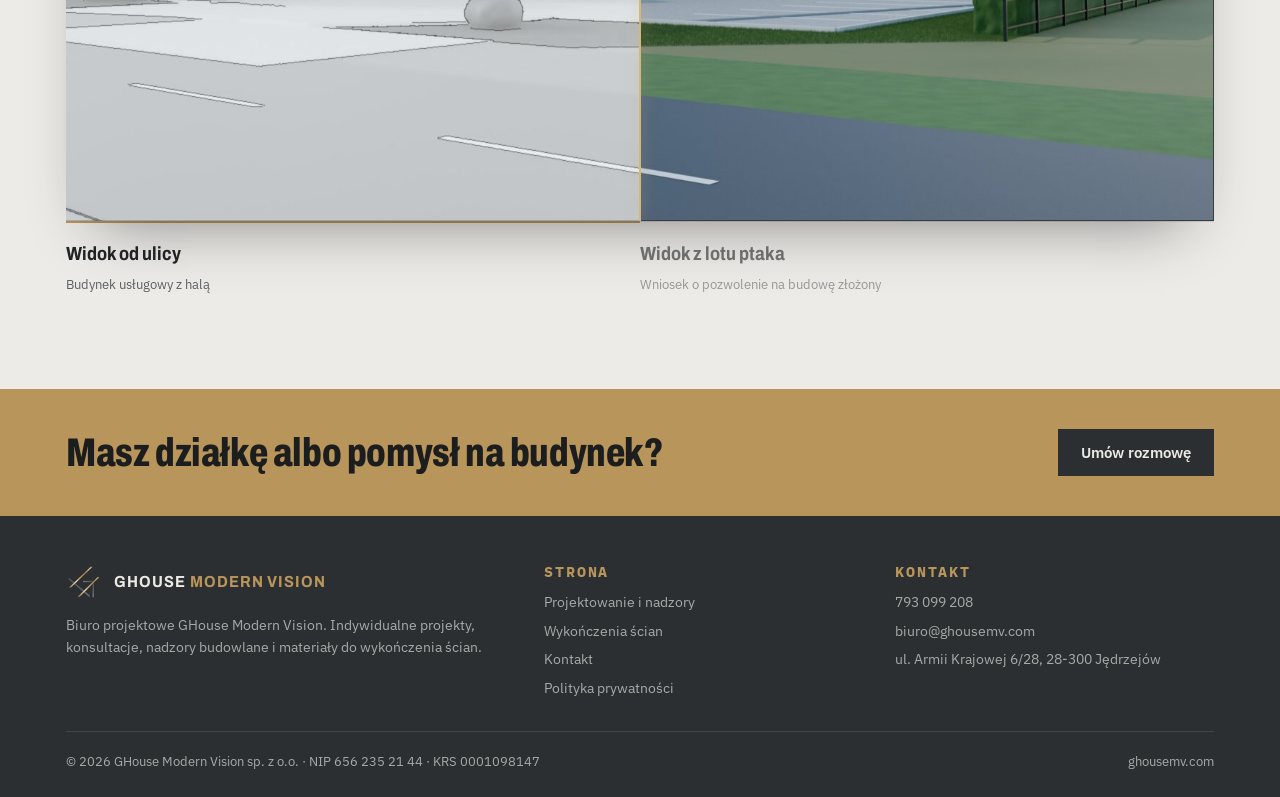
==== commit b4b46723: "Strona główna: rysunki i suwak na przykładzie budynku usługowego z halą - sekcja „Od rysunku do budy" ====
--- a/index.html
+++ b/index.html
@@ -101,6 +101,7 @@
       <div class="proces-tekst">
         <div class="etykieta">Jak pracujemy</div>
         <h2>Od rysunku do budynku</h2>
+        <p class="proces-przyklad">Na przykładzie budynku usługowego z halą, który projektujemy.</p>
         <ol class="proces-kroki">
           <li class="on"><span>01</span><div><h3>Rozmowa</h3><p>Poznajemy działkę, potrzeby i budżet.</p></div></li>
           <li><span>02</span><div><h3>Koncepcja</h3><p>Pierwsze rozwiązania do wspólnego omówienia.</p></div></li>
@@ -113,98 +114,122 @@
           <defs>
             <pattern id="kr" width="7" height="7" patternUnits="userSpaceOnUse" patternTransform="rotate(45)"><line x1="0" y1="0" x2="0" y2="7" stroke="#8d99a6" stroke-width=".7"/></pattern>
             <pattern id="fugi" x="90" y="318" width="28.8" height="14.4" patternUnits="userSpaceOnUse"><path d="M0 .5 H28.8 M.5 0 V14.4" stroke="#8d99a6" stroke-width=".6" fill="none" opacity=".55"/></pattern>
+            <pattern id="blacha" x="70" width="12.5" height="10" patternUnits="userSpaceOnUse"><path d="M.5 0 V10" stroke="#8d99a6" stroke-width=".6" opacity=".45"/></pattern>
+            <pattern id="kr2" width="4" height="4" patternUnits="userSpaceOnUse" patternTransform="rotate(45)"><line x1="0" y1="0" x2="0" y2="4" stroke="#8d99a6" stroke-width=".6" opacity=".6"/></pattern>
             <clipPath id="odkr"><rect class="odkr-r" x="0" y="0" width="0" height="440"/></clipPath>
           </defs>
 <g class="plan">
 <g class="et et1">
-<path class="l cien" d="M60 354 L560 354 M60 391.8 L560 391.8"/>
-<path class="l os" d="M60 372.9 L560 372.9"/>
-<path class="l granica" d="M150 337.8 L409.2 337.8 L409.2 40.8 L150 40.8 Z"/>
-<path class="l zab" d="M150 305.4 L409.2 305.4"/>
-<circle class="l drz" cx="193.2" cy="300" r="16.2"/>
-<path class="l drz" d="M189.2 300 L197.2 300 M193.2 296 L193.2 304"/>
-<circle class="l drz" cx="182.4" cy="213.6" r="18.4"/>
-<path class="l drz" d="M178.4 213.6 L186.4 213.6 M182.4 209.6 L182.4 217.6"/>
-<circle class="l drz" cx="187.8" cy="116.4" r="16.2"/>
-<path class="l drz" d="M183.8 116.4 L191.8 116.4 M187.8 112.4 L187.8 120.4"/>
-<circle class="l drz" cx="258" cy="84" r="14"/>
-<path class="l drz" d="M254 84 L262 84 M258 80 L258 88"/>
-<circle class="l drz" cx="355.2" cy="73.2" r="17.3"/>
-<path class="l drz" d="M351.2 73.2 L359.2 73.2 M355.2 69.2 L355.2 77.2"/>
-<circle class="l drz" cx="387.6" cy="127.2" r="15.1"/>
-<path class="l drz" d="M383.6 127.2 L391.6 127.2 M387.6 123.2 L387.6 131.2"/>
-<circle class="l drz" cx="376.8" cy="256.8" r="16.2"/>
-<path class="l drz" d="M372.8 256.8 L380.8 256.8 M376.8 252.8 L376.8 260.8"/>
-<circle class="l drz" cx="209.4" cy="62.4" r="13"/>
-<path class="l drz" d="M205.4 62.4 L213.4 62.4 M209.4 58.4 L209.4 66.4"/>
-<path class="l wym" d="M150 24.8 L409.2 24.8 M146 28.8 L154 20.8 M405.2 28.8 L413.2 20.8 M150 18.8 L150 37.8 M409.2 18.8 L409.2 37.8"/>
-<path class="l wym" d="M427.2 40.8 L427.2 337.8 M423.2 44.8 L431.2 36.8 M423.2 341.8 L431.2 333.8 M412.2 40.8 L433.2 40.8 M412.2 337.8 L433.2 337.8"/>
-<text class="t" x="279.6" y="18.8" text-anchor="middle">48,00</text>
-<text class="t" x="437.2" y="189.3" transform="rotate(90 437.2 189.3)" text-anchor="middle">55,00</text>
-<text class="t" x="154" y="300.4">LINIA ZABUDOWY</text>
-<text class="t" x="300" y="367.9" text-anchor="middle">DROGA GMINNA</text>
-<g class="polnoc"><circle class="l" cx="560" cy="72" r="18"/><path class="l m" d="M560 50 L566 76 L560 71 L554 76 Z"/></g><text class="t" x="560" y="44" text-anchor="middle">N</text>
-<path class="l" d="M60 420 L168 420 M60 415 L60 425 M114 415 L114 425 M168 415 L168 425"/><text class="t" x="60" y="409">0</text><text class="t" x="108" y="409">10</text><text class="t" x="158" y="409">20 m</text>
+<path class="l cien" d="M108.7 1 L75.9 363.5"/>
+<path class="l cien" d="M79.2 -1.7 L46.4 360.8"/>
+<path class="l os" d="M94 -0.3 L61.1 362.2"/>
+<path class="l granica" d="M205.6 133.3 L117.4 106.5 L103.4 261.3 L130 290.5 L245.4 293.2 L452 298 L596.1 301.2 L519.6 262.7 L443.1 224.2 L359.1 187.1 L272.8 154 Z"/>
+<circle class="l drz" cx="141.7" cy="126.8" r="12.7"/>
+<path class="l drz" d="M137.7 126.8 H145.7 M141.7 122.8 V130.8"/>
+<circle class="l drz" cx="125.8" cy="138.1" r="12.7"/>
+<path class="l drz" d="M121.8 138.1 H129.8 M125.8 134.1 V142.1"/>
+<circle class="l drz" cx="250.9" cy="140.4" r="12.7"/>
+<path class="l drz" d="M246.9 140.4 H254.9 M250.9 136.4 V144.4"/>
+<circle class="l drz" cx="314.6" cy="163.2" r="12.7"/>
+<path class="l drz" d="M310.6 163.2 H318.6 M314.6 159.2 V167.2"/>
+<circle class="l drz" cx="387.4" cy="190.4" r="12.7"/>
+<path class="l drz" d="M383.4 190.4 H391.4 M387.4 186.4 V194.4"/>
+<circle class="l drz" cx="469.3" cy="217.8" r="12.7"/>
+<path class="l drz" d="M465.3 217.8 H473.3 M469.3 213.8 V221.8"/>
+<circle class="l drz" cx="514.8" cy="245" r="12.7"/>
+<path class="l drz" d="M510.8 245 H518.8 M514.8 241 V249"/>
+<circle class="l drz" cx="487.5" cy="272.4" r="12.7"/>
+<path class="l drz" d="M483.5 272.4 H491.5 M487.5 268.4 V276.4"/>
+<circle class="l drz" cx="405.6" cy="283.7" r="12.7"/>
+<path class="l drz" d="M401.6 283.7 H409.6 M405.6 279.7 V287.7"/>
+<circle class="l drz" cx="314.6" cy="286" r="12.7"/>
+<path class="l drz" d="M310.6 286 H318.6 M314.6 282 V290"/>
+<path class="l wym" d="M101.4 106.5 L87.4 261.3 M97.4 110.5 l8 -8 M83.4 265.3 l8 -8"/>
+<text class="t" x="88.4" y="183.9" transform="rotate(-85 88.4 183.9)" text-anchor="middle">34,16</text>
+<path class="l wym" d="M245.4 309.2 L452 314 M241.4 313.2 l8 -8 M448 318 l8 -8"/>
+<text class="t" x="348.7" y="325.6" text-anchor="middle">45,41</text>
+<text class="t" x="69.5" y="120.9" transform="rotate(-85 69.5 120.9)" text-anchor="middle">DROGA</text>
+<text class="t duzy" x="387.4" y="245" text-anchor="middle">DZIAŁKA</text>
+<g><circle class="l" cx="590" cy="64" r="16"/><path class="l m" d="M610 64 L584 70 L589 64 L584 58 Z"/></g><text class="t" x="590" y="40" text-anchor="middle">N</text>
+<path class="l" d="M60 420 L151 420 M60 415 V425 M105.5 415 V425 M151 415 V425"/><text class="t" x="60" y="409">0</text><text class="t" x="100" y="409">10</text><text class="t" x="141" y="409">20 m</text>
 </g>
 <g class="et et2">
-<path class="l m" d="M225.6 250.3 L265.6 250.3 L265.6 158.5 L225.6 158.5 Z"/>
-<path class="l m przer2" d="M245.6 158.5 L245.6 250.3"/>
-<path class="l" d="M248.6 222.2 L265.9 222.2 L265.9 195.2 L248.6 195.2 Z"/>
-<path class="l m" d="M265.6 239.5 L285 239.5 L285 200.6 L265.6 200.6 Z"/>
-<path class="l m" d="M285 267.6 L327.1 267.6 L327.1 162.8 L285 162.8 Z"/>
-<path class="l zab" d="M265.6 234.1 L318.5 234.1 L318.5 183.4 L265.6 183.4 Z"/>
-<path class="l" d="M288.2 356.7 L325 356.7 L325 267.6 L288.2 267.6 Z"/>
-<path class="l" d="M268.8 356.7 L282.8 356.7 L282.8 259 L268.8 259 Z"/>
-<path class="l m" d="M275.8 321.6 L275.8 262.2 M272.8 270.3 L275.8 259 L278.8 270.3"/>
-<path class="l przer" d="M420 181.2 Q279.6 483.6 139.2 181.2"/>
-<path class="l lid" d="M233.7 186.6 L171.6 170.4"/><text class="t" x="168.9" y="174.4" text-anchor="end">DACH DWUSPADOWY 42°</text>
-<path class="l lid" d="M306.6 202.8 L366 181.2"/><text class="t" x="368.7" y="185.2">TARAS NA DACHU</text>
-<path class="l lid" d="M312 251.4 L366 246"/><text class="t" x="368.7" y="250">GARAŻ</text>
-<text class="t" x="275.8" y="342.4" text-anchor="middle">WEJŚCIE</text>
+<path class="l" d="M191.8 275.8 L384.7 280.4 L385 265.9 L327.1 240.1 L288 225.8 L205.6 223.8 L183.6 200.6 L183.8 191.1 L129.8 174.8 L106.3 176.8 L108.9 199.9 L106.5 227.1 L120.8 239.4 L131.8 238.5 L131.4 257 Z"/>
+<path class="l" d="M183.8 191.1 L184.8 148.2 L134.9 143.6 L132.6 143.4 L129.8 174.8 Z"/>
+<path class="l" d="M191.8 275.8 L131.4 257 L131 274.4 Z"/>
+<path class="l" d="M385 265.9 L386.4 209.7 L379.6 209.5 L379.1 227.9 L288 225.8 L327.1 240.1 Z"/>
+<path class="l szw" d="M133.3 272.1 L133.9 249.4"/>
+<path class="l szw" d="M145.2 272.4 L145.7 249.7"/>
+<path class="l szw" d="M157 272.7 L157.5 249.9"/>
+<path class="l szw" d="M168.8 273 L169.4 250.2"/>
+<path class="l szw" d="M180.6 273.2 L181.2 250.5"/>
+<path class="l szw" d="M192.5 273.5 L193 250.8"/>
+<path class="l szw" d="M204.3 273.8 L204.9 251.1"/>
+<path class="l szw" d="M216.1 274.1 L216.7 251.3"/>
+<path class="l szw" d="M228 274.4 L228.5 251.6"/>
+<path class="l szw" d="M239.8 274.6 L240.3 251.9"/>
+<path class="l szw" d="M251.6 274.9 L252.2 252.2"/>
+<path class="l szw" d="M263.5 275.2 L264 252.5"/>
+<path class="l szw" d="M275.3 275.5 L275.8 252.7"/>
+<path class="l szw" d="M157.1 151.2 L155 173.8"/>
+<path class="l szw" d="M145.7 150.1 L143.7 172.8"/>
+<path class="l szw" d="M134.4 149.1 L132.3 171.7"/>
+<path class="l m" d="M184.8 148.2 L183.6 200.6 L205.6 223.8 L234.4 224.5 L235.8 166.7 L236.2 149.4 Z"/>
+<path class="l m" d="M235.8 166.7 L234.4 224.5 L379.1 227.9 L379.8 201.5 L299.3 168.2 Z"/>
+<path class="l m przer2" d="M235.2 195.6 L299.3 200 L379.4 214.7"/>
+<path class="l m" d="M277.7 229.5 V251.5 M272.7 244.5 L277.7 251.5 L282.7 244.5"/>
+<path class="l m" d="M320.9 230.5 V252.5 M315.9 245.5 L320.9 252.5 L325.9 245.5"/>
+<path class="l lid" d="M209.9 172.2 L170 64"/><text class="t" x="166" y="68" text-anchor="end">BUDYNEK USŁUGOWY</text>
+<path class="l lid" d="M323.7 195 L330 64"/><text class="t" x="334" y="68" text-anchor="start">HALA</text>
+<path class="l lid" d="M159.9 261 L150 350"/><text class="t" x="146" y="354" text-anchor="end">PARKING</text>
+<text class="t" x="114.4" y="239.6" text-anchor="middle">WJAZD</text>
+<text class="t" x="296.4" y="273.1" text-anchor="middle">BRAMY</text>
 </g>
 </g>
 <g class="et et3">
-<defs><clipPath id="cl-l"><path d="M90 318 L90 241.2 L178.8 161.2 L267.6 241.2 L267.6 318 Z"/></clipPath><clipPath id="cl-p"><rect x="354" y="252" width="187.2" height="66"/></clipPath></defs>
-<rect x="90" y="161.2" width="177.6" height="156.8" fill="url(#fugi)" clip-path="url(#cl-l)" class="fugi"/>
-<rect x="354" y="252" width="187.2" height="66" fill="url(#fugi)" clip-path="url(#cl-p)" class="fugi"/>
-<path class="l tlo" d="M194.3 175.2 L270.5 175.2 L270.5 243.8"/>
-<path class="l tlo" d="M191 175.2 L272.6 175.2 L272.6 171.8 L191 171.8 Z"/>
-<path class="l m" d="M90 318 L90 241.2 L178.8 161.2 L267.6 241.2 L267.6 318"/>
-<path class="l m" d="M82.8 247.7 L178.8 154 L274.8 247.7"/>
-<path class="l" d="M175.2 156 L182.4 156 L182.4 153.1 L175.2 153.1 Z"/>
-<path class="l okno" d="M198 318 L231.6 318 L231.6 195.6 L198 195.6 Z"/>
-<path class="l" d="M200.4 318 L229.2 318 L229.2 255.6 L200.4 255.6 Z"/>
-<path class="l" d="M200.4 236.4 L229.2 236.4 L229.2 198 L200.4 198 Z"/>
-<path class="l" d="M267.6 318 L354 318 L354 238.8 L267.6 238.8 Z"/>
-<path class="l m" d="M267.6 247.2 L354 247.2 L354 238.8 L267.6 238.8 Z"/>
-<path class="l okno" d="M291.6 318 L320.4 318 L320.4 260.4 L291.6 260.4 Z"/>
-<path class="l szw" d="M276 247.2 L276 318 M284.4 247.2 L284.4 318 M326.4 247.2 L326.4 318 M334.8 247.2 L334.8 318 M343.2 247.2 L343.2 318 M351.6 247.2 L351.6 318"/>
-<path class="l m" d="M354 318 L541.2 318 L541.2 238.8 L354 238.8 Z"/>
-<path class="l" d="M352.8 238.8 L542.4 238.8 L542.4 235.9 L352.8 235.9 Z"/>
-<path class="l szw" d="M354 252 L541.2 252 M361.2 238.8 L361.2 252 M369.6 238.8 L369.6 252 M378 238.8 L378 252 M386.4 238.8 L386.4 252 M394.8 238.8 L394.8 252 M403.2 238.8 L403.2 252 M411.6 238.8 L411.6 252 M420 238.8 L420 252 M428.4 238.8 L428.4 252 M436.8 238.8 L436.8 252 M445.2 238.8 L445.2 252 M453.6 238.8 L453.6 252 M462 238.8 L462 252 M470.4 238.8 L470.4 252 M478.8 238.8 L478.8 252 M487.2 238.8 L487.2 252 M495.6 238.8 L495.6 252 M504 238.8 L504 252 M512.4 238.8 L512.4 252 M520.8 238.8 L520.8 252 M529.2 238.8 L529.2 252 M537.6 238.8 L537.6 252"/>
-<path class="l brama" d="M387.6 318 L512.4 318 L512.4 258 L387.6 258 Z"/>
-<rect class="szklo" x="267.6" y="211.7" width="235.2" height="24"/>
-<path class="l" d="M267.6 211.7 L502.8 211.7 L502.8 235.7"/>
-<path class="l" d="M30 318 L610 318"/>
-<rect class="kreskowanie" x="30" y="318" width="580" height="12" fill="url(#kr)"/>
-<path class="l wym" d="M49.6 318 L77.6 318 M58.6 310 L68.6 310 L63.6 318 Z"/>
-<text class="t" x="46" y="308" text-anchor="end">±0,00</text>
-<path class="l wym" d="M49.6 241.2 L77.6 241.2 M58.6 233.2 L68.6 233.2 L63.6 241.2 Z"/>
-<text class="t" x="46" y="231.2" text-anchor="end">+3,20</text>
-<path class="l wym" d="M49.6 161.2 L77.6 161.2 M58.6 153.2 L68.6 153.2 L63.6 161.2 Z"/>
-<text class="t" x="46" y="151.2" text-anchor="end">+6,53</text>
-<path class="l wym" d="M553.6 235.9 L581.6 235.9 M562.6 227.9 L572.6 227.9 L567.6 235.9 Z"/>
-<text class="t" x="585.2" y="225.9" text-anchor="start">+3,42</text>
-<path class="l wym" d="M553.6 211.7 L581.6 211.7 M562.6 203.7 L572.6 203.7 L567.6 211.7 Z"/>
-<text class="t" x="585.2" y="201.7" text-anchor="start">+4,43</text>
-<path class="l wym" d="M90 352 L541.2 352 M86 356 L94 348 M90 345 L90 359 M263.6 356 L271.6 348 M267.6 345 L267.6 359 M350 356 L358 348 M354 345 L354 359 M537.2 356 L545.2 348 M541.2 345 L541.2 359"/>
-<text class="t" x="178.8" y="346" text-anchor="middle">7,40</text>
-<text class="t" x="310.8" y="346" text-anchor="middle">3,60</text>
-<text class="t" x="447.6" y="346" text-anchor="middle">7,80</text>
+<defs><clipPath id="cl-h"><rect x="209.8" y="224.1" width="397.5" height="75.9"/></clipPath></defs>
+<rect x="209.8" y="224.1" width="397.5" height="75.9" fill="url(#blacha)" clip-path="url(#cl-h)" class="fugi"/>
+<path class="l tlo" d="M211.9 199.1 L388 199.1 L608.1 212.8"/>
+<path class="l" d="M209.8 224.1 L607.2 224.1"/>
+<path class="l" d="M209.8 222.2 L607.2 222.2"/>
+<path class="l m" d="M209.8 300 L607.2 300 L607.2 224.1 L209.8 224.1 Z"/>
+<path class="l okno" d="M303.5 300 L353.5 300 L353.5 243.8 L303.5 243.8 Z"/>
+<path class="l szw" d="M303.5 293.8 H353.5 M303.5 287.5 H353.5 M303.5 281.2 H353.5 M303.5 275 H353.5 M303.5 268.8 H353.5 M303.5 262.5 H353.5 M303.5 256.2 H353.5 M303.5 250 H353.5"/>
+<path class="l" d="M301.6 243.8 L355.4 243.8 L355.4 241.9 L301.6 241.9 Z"/>
+<path class="l okno" d="M422.2 300 L472.2 300 L472.2 243.8 L422.2 243.8 Z"/>
+<path class="l szw" d="M422.2 293.8 H472.2 M422.2 287.5 H472.2 M422.2 281.2 H472.2 M422.2 275 H472.2 M422.2 268.8 H472.2 M422.2 262.5 H472.2 M422.2 256.2 H472.2 M422.2 250 H472.2"/>
+<path class="l" d="M420.4 243.8 L474.1 243.8 L474.1 241.9 L420.4 241.9 Z"/>
+<path class="l okno" d="M241 240 L291 240 L291 230 L241 230 Z"/>
+<path class="l okno" d="M366 240 L409.8 240 L409.8 230 L366 230 Z"/>
+<path class="l okno" d="M484.8 240 L559.8 240 L559.8 230 L484.8 230 Z"/>
+<path class="l m" d="M70 300 L209.8 300 L209.8 197.5 L70 197.5 Z"/>
+<path class="l" d="M70 300 L209.8 300 L209.8 295.6 L70 295.6 Z"/>
+<path class="l" d="M69.4 197.5 L210.6 197.5 L210.6 195.8 L69.4 195.8 Z"/>
+<path class="l" d="M205.6 197.5 L209.8 197.5 L209.8 188.8 L205.6 188.8 Z"/>
+<path class="l szw" d="M70 295.6 L130.5 295.6 L130.5 201.9 L70 201.9 Z"/>
+<rect x="70" y="201.9" width="60.5" height="93.8" fill="url(#kr2)" class="fugi"/>
+<path class="l okno" d="M82.4 299.4 L117.5 299.4 L117.5 262.5 L82.4 262.5 Z"/>
+<path class="l szw" d="M100 299.4 V262.5"/>
+<path class="l okno" d="M82.4 251.2 L117.5 251.2 L117.5 216.2 L82.4 216.2 Z"/>
+<path class="l szw" d="M100 251.2 V216.2"/>
+<path class="l m" d="M81.2 261.2 L108.8 261.2 L108.8 258.8 L81.2 258.8 Z"/>
+<path class="l" d="M24 300 L616 300"/>
+<rect class="kreskowanie" x="24" y="300" width="592" height="10" fill="url(#kr)"/>
+<path class="l wym" d="M30.5 300 H58.5 M37.5 292 L47.5 292 L42.5 300 Z"/>
+<text class="t" x="34.5" y="290" text-anchor="end">±0,00</text>
+<path class="l wym" d="M30.5 224.1 H58.5 M37.5 216.1 L47.5 216.1 L42.5 224.1 Z"/>
+<text class="t" x="34.5" y="214.1" text-anchor="end">+6,07</text>
+<path class="l wym" d="M30.5 197.5 H58.5 M37.5 189.5 L47.5 189.5 L42.5 197.5 Z"/>
+<text class="t" x="34.5" y="187.5" text-anchor="end">+8,20</text>
+<path class="l wym" d="M207.5 188.8 H261.2 M252.5 180.8 L262.5 180.8 L257.5 188.8 Z"/><text class="t" x="266.2" y="184.8">+8,90</text>
+<path class="l wym" d="M70 332 H607.2 M66 336 l8 -8 M70 325 V339 M205.8 336 l8 -8 M209.8 325 V339 M603.2 336 l8 -8 M607.2 325 V339"/>
+<text class="t" x="139.9" y="326" text-anchor="middle">11,18</text>
+<text class="t" x="408.5" y="326" text-anchor="middle">31,80</text>
+<text class="t" x="140" y="174.8" text-anchor="middle">BUDYNEK USŁUGOWY</text><text class="t" x="408.8" y="185.1" text-anchor="middle">HALA</text>
 </g>
 
           <g class="et et4">
-            <image href="/img/realizacje/dom_air.jpg" x="0" y="0" width="640" height="440" preserveAspectRatio="xMidYMid slice" clip-path="url(#odkr)"/>
+            <image href="/img/realizacje/emk_eye.jpg" x="0" y="0" width="640" height="440" preserveAspectRatio="xMidYMid slice" clip-path="url(#odkr)"/>
             <line class="skan" x1="0" y1="0" x2="0" y2="440"/>
           </g>
           <g class="tabliczka">
@@ -212,7 +237,7 @@
             <path d="M446 412 H632 M560 412 V436"/>
             <text x="453" y="408" class="tb1">GHOUSE MODERN VISION</text>
             <text x="453" y="428" class="tb2">ANALIZA DZIAŁKI</text>
-            <text x="567" y="428" class="tb3">1:500</text>
+            <text x="567" y="428" class="tb3">1:1000</text>
           </g>
         </svg>
         <div class="proces-stopka"><span class="cmd">_LINE</span><span class="pct">0%</span></div>
@@ -225,18 +250,17 @@
   <div class="wrap">
     <div class="naglowek-sekcji reveal">
       <div><div class="etykieta">Realizacje</div><h2>Od modelu do wizualizacji</h2></div>
-      <p>Przeciągnij linię, aby porównać model bryły z gotową wizualizacją.</p>
+      <p>Budynek usługowy z halą – projekt indywidualny. Przeciągnij linię, aby porównać model bryły z gotową wizualizacją.</p>
     </div>
     <figure class="ba reveal" style="--x:50%">
-      <img class="wiz" src="/img/realizacje/dom_air.jpg" alt="Wizualizacja domu jednorodzinnego">
-      <img class="szk" src="/img/model/dom_air.jpg" alt="">
+      <img class="wiz" src="/img/realizacje/emk_eye.jpg" alt="Wizualizacja budynku usługowego z halą – widok od ulicy">
+      <img class="szk" src="/img/model/emk_eye.jpg" alt="">
       <span class="ba-l">MODEL</span><span class="ba-p">WIZUALIZACJA</span>
       <button class="uchwyt" type="button" aria-label="Przesuń porównanie"></button>
     </figure>
-    <div class="ba-tabs" role="tablist">
-      <button class="on" type="button" data-img="dom_air" data-alt="Wizualizacja domu jednorodzinnego"><b>Dom jednorodzinny</b><span>Koncepcja – wizualizacja poglądowa</span></button>
-      <button type="button" data-img="emk_eye" data-alt="Wizualizacja budynku usługowego z halą"><b>Budynek usługowy z halą</b><span>Wniosek o pozwolenie na budowę złożony</span></button>
-      <button type="button" data-img="qm_se" data-alt="Wizualizacja hali z budynkiem biurowym"><b>Hala dla firmy z branży mobilności</b><span>Projekt w przygotowaniu</span></button>
+    <div class="ba-tabs dwa" role="tablist">
+      <button class="on" type="button" data-img="emk_eye" data-alt="Wizualizacja budynku usługowego z halą – widok od ulicy"><b>Widok od ulicy</b><span>Budynek usługowy z halą</span></button>
+      <button type="button" data-img="emk_air" data-alt="Wizualizacja budynku usługowego z halą – widok z lotu ptaka"><b>Widok z lotu ptaka</b><span>Wniosek o pozwolenie na budowę złożony</span></button>
     </div>
   </div>
 </section>
--- a/css/efekty.css
+++ b/css/efekty.css
@@ -104,7 +104,9 @@
 .ba img{transition:opacity .5s ease}
 .ba.zmiana img{opacity:0}
 .ba-l{background:rgba(255,255,255,.8);color:#2c2f32}
-.ba-tabs{display:grid;grid-template-columns:repeat(3,1fr);margin-top:0;border-top:1px solid var(--linia)}
+.ba-tabs{display:grid;grid-template-columns:repeat(3,1fr);}
+.ba-tabs.dwa{grid-template-columns:1fr 1fr;}
+.ba-tabs{margin-top:0;border-top:1px solid var(--linia)}
 .ba-tabs button{text-align:left;background:none;border:0;border-top:2px solid transparent;margin-top:-1px;padding:16px 18px 4px 0;cursor:pointer;color:var(--tekst-2);font:inherit;transition:color .3s,border-color .3s}
 .ba-tabs button b{display:block;font-family:var(--f-disp);font-stretch:85%;font-size:19px;color:var(--tekst);margin-bottom:2px}
 .ba-tabs button span{font-size:13px}
@@ -134,3 +136,6 @@
   .hero .swiatlo i{animation:none}
   .proces{height:auto}.proces-scena{position:relative;height:auto;padding:64px 0}
 }
+
+.proces-przyklad{margin:-16px 0 24px;color:var(--na-grafit-2);font-size:15px}
+@media (max-width:960px){.proces-przyklad{display:none}}
